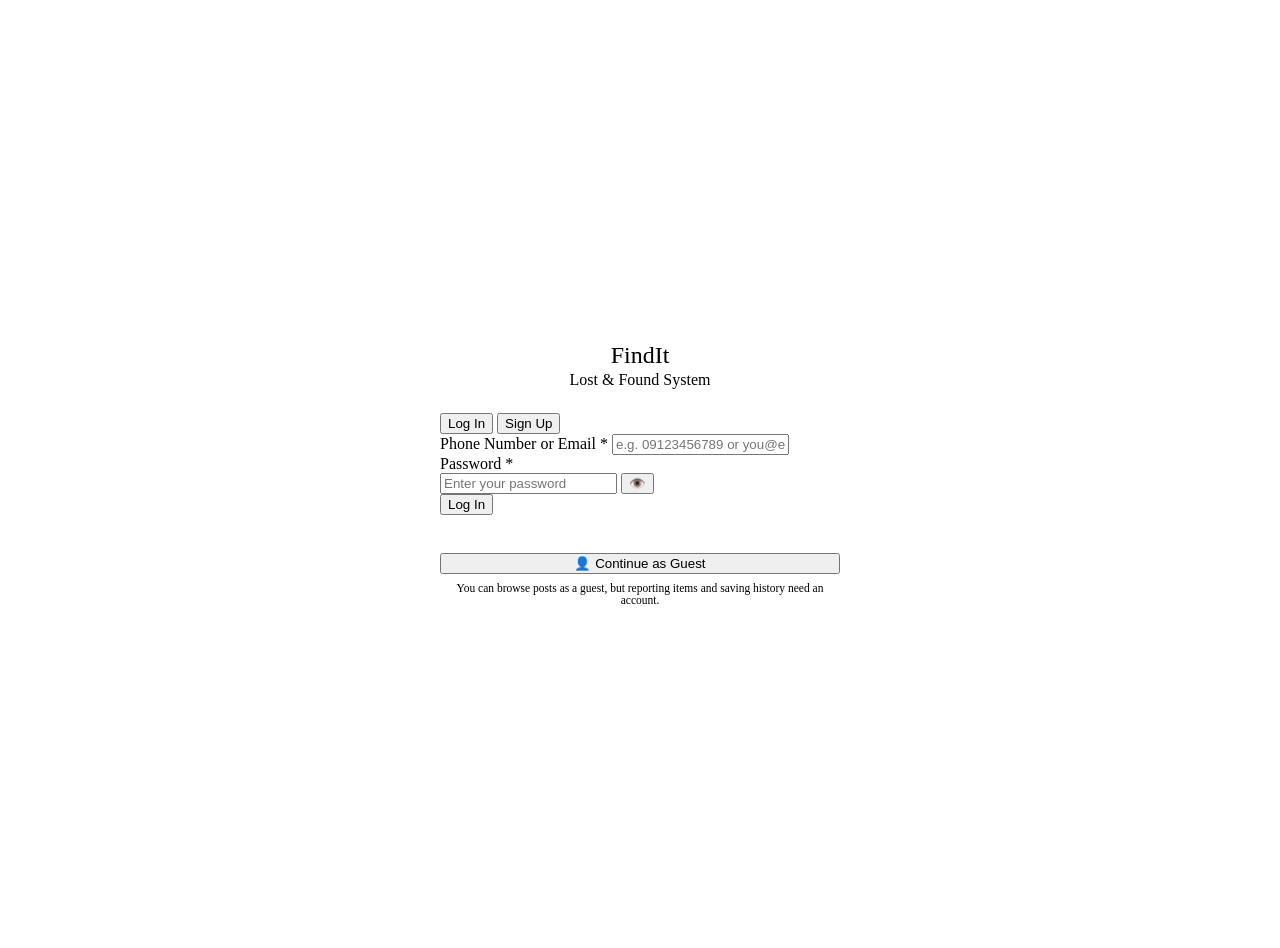
==== account.html @ bcd59b1b "Update account.html" ====
<!DOCTYPE html>
<html lang="en">
<head>
<meta charset="UTF-8"/>
<meta name="viewport" content="width=device-width, initial-scale=1.0"/>
<title>FindIt — My Account</title>
<script>if(localStorage.getItem('findit2_theme')==='dark')document.documentElement.classList.add('dark')</script>
<link href="https://fonts.googleapis.com/css2?family=Plus+Jakarta+Sans:wght@400;500;600;700;800&family=Inter:wght@400;500;600&display=swap" rel="stylesheet"/>
<link rel="stylesheet" href="style.css"/>
</head>
<body>
<div class="app">

  <!-- SIDEBAR -->
  <aside class="sidebar">
    <div class="sidebar-top">
      <div class="logo">Find<span>It</span></div>
      <div class="logo-sub">Lost &amp; Found System</div>
    </div>
    <nav class="nav">
      <a class="nav-item" href="index.html"><span class="nav-icon">🏠</span> Home</a>
      <a class="nav-item" href="report.html"><span class="nav-icon">✏️</span> Report Item</a>
      <a class="nav-item active" href="account.html"><span class="nav-icon">👤</span> My Account</a>
    </nav>
  </aside>

  <!-- MAIN CONTENT -->
  <div class="content">
    <div class="topbar">
      <span class="topbar-title">My Account</span>
      <div class="topbar-right">
        <a class="btn btn-primary btn-sm" href="report.html">+ Report Item</a>
      </div>
    </div>

    <div class="inner">
      <div class="account-card">
        <div>
          <div class="a-name" id="acc-name">—</div>
          <div class="a-contact" id="acc-contact">—</div>
        </div>
        <div style="display:flex;align-items:center;gap:.75rem">
          <button class="theme-switch" id="theme-switch" onclick="toggleTheme()" title="Toggle dark mode">
            <span class="ts-knob" id="theme-knob">☀️</span>
          </button>
          <button class="btn btn-outline btn-sm" onclick="logout()">Log out</button>
        </div>
      </div>

      <div class="section-title">My Reports (History)</div>
      <p style="font-size:.85rem;color:var(--muted);margin:-.75rem 0 1.25rem">Reports you've submitted while logged in — Lost, Found, and Recovered. You can edit, mark recovered, or delete your own posts here.</p>
      <div class="items-grid" id="grid-history"></div>
    </div><!-- /inner -->
  </div><!-- /content -->
</div><!-- /app -->

<!-- MOBILE NAV -->
<div class="mobile-nav">
  <div class="mobile-nav-inner">
    <a class="mob-btn" href="index.html"><span class="m-ico">🏠</span>Home</a>
    <a class="mob-btn" href="report.html"><span class="m-ico">✏️</span>Report</a>
    <a class="mob-btn active" href="account.html"><span class="m-ico">👤</span>Account</a>
  </div>
</div>

<!-- MODAL -->
<div class="overlay" id="overlay" style="display:none" onclick="closeOuter(event)">
  <div class="modal">
    <div class="modal-hdr">
      <h3 id="m-name"></h3>
      <button class="close-btn" onclick="closeModal()">✕</button>
    </div>
    <div class="modal-body">
      <div class="modal-img" id="m-img"></div>
      <div class="detail-table" id="m-details"></div>
      <div class="contact-box" id="m-contact"></div>
      <div class="modal-actions" id="m-actions"></div>
    </div>
  </div>
</div>

<!-- CONFIRM DIALOG -->
<div class="overlay" id="confirm-overlay" style="display:none" onclick="if(event.target.id==='confirm-overlay')closeConfirm()">
  <div class="modal" style="max-width:360px">
    <div class="modal-hdr">
      <h3>Please Confirm</h3>
      <button class="close-btn" onclick="closeConfirm()">✕</button>
    </div>
    <div class="modal-body">
      <p id="confirm-message" style="font-size:.9rem;color:var(--text2);line-height:1.5;margin-bottom:1.25rem"></p>
      <div class="modal-actions">
        <button class="btn btn-red" onclick="confirmYes()">Yes, Delete</button>
        <button class="btn btn-outline" onclick="closeConfirm()">Cancel</button>
      </div>
    </div>
  </div>
</div>

<script src="script.js"></script>
<script>
const _session=requireFullAccount();
if(_session){initAccountPage();}
</script>
</body>
</html>
---- style.css ----
*,*::before,*::after{box-sizing:border-box;margin:0;padding:0}
:root{
  --bg:#F0F4FA;
  --white:#FFFFFF;
  --surface:#F8FAFF;
  --border:#E4E9F2;
  --text:#1A1D2E;
  --text2:#4A5068;
  --muted:#8B93A8;
  --blue:#3B6FE8;
  --blue-soft:#EBF1FD;
  --blue-mid:#C7D8FA;
  --green:#16A34A;
  --green-soft:#DCFCE7;
  --red:#DC2626;
  --red-soft:#FEE2E2;
  --amber:#D97706;
  --amber-soft:#FEF3C7;
  --shadow-sm:0 1px 3px rgba(0,0,0,.07),0 1px 2px rgba(0,0,0,.05);
  --shadow:0 4px 12px rgba(0,0,0,.08),0 1px 3px rgba(0,0,0,.05);
  --shadow-lg:0 10px 30px rgba(0,0,0,.1),0 4px 8px rgba(0,0,0,.06);
  --radius:12px;
  --radius-sm:8px;
}
body{font-family:'Inter',sans-serif;background:var(--bg);color:var(--text);min-height:100vh;display:flex;flex-direction:column}
h1,h2,h3,h4,.logo{font-family:'Plus Jakarta Sans',sans-serif}

/* ── LAYOUT ── */
.app{display:flex;min-height:100vh}
.sidebar{
  width:220px;flex-shrink:0;background:var(--white);
  border-right:1px solid var(--border);
  display:flex;flex-direction:column;
  position:sticky;top:0;height:100vh;overflow-y:auto;
}
.sidebar-top{padding:1.5rem 1.25rem 1rem}
.logo{font-size:1.25rem;font-weight:800;color:var(--blue);letter-spacing:-.5px}
.logo span{color:var(--text)}
.logo-sub{font-size:.7rem;color:var(--muted);font-family:'Inter',sans-serif;font-weight:400;margin-top:.15rem}
.nav{padding:.5rem .75rem;flex:1}
.nav-item{
  display:flex;align-items:center;gap:.65rem;
  width:100%;padding:.6rem .75rem;border-radius:var(--radius-sm);
  background:none;border:none;cursor:pointer;
  font-family:'Inter',sans-serif;font-size:.875rem;font-weight:500;
  color:var(--text2);text-align:left;transition:all .15s;
  margin-bottom:.15rem;text-decoration:none;
}
.nav-item:hover{background:var(--surface);color:var(--text)}
.nav-item.active{background:var(--blue-soft);color:var(--blue);font-weight:600}
.nav-icon{width:18px;text-align:center;font-size:1rem}
.nav-divider{height:1px;background:var(--border);margin:.5rem 0}
.content{flex:1;overflow-x:hidden}
.topbar{
  background:var(--white);border-bottom:1px solid var(--border);
  padding:0 2rem;height:58px;
  display:flex;align-items:center;justify-content:space-between;
  position:sticky;top:0;z-index:50;
}
.topbar-title{font-family:'Plus Jakarta Sans',sans-serif;font-size:1rem;font-weight:700;color:var(--text)}
.topbar-right{display:flex;gap:.5rem}
.inner{padding:2rem}

/* ── PAGE FADE-IN (each page is its own document now) ── */
.inner{animation:fade .25s ease}
@keyframes fade{from{opacity:0;transform:translateY(6px)}to{opacity:1;transform:translateY(0)}}

/* ── DASHBOARD ── */
.section-title{font-size:1rem;font-weight:700;color:var(--text);margin-bottom:1rem}
.stats-row{display:grid;grid-template-columns:repeat(3,1fr);gap:1rem;margin-bottom:2rem}
.stat{
  background:var(--white);border:1px solid var(--border);
  border-radius:var(--radius);padding:1.25rem 1.4rem;
  box-shadow:var(--shadow-sm);display:flex;align-items:center;gap:1rem;
}
.stat-icon{width:44px;height:44px;border-radius:10px;display:flex;align-items:center;justify-content:center;font-size:1.25rem;flex-shrink:0}
.stat.lost .stat-icon{background:var(--red-soft)}
.stat.found .stat-icon{background:var(--green-soft)}
.stat.recovered .stat-icon{background:var(--amber-soft)}
.stat-info{}
.stat-num{font-family:'Plus Jakarta Sans',sans-serif;font-size:1.75rem;font-weight:800;line-height:1}
.stat.lost .stat-num{color:var(--red)}
.stat.found .stat-num{color:var(--green)}
.stat.recovered .stat-num{color:var(--amber)}
.stat-lbl{font-size:.75rem;color:var(--muted);font-weight:500;margin-top:.2rem}

/* ── DASHBOARD FILTER TABS ── */
.filter-tabs{display:grid;grid-template-columns:repeat(4,1fr);gap:.75rem;margin-bottom:2rem}
.filter-tab{
  background:var(--white);border:1.5px solid var(--border);
  border-radius:var(--radius);padding:1rem .5rem;cursor:pointer;
  display:flex;flex-direction:column;align-items:center;gap:.25rem;
  box-shadow:var(--shadow-sm);transition:all .15s;font-family:'Inter',sans-serif;
}
.filter-tab:hover{border-color:var(--blue-mid)}
.ft-num{font-family:'Plus Jakarta Sans',sans-serif;font-weight:800;font-size:1.5rem;color:var(--text2);line-height:1}
.ft-lbl{font-size:.75rem;font-weight:600;color:var(--muted);text-align:center}
.filter-tab.active{border-width:2px}
.filter-tab[data-filter="all"].active{border-color:var(--blue);background:var(--blue-soft)}
.filter-tab[data-filter="all"].active .ft-num{color:var(--blue)}
.filter-tab[data-filter="lost"].active{border-color:var(--red);background:var(--red-soft)}
.filter-tab[data-filter="lost"].active .ft-num{color:var(--red)}
.filter-tab[data-filter="found"].active{border-color:var(--green);background:var(--green-soft)}
.filter-tab[data-filter="found"].active .ft-num{color:var(--green)}
.filter-tab[data-filter="recovered"].active{border-color:var(--amber);background:var(--amber-soft)}
.filter-tab[data-filter="recovered"].active .ft-num{color:var(--amber)}

/* ── ITEM CARDS ── */
.items-grid{display:grid;grid-template-columns:repeat(auto-fill,minmax(280px,1fr));gap:1rem}
.card{
  background:var(--white);border:1px solid var(--border);
  border-radius:var(--radius);overflow:hidden;cursor:pointer;
  box-shadow:var(--shadow-sm);transition:box-shadow .2s,transform .2s;
  border-left:4px solid transparent;
}
.card:hover{box-shadow:var(--shadow);transform:translateY(-2px)}
.card.lost{border-left-color:var(--red)}
.card.found{border-left-color:var(--green)}
.card.recovered{border-left-color:var(--amber)}
.card-thumb{
  height:150px;background:var(--surface);
  display:flex;align-items:center;justify-content:center;font-size:3rem;
  overflow:hidden;
}
.card-thumb img{width:100%;height:100%;object-fit:cover}
.card-body{padding:1rem}
.card-top{display:flex;align-items:flex-start;justify-content:space-between;gap:.5rem;margin-bottom:.5rem}
.card-name{font-family:'Plus Jakarta Sans',sans-serif;font-weight:700;font-size:.95rem;line-height:1.3}
.badge{display:inline-flex;align-items:center;gap:.25rem;font-size:.7rem;font-weight:600;padding:.2rem .55rem;border-radius:20px;white-space:nowrap;flex-shrink:0}
.badge.lost{background:var(--red-soft);color:var(--red)}
.badge.found{background:var(--green-soft);color:var(--green)}
.badge.recovered{background:var(--amber-soft);color:var(--amber)}
.card-meta{display:flex;flex-direction:column;gap:.3rem;margin-top:.6rem}
.meta-row{display:flex;align-items:center;gap:.4rem;font-size:.8rem;color:var(--text2)}
.meta-row .icon{width:16px;text-align:center;font-size:.85rem;color:var(--muted)}
.card-footer{margin-top:.75rem;padding-top:.75rem;border-top:1px solid var(--border);display:flex;align-items:center;justify-content:space-between}
.cat-tag{display:inline-flex;align-items:center;gap:.3rem;font-size:.72rem;font-weight:600;color:var(--muted);background:var(--surface);border:1px solid var(--border);padding:.2rem .6rem;border-radius:20px}

/* ── RECENT TABLE ── */
.recent-list{display:flex;flex-direction:column;gap:.5rem}
.recent-row{
  background:var(--white);border:1px solid var(--border);border-radius:var(--radius-sm);
  padding:.85rem 1rem;display:flex;align-items:center;gap:1rem;
  cursor:pointer;transition:border-color .15s,box-shadow .15s;
}
.recent-row:hover{border-color:var(--blue-mid);box-shadow:var(--shadow-sm)}
.recent-ico{width:36px;height:36px;border-radius:8px;background:var(--surface);display:flex;align-items:center;justify-content:center;font-size:1.1rem;flex-shrink:0}
.recent-info{flex:1;min-width:0}
.recent-name{font-family:'Plus Jakarta Sans',sans-serif;font-weight:600;font-size:.875rem;white-space:nowrap;overflow:hidden;text-overflow:ellipsis}
.recent-sub{font-size:.75rem;color:var(--muted);margin-top:.1rem}
.recent-right{display:flex;align-items:center;gap:.5rem;flex-shrink:0}

/* ── SEARCH BAR ── */
.search-row{display:flex;gap:.75rem;margin-bottom:1.25rem;flex-wrap:wrap}
.input{
  background:var(--white);border:1.5px solid var(--border);color:var(--text);
  border-radius:var(--radius-sm);padding:.6rem .9rem;
  font-family:'Inter',sans-serif;font-size:.875rem;outline:none;
  transition:border-color .15s,box-shadow .15s;
}
.input:focus{border-color:var(--blue);box-shadow:0 0 0 3px rgba(59,111,232,.1)}
.input.input-error{border-color:var(--red)!important;box-shadow:0 0 0 3px rgba(220,38,38,.1)!important}

/* ── PASSWORD VISIBILITY TOGGLE ── */
  box-shadow:var(--shadow-sm);transition:box-shadow .2s,transform .2s;
  border-left:4px solid transparent;
}
.card:hover{box-shadow:var(--shadow);transform:translateY(-2px)}
.card.lost{border-left-color:var(--red)}
.card.found{border-left-color:var(--green)}
.card.recovered{border-left-color:var(--amber)}
.card-thumb{
  height:150px;background:var(--surface);
  display:flex;align-items:center;justify-content:center;font-size:3rem;
  overflow:hidden;
}
.card-thumb img{width:100%;height:100%;object-fit:cover}
.card-body{padding:1rem}
.card-top{display:flex;align-items:flex-start;justify-content:space-between;gap:.5rem;margin-bottom:.5rem}
.card-name{font-family:'Plus Jakarta Sans',sans-serif;font-weight:700;font-size:.95rem;line-height:1.3}
.badge{display:inline-flex;align-items:center;gap:.25rem;font-size:.7rem;font-weight:600;padding:.2rem .55rem;border-radius:20px;white-space:nowrap;flex-shrink:0}
.badge.lost{background:var(--red-soft);color:var(--red)}
.badge.found{background:var(--green-soft);color:var(--green)}
.badge.recovered{background:var(--amber-soft);color:var(--amber)}
.card-meta{display:flex;flex-direction:column;gap:.3rem;margin-top:.6rem}
.meta-row{display:flex;align-items:center;gap:.4rem;font-size:.8rem;color:var(--text2)}
.meta-row .icon{width:16px;text-align:center;font-size:.85rem;color:var(--muted)}
.card-footer{margin-top:.75rem;padding-top:.75rem;border-top:1px solid var(--border);display:flex;align-items:center;justify-content:space-between}
.cat-tag{display:inline-flex;align-items:center;gap:.3rem;font-size:.72rem;font-weight:600;color:var(--muted);background:var(--surface);border:1px solid var(--border);padding:.2rem .6rem;border-radius:20px}

/* ── RECENT TABLE ── */
.recent-list{display:flex;flex-direction:column;gap:.5rem}
.recent-row{
  background:var(--white);border:1px solid var(--border);border-radius:var(--radius-sm);
  padding:.85rem 1rem;display:flex;align-items:center;gap:1rem;
  cursor:pointer;transition:border-color .15s,box-shadow .15s;
}
.recent-row:hover{border-color:var(--blue-mid);box-shadow:var(--shadow-sm)}
.recent-ico{width:36px;height:36px;border-radius:8px;background:var(--surface);display:flex;align-items:center;justify-content:center;font-size:1.1rem;flex-shrink:0}
.recent-info{flex:1;min-width:0}
.recent-name{font-family:'Plus Jakarta Sans',sans-serif;font-weight:600;font-size:.875rem;white-space:nowrap;overflow:hidden;text-overflow:ellipsis}
.recent-sub{font-size:.75rem;color:var(--muted);margin-top:.1rem}
.recent-right{display:flex;align-items:center;gap:.5rem;flex-shrink:0}

/* ── SEARCH BAR ── */
.search-row{display:flex;gap:.75rem;margin-bottom:1.25rem;flex-wrap:wrap}
.input{
  background:var(--white);border:1.5px solid var(--border);color:var(--text);
  border-radius:var(--radius-sm);padding:.6rem .9rem;
  font-family:'Inter',sans-serif;font-size:.875rem;outline:none;
  transition:border-color .15s,box-shadow .15s;
}
.input:focus{border-color:var(--blue);box-shadow:0 0 0 3px rgba(59,111,232,.1)}
.input.input-error{border-color:var(--red)!important;box-shadow:0 0 0 3px rgba(220,38,38,.1)!important}

/* ── PASSWORD VISIBILITY TOGGLE ── */
.pw-wrap{position:relative}
.pw-wrap .input{padding-right:2.6rem}
.pw-toggle{position:absolute;right:.6rem;top:50%;transform:translateY(-50%);background:none;border:none;cursor:pointer;font-size:1.05rem;color:var(--muted);padding:.2rem;line-height:1}
.pw-toggle:hover{color:var(--text2)}

/* ── THEME TOGGLE SWITCH (My Account page, next to heading) ── */
.theme-switch{
  width:56px;height:30px;border-radius:20px;background:var(--surface);
  border:1.5px solid var(--border);position:relative;cursor:pointer;
  padding:0;flex-shrink:0;transition:background .2s;
}
.theme-switch .ts-knob{
  position:absolute;top:2px;left:2px;width:24px;height:24px;border-radius:50%;
  background:var(--white);box-shadow:var(--shadow-sm);
  display:flex;align-items:center;justify-content:center;font-size:.8rem;
  transition:transform .25s;
}
html.dark .theme-switch{background:#2A3244;border-color:#3A4358}
html.dark .theme-switch .ts-knob{transform:translateX(26px);background:#0F1420}
.account-card{background:var(--white);border:1px solid var(--border);border-radius:var(--radius);padding:1.25rem 1.4rem;box-shadow:var(--shadow-sm);margin-bottom:2rem;display:flex;align-items:center;justify-content:space-between;gap:1rem;flex-wrap:wrap}
.account-card .a-name{font-family:'Plus Jakarta Sans',sans-serif;font-weight:800;font-size:1.15rem;color:var(--text)}
.account-card .a-contact{font-size:.85rem;color:var(--muted);margin-top:.2rem}

/* ── DARK MODE ── */
html.dark{
  --bg:#0F1420;
  --white:#161B28;
  --surface:#1C2232;
  --border:#2A3244;
  --text:#E8EAF0;
  --text2:#B4B9C9;
  --muted:#7A8299;
  --blue:#5B8DEF;
  --blue-soft:#1B2A47;
  --blue-mid:#33456B;
  --green:#34D399;
  --green-soft:#0F2B22;
  --red:#F87171;
  --red-soft:#3A1518;
  --amber:#FBBF24;
  --amber-soft:#3A2A0A;
  --shadow-sm:0 1px 3px rgba(0,0,0,.4),0 1px 2px rgba(0,0,0,.3);
  --shadow:0 4px 12px rgba(0,0,0,.5),0 1px 3px rgba(0,0,0,.3);
  --shadow-lg:0 10px 30px rgba(0,0,0,.6),0 4px 8px rgba(0,0,0,.4);
}
.input::placeholder{color:var(--muted)}
.input-search{flex:1;min-width:180px}
.input-select{cursor:pointer;min-width:150px;max-width:180px}

/* ── PAGE HEADER ── */
.page-head{display:flex;align-items:center;justify-content:space-between;margin-bottom:1.5rem;flex-wrap:wrap;gap:.75rem}
.page-head h2{font-size:1.3rem;font-weight:800}

/* ── BUTTONS ── */
.btn{display:inline-flex;align-items:center;gap:.4rem;padding:.55rem 1.1rem;border-radius:var(--radius-sm);font-family:'Inter',sans-serif;font-size:.875rem;font-weight:600;cursor:pointer;border:none;transition:all .15s;text-decoration:none}
.btn-primary{background:var(--blue);color:#fff}
.btn-primary:hover{background:#2d5fd4}
.btn-outline{background:var(--white);color:var(--text2);border:1.5px solid var(--border)}
.btn-outline:hover{background:var(--surface);border-color:var(--blue-mid)}
.btn-green{background:var(--green-soft);color:var(--green);border:1.5px solid #bbf7d0}
.btn-green:hover{background:#bbf7d0}
.btn-red{background:var(--red-soft);color:var(--red);border:1.5px solid #fecaca}
.btn-red:hover{background:#fecaca}
.btn-sm{padding:.4rem .8rem;font-size:.8rem}

/* ── FORM ── */
.form-wrap{max-width:580px;margin:0 auto}
.form-card{background:var(--white);border:1px solid var(--border);border-radius:var(--radius);padding:1.75rem;box-shadow:var(--shadow-sm)}
.form-card-head{display:flex;gap:.75rem;align-items:flex-start;margin-bottom:1.4rem;padding-bottom:1.25rem;border-bottom:1px solid var(--border)}
.fch-icon{width:44px;height:44px;border-radius:10px;background:var(--blue-soft);display:flex;align-items:center;justify-content:center;font-size:1.3rem;flex-shrink:0}
.fch-title{font-family:'Plus Jakarta Sans',sans-serif;font-weight:800;font-size:1.05rem;color:var(--text)}
.fch-sub{font-size:.78rem;color:var(--muted);margin-top:.2rem;line-height:1.4}
.opt-lbl{color:var(--muted);font-weight:400;text-transform:none;letter-spacing:0}
.photo-upload{border:1.5px dashed var(--border);border-radius:var(--radius-sm);background:var(--surface);height:170px;display:flex;align-items:center;justify-content:center;cursor:pointer;overflow:hidden;transition:border-color .15s,background .15s}
.photo-upload:hover{border-color:var(--blue-mid);background:var(--blue-soft)}
.photo-upload img{width:100%;height:100%;object-fit:contain;background:var(--white)}
.photo-upload-empty{display:flex;flex-direction:column;align-items:center;gap:.15rem}
.pu-icon{font-size:1.8rem}
.pu-text{font-size:.8rem;color:var(--muted);font-weight:600}
.pu-hint{font-size:.7rem;color:var(--muted)}
.type-tabs{display:grid;grid-template-columns:1fr 1fr;gap:.5rem;margin-bottom:1.5rem}
.type-tab{padding:.75rem;border-radius:var(--radius-sm);border:1.5px solid var(--border);background:var(--surface);cursor:pointer;font-family:'Plus Jakarta Sans',sans-serif;font-size:.9rem;font-weight:600;color:var(--muted);transition:all .15s;text-align:center}
.type-tab:hover{border-color:var(--blue-mid);color:var(--text)}
.type-tab.active.is-lost{background:var(--red-soft);border-color:#fca5a5;color:var(--red)}
.type-tab.active.is-found{background:var(--green-soft);border-color:#86efac;color:var(--green)}
.type-tab.active.is-auth{background:var(--blue-soft);border-color:var(--blue-mid);color:var(--blue)}
.topbar-user{font-size:.8rem;color:var(--text2);font-weight:600;margin-right:.25rem;white-space:nowrap}
.field{margin-bottom:1.1rem}
.field label{display:block;font-size:.78rem;font-weight:600;color:var(--text2);margin-bottom:.4rem;text-transform:uppercase;letter-spacing:.4px}
.field .input,.field textarea,.field select{width:100%;display:block}
.field textarea{min-height:85px;resize:vertical;line-height:1.5}
.field input[type="file"]{padding:.45rem .6rem;cursor:pointer}
.fields-2{display:grid;grid-template-columns:1fr 1fr;gap:1rem}
.req{color:var(--red)}
.submit-btn{width:100%;padding:.8rem;border-radius:var(--radius-sm);background:var(--blue);color:#fff;border:none;font-family:'Plus Jakarta Sans',sans-serif;font-size:1rem;font-weight:700;cursor:pointer;margin-top:.25rem;transition:background .15s,transform .15s,box-shadow .15s}
.submit-btn:hover{background:#2d5fd4;transform:translateY(-1px);box-shadow:var(--shadow)}

/* ── MODAL ── */
.overlay{position:fixed;inset:0;z-index:200;background:rgba(15,15,30,.45);backdrop-filter:blur(3px);display:flex;align-items:center;justify-content:center;padding:1rem}
.modal{background:var(--white);border:1px solid var(--border);border-radius:16px;max-width:500px;width:100%;max-height:90vh;overflow-y:auto;box-shadow:var(--shadow-lg);animation:modalIn .22s ease}
@keyframes modalIn{from{opacity:0;transform:scale(.96)}to{opacity:1;transform:scale(1)}}
.modal-hdr{padding:1.25rem 1.5rem .75rem;display:flex;align-items:flex-start;justify-content:space-between;border-bottom:1px solid var(--border)}
.modal-hdr h3{font-size:1.15rem;font-weight:800}
.close-btn{background:var(--surface);border:1px solid var(--border);color:var(--muted);width:30px;height:30px;border-radius:6px;cursor:pointer;font-size:.9rem;display:flex;align-items:center;justify-content:center;flex-shrink:0;transition:all .15s}
.close-btn:hover{background:var(--border);color:var(--text)}
.modal-body{padding:1.25rem 1.5rem 1.5rem}
.modal-img{width:100%;height:190px;border-radius:10px;background:var(--surface);border:1px solid var(--border);overflow:hidden;display:flex;align-items:center;justify-content:center;font-size:4rem;margin-bottom:1.2rem}
.modal-img img{width:100%;height:100%;object-fit:contain;background:var(--surface)}
.detail-table{display:flex;flex-direction:column;gap:.65rem;margin-bottom:1.2rem}
.detail-row{display:flex;gap:.75rem}
.d-label{font-size:.75rem;font-weight:600;color:var(--muted);text-transform:uppercase;letter-spacing:.4px;min-width:90px;padding-top:.1rem}
.d-val{font-size:.875rem;color:var(--text);flex:1;line-height:1.5}
.contact-box{background:var(--blue-soft);border:1.5px solid var(--blue-mid);border-radius:var(--radius-sm);padding:.85rem 1rem;margin-bottom:1.1rem}
.contact-box .lbl{font-size:.72rem;font-weight:600;color:var(--blue);text-transform:uppercase;letter-spacing:.4px;margin-bottom:.25rem}
.contact-box .val{font-size:.9rem;font-weight:600;color:var(--text)}
.modal-actions{display:flex;gap:.6rem;flex-wrap:wrap}

/* ── EMPTY STATE ── */
.empty{text-align:center;padding:3.5rem 1rem;grid-column:1/-1}
.empty-ico{font-size:2.5rem;margin-bottom:.75rem}
.empty h3{font-size:1rem;font-weight:700;margin-bottom:.3rem}
.empty p{font-size:.85rem;color:var(--muted)}

/* ── TOAST ── */
.toast{position:fixed;bottom:1.5rem;right:1.5rem;z-index:300;background:var(--text);color:#fff;border-radius:10px;padding:.75rem 1.1rem;font-size:.85rem;font-weight:500;display:flex;align-items:center;gap:.5rem;animation:toastIn .25s ease;box-shadow:var(--shadow-lg);max-width:280px}
@keyframes toastIn{from{opacity:0;transform:translateY(8px)}to{opacity:1;transform:translateY(0)}}

/* ── MOBILE NAV ── */
.mobile-nav{display:none;background:var(--white);border-top:1px solid var(--border);position:fixed;bottom:0;left:0;right:0;z-index:100;padding:.4rem .25rem .6rem}
.mobile-nav-inner{display:flex;justify-content:space-around}
.mob-btn{display:flex;flex-direction:column;align-items:center;gap:.15rem;padding:.4rem .35rem;border-radius:8px;background:none;border:none;cursor:pointer;font-size:.6rem;font-weight:600;color:var(--muted);transition:color .15s;text-decoration:none;flex:1;min-width:0}
.mob-btn .m-ico{font-size:1.1rem}
.mob-btn.active{color:var(--blue)}

@media(max-width:768px){
  .sidebar{display:none}
  .mobile-nav{display:block}
  .content{padding-bottom:70px}
  .inner{padding:1.25rem 1rem}
  .stats-row{grid-template-columns:1fr}
  .filter-tabs{grid-template-columns:repeat(2,1fr)}
  .fields-2{grid-template-columns:1fr}
  .topbar{padding:0 1rem}
}
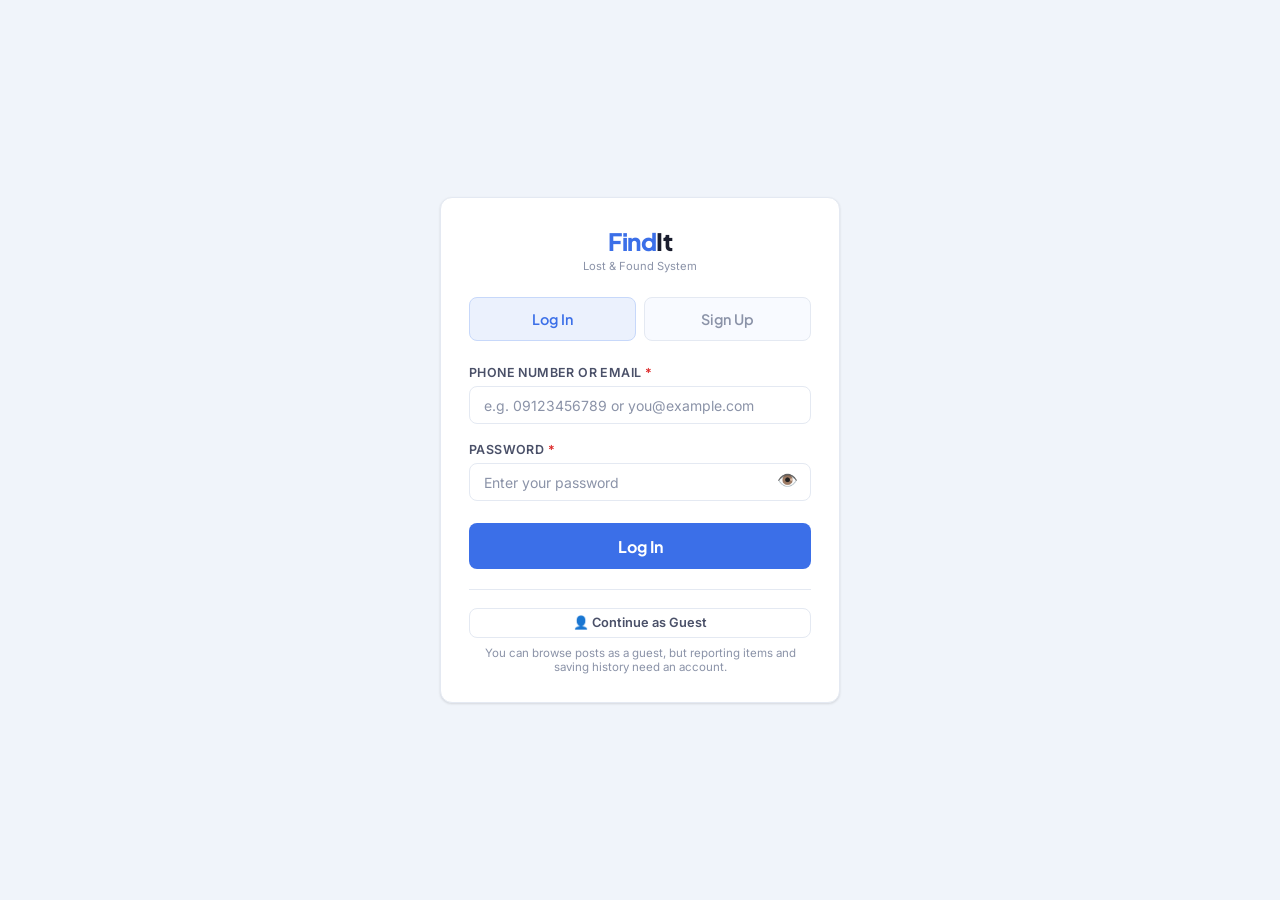
==== commit 5fd04dc9: "Update account.html" ====
--- a/account.html
+++ b/account.html
@@ -98,7 +98,7 @@
 
 <script src="script.js"></script>
 <script>
-const _session=requireFullAccount();
+const _session=requireLogin();
 if(_session){initAccountPage();}
 </script>
 </body>
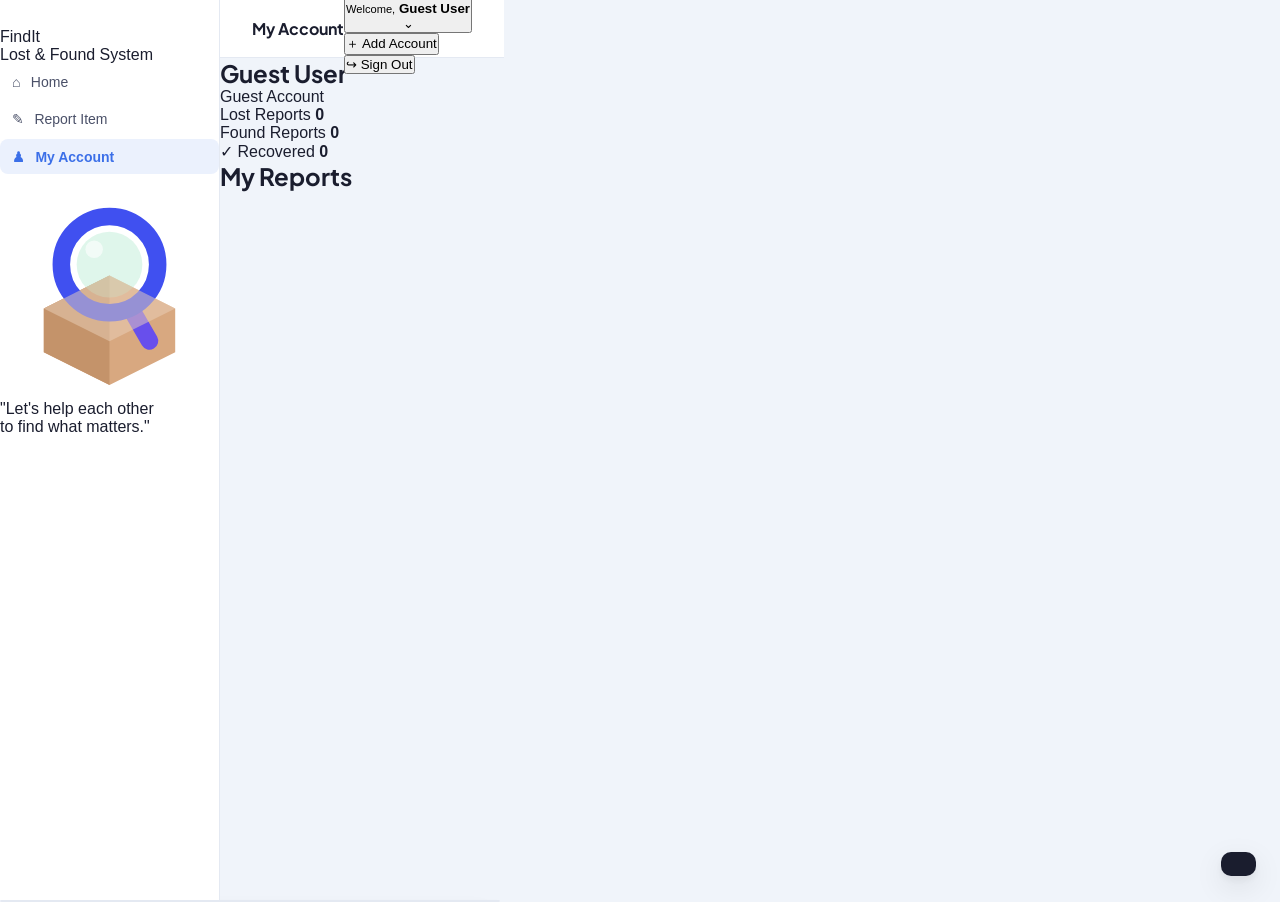
==== commit 723df2c4: "Update account.html" ====
--- a/account.html
+++ b/account.html
@@ -1,105 +1,136 @@
 <!DOCTYPE html>
 <html lang="en">
+
 <head>
-<meta charset="UTF-8"/>
-<meta name="viewport" content="width=device-width, initial-scale=1.0"/>
+<meta charset="UTF-8">
+<meta name="viewport" content="width=device-width,initial-scale=1.0">
 <title>FindIt — My Account</title>
-<script>if(localStorage.getItem('findit2_theme')==='dark')document.documentElement.classList.add('dark')</script>
-<link href="https://fonts.googleapis.com/css2?family=Plus+Jakarta+Sans:wght@400;500;600;700;800&family=Inter:wght@400;500;600&display=swap" rel="stylesheet"/>
-<link rel="stylesheet" href="style.css"/>
+<link href="https://fonts.googleapis.com/css2?family=Plus+Jakarta+Sans:wght@400;500;600;700;800&display=swap" rel="stylesheet">
+<link rel="stylesheet" href="style.css">
 </head>
+
 <body>
+
 <div class="app">
 
-  <!-- SIDEBAR -->
-  <aside class="sidebar">
-    <div class="sidebar-top">
-      <div class="logo">Find<span>It</span></div>
-      <div class="logo-sub">Lost &amp; Found System</div>
-    </div>
-    <nav class="nav">
-      <a class="nav-item" href="index.html"><span class="nav-icon">🏠</span> Home</a>
-      <a class="nav-item" href="report.html"><span class="nav-icon">✏️</span> Report Item</a>
-      <a class="nav-item active" href="account.html"><span class="nav-icon">👤</span> My Account</a>
-    </nav>
-  </aside>
+    <!-- ================= SIDEBAR ================= -->
+    <aside class="sidebar">
 
-  <!-- MAIN CONTENT -->
-  <div class="content">
-    <div class="topbar">
-      <span class="topbar-title">My Account</span>
-      <div class="topbar-right">
-        <a class="btn btn-primary btn-sm" href="report.html">+ Report Item</a>
-      </div>
-    </div>
+        <div class="brand">
+            <div class="brand-icon">
+                <!-- SVG Icon (Diamond shape) -->
+                <svg width="24" height="24" viewBox="0 0 24 24" fill="none" xmlns="http://www.w3.org/2000/svg">
+                    <path d="M12 2L2 7L12 12L22 7L12 2Z" stroke="white" stroke-width="2" stroke-linecap="round" stroke-linejoin="round"/>
+                    <path d="M2 17L12 22L22 17" stroke="white" stroke-width="2" stroke-linecap="round" stroke-linejoin="round"/>
+                    <path d="M2 12L12 17L22 12" stroke="white" stroke-width="2" stroke-linecap="round" stroke-linejoin="round"/>
+                </svg>
+            </div>
+            <div>
+                <div class="brand-name">Find<span>It</span></div>
+                <div class="brand-sub">Lost &amp; Found System</div>
+            </div>
+        </div>
 
-    <div class="inner">
-      <div class="account-card">
-        <div>
-          <div class="a-name" id="acc-name">—</div>
-          <div class="a-contact" id="acc-contact">—</div>
+        <nav>
+            <a href="index.html" class="nav-item">
+                <span>⌂</span> Home
+            </a>
+            <a href="report.html" class="nav-item">
+                <span>✎</span> Report Item
+            </a>
+            <a href="account.html" class="nav-item active">
+                <span>♟</span> My Account
+            </a>
+        </nav>
+
+        <div class="sidebar-art">
+            <div class="box-magnify-wrapper">
+                <!-- Box & Magnifying Glass Illustration -->
+                <svg class="illustration-svg" viewBox="0 0 100 100" xmlns="http://www.w3.org/2000/svg">
+                    <path d="M20 60 L50 45 L80 60 L80 80 L50 95 L20 80 Z" fill="#d8a880"/>
+                    <path d="M20 60 L50 45 L50 95 L20 80 Z" fill="#c4936a"/>
+                    <rect x="60" y="55" width="8" height="25" rx="4" transform="rotate(-30 64 67.5)" fill="#684fec"/>
+                    <circle cx="50" cy="40" r="22" fill="none" stroke="#4050f0" stroke-width="8"/>
+                    <circle cx="50" cy="40" r="15" fill="#aee8ce" opacity="0.4"/>
+                    <circle cx="43" cy="33" r="4" fill="white" opacity="0.6"/>
+                    <path d="M50 45 L80 60 L50 75 L20 60 Z" fill="#ebd2b9" opacity="0.5"/>
+                </svg>
+            </div>
+            <p>
+                "Let's help each other<br>
+                to find what matters."
+            </p>
         </div>
-        <div style="display:flex;align-items:center;gap:.75rem">
-          <button class="theme-switch" id="theme-switch" onclick="toggleTheme()" title="Toggle dark mode">
-            <span class="ts-knob" id="theme-knob">☀️</span>
-          </button>
-          <button class="btn btn-outline btn-sm" onclick="logout()">Log out</button>
-        </div>
-      </div>
 
-      <div class="section-title">My Reports (History)</div>
-      <p style="font-size:.85rem;color:var(--muted);margin:-.75rem 0 1.25rem">Reports you've submitted while logged in — Lost, Found, and Recovered. You can edit, mark recovered, or delete your own posts here.</p>
-      <div class="items-grid" id="grid-history"></div>
-    </div><!-- /inner -->
-  </div><!-- /content -->
-</div><!-- /app -->
+    </aside>
 
-<!-- MOBILE NAV -->
-<div class="mobile-nav">
-  <div class="mobile-nav-inner">
-    <a class="mob-btn" href="index.html"><span class="m-ico">🏠</span>Home</a>
-    <a class="mob-btn" href="report.html"><span class="m-ico">✏️</span>Report</a>
-    <a class="mob-btn active" href="account.html"><span class="m-ico">👤</span>Account</a>
-  </div>
+    <!-- ================= MAIN ================= -->
+    <main class="main">
+
+        <header class="topbar">
+            <h1 class="topbar-title">My Account</h1>
+
+            <div class="profile-wrap">
+                <button class="profile-btn" onclick="toggleProfileMenu()">
+                    <div class="avatar" id="top-avatar">GU</div>
+                    <div class="user-info">
+                        <small>Welcome,</small>
+                        <strong id="top-name">Guest User</strong>
+                    </div>
+                    <span class="user-arrow">⌄</span>
+                </button>
+
+                <div class="profile-menu" id="profile-menu">
+                    <button onclick="addAccount()"><span>＋</span> Add Account</button>
+                    <div class="profile-divider"></div>
+                    <button class="logout-menu" onclick="logout()"><span>↪</span> Sign Out</button>
+                </div>
+            </div>
+        </header>
+
+        <section class="page">
+
+            <div class="account-head">
+                <div>
+                    <h1 id="account-name">Guest User</h1>
+                    <p id="account-contact">Guest Account</p>
+                </div>
+            </div>
+
+            <div class="account-stats">
+                <div>
+                    <span class="red-dot"></span> Lost Reports
+                    <strong id="my-lost">0</strong>
+                </div>
+                <div>
+                    <span class="green-dot"></span> Found Reports
+                    <strong id="my-found">0</strong>
+                </div>
+                <div>
+                    <span>✓</span> Recovered
+                    <strong id="my-recovered">0</strong>
+                </div>
+            </div>
+
+            <div class="section-head">
+                <h2>My Reports</h2>
+            </div>
+
+            <div id="account-history" class="report-grid"></div>
+
+        </section>
+
+    </main>
 </div>
 
 <!-- MODAL -->
-<div class="overlay" id="overlay" style="display:none" onclick="closeOuter(event)">
-  <div class="modal">
-    <div class="modal-hdr">
-      <h3 id="m-name"></h3>
-      <button class="close-btn" onclick="closeModal()">✕</button>
-    </div>
-    <div class="modal-body">
-      <div class="modal-img" id="m-img"></div>
-      <div class="detail-table" id="m-details"></div>
-      <div class="contact-box" id="m-contact"></div>
-      <div class="modal-actions" id="m-actions"></div>
-    </div>
-  </div>
+<div id="item-modal" class="modal" onclick="closeOuter(event)">
+    <div id="modal-box" class="modal-box"></div>
 </div>
 
-<!-- CONFIRM DIALOG -->
-<div class="overlay" id="confirm-overlay" style="display:none" onclick="if(event.target.id==='confirm-overlay')closeConfirm()">
-  <div class="modal" style="max-width:360px">
-    <div class="modal-hdr">
-      <h3>Please Confirm</h3>
-      <button class="close-btn" onclick="closeConfirm()">✕</button>
-    </div>
-    <div class="modal-body">
-      <p id="confirm-message" style="font-size:.9rem;color:var(--text2);line-height:1.5;margin-bottom:1.25rem"></p>
-      <div class="modal-actions">
-        <button class="btn btn-red" onclick="confirmYes()">Yes, Delete</button>
-        <button class="btn btn-outline" onclick="closeConfirm()">Cancel</button>
-      </div>
-    </div>
-  </div>
-</div>
+<div id="toast" class="toast"></div>
 
 <script src="script.js"></script>
-<script>
-const _session=requireLogin();
-if(_session){initAccountPage();}
-</script>
+
 </body>
 </html>
--- a/style.css
+++ b/style.css
@@ -1,4 +1,3 @@
-
 *,*::before,*::after{box-sizing:border-box;margin:0;padding:0}
 :root{
   --bg:#F0F4FA;
@@ -111,58 +110,6 @@
 .card{
   background:var(--white);border:1px solid var(--border);
   border-radius:var(--radius);overflow:hidden;cursor:pointer;
-  box-shadow:var(--shadow-sm);transition:box-shadow .2s,transform .2s;
-  border-left:4px solid transparent;
-}
-.card:hover{box-shadow:var(--shadow);transform:translateY(-2px)}
-.card.lost{border-left-color:var(--red)}
-.card.found{border-left-color:var(--green)}
-.card.recovered{border-left-color:var(--amber)}
-.card-thumb{
-  height:150px;background:var(--surface);
-  display:flex;align-items:center;justify-content:center;font-size:3rem;
-  overflow:hidden;
-}
-.card-thumb img{width:100%;height:100%;object-fit:cover}
-.card-body{padding:1rem}
-.card-top{display:flex;align-items:flex-start;justify-content:space-between;gap:.5rem;margin-bottom:.5rem}
-.card-name{font-family:'Plus Jakarta Sans',sans-serif;font-weight:700;font-size:.95rem;line-height:1.3}
-.badge{display:inline-flex;align-items:center;gap:.25rem;font-size:.7rem;font-weight:600;padding:.2rem .55rem;border-radius:20px;white-space:nowrap;flex-shrink:0}
-.badge.lost{background:var(--red-soft);color:var(--red)}
-.badge.found{background:var(--green-soft);color:var(--green)}
-.badge.recovered{background:var(--amber-soft);color:var(--amber)}
-.card-meta{display:flex;flex-direction:column;gap:.3rem;margin-top:.6rem}
-.meta-row{display:flex;align-items:center;gap:.4rem;font-size:.8rem;color:var(--text2)}
-.meta-row .icon{width:16px;text-align:center;font-size:.85rem;color:var(--muted)}
-.card-footer{margin-top:.75rem;padding-top:.75rem;border-top:1px solid var(--border);display:flex;align-items:center;justify-content:space-between}
-.cat-tag{display:inline-flex;align-items:center;gap:.3rem;font-size:.72rem;font-weight:600;color:var(--muted);background:var(--surface);border:1px solid var(--border);padding:.2rem .6rem;border-radius:20px}
-
-/* ── RECENT TABLE ── */
-.recent-list{display:flex;flex-direction:column;gap:.5rem}
-.recent-row{
-  background:var(--white);border:1px solid var(--border);border-radius:var(--radius-sm);
-  padding:.85rem 1rem;display:flex;align-items:center;gap:1rem;
-  cursor:pointer;transition:border-color .15s,box-shadow .15s;
-}
-.recent-row:hover{border-color:var(--blue-mid);box-shadow:var(--shadow-sm)}
-.recent-ico{width:36px;height:36px;border-radius:8px;background:var(--surface);display:flex;align-items:center;justify-content:center;font-size:1.1rem;flex-shrink:0}
-.recent-info{flex:1;min-width:0}
-.recent-name{font-family:'Plus Jakarta Sans',sans-serif;font-weight:600;font-size:.875rem;white-space:nowrap;overflow:hidden;text-overflow:ellipsis}
-.recent-sub{font-size:.75rem;color:var(--muted);margin-top:.1rem}
-.recent-right{display:flex;align-items:center;gap:.5rem;flex-shrink:0}
-
-/* ── SEARCH BAR ── */
-.search-row{display:flex;gap:.75rem;margin-bottom:1.25rem;flex-wrap:wrap}
-.input{
-  background:var(--white);border:1.5px solid var(--border);color:var(--text);
-  border-radius:var(--radius-sm);padding:.6rem .9rem;
-  font-family:'Inter',sans-serif;font-size:.875rem;outline:none;
-  transition:border-color .15s,box-shadow .15s;
-}
-.input:focus{border-color:var(--blue);box-shadow:0 0 0 3px rgba(59,111,232,.1)}
-.input.input-error{border-color:var(--red)!important;box-shadow:0 0 0 3px rgba(220,38,38,.1)!important}
-
-/* ── PASSWORD VISIBILITY TOGGLE ── */
   box-shadow:var(--shadow-sm);transition:box-shadow .2s,transform .2s;
   border-left:4px solid transparent;
 }
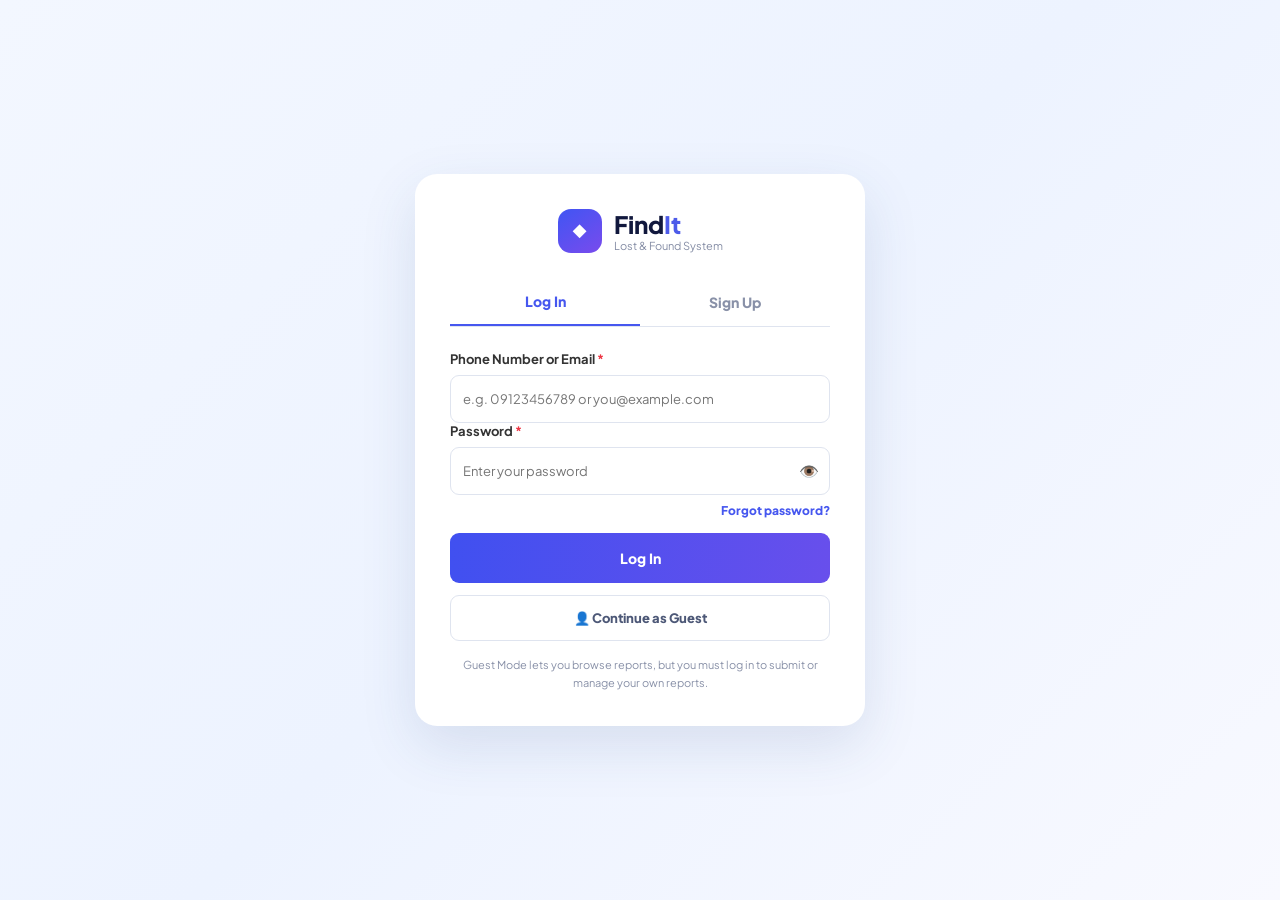
==== commit e4452ba3: "Update account.html" ====
--- a/account.html
+++ b/account.html
@@ -1,24 +1,20 @@
 <!DOCTYPE html>
 <html lang="en">
-
 <head>
-<meta charset="UTF-8">
-<meta name="viewport" content="width=device-width,initial-scale=1.0">
-<title>FindIt — My Account</title>
-<link href="https://fonts.googleapis.com/css2?family=Plus+Jakarta+Sans:wght@400;500;600;700;800&display=swap" rel="stylesheet">
-<link rel="stylesheet" href="style.css">
+    <meta charset="UTF-8">
+    <meta name="viewport" content="width=device-width, initial-scale=1.0">
+    <title>FindIt — My Account</title>
+    <link href="https://fonts.googleapis.com/css2?family=Plus+Jakarta+Sans:wght@400;500;600;700;800&display=swap" rel="stylesheet">
+    <link rel="stylesheet" href="style.css">
 </head>
-
 <body>
 
 <div class="app">
 
     <!-- ================= SIDEBAR ================= -->
     <aside class="sidebar">
-
         <div class="brand">
             <div class="brand-icon">
-                <!-- SVG Icon (Diamond shape) -->
                 <svg width="24" height="24" viewBox="0 0 24 24" fill="none" xmlns="http://www.w3.org/2000/svg">
                     <path d="M12 2L2 7L12 12L22 7L12 2Z" stroke="white" stroke-width="2" stroke-linecap="round" stroke-linejoin="round"/>
                     <path d="M2 17L12 22L22 17" stroke="white" stroke-width="2" stroke-linecap="round" stroke-linejoin="round"/>
@@ -45,7 +41,6 @@
 
         <div class="sidebar-art">
             <div class="box-magnify-wrapper">
-                <!-- Box & Magnifying Glass Illustration -->
                 <svg class="illustration-svg" viewBox="0 0 100 100" xmlns="http://www.w3.org/2000/svg">
                     <path d="M20 60 L50 45 L80 60 L80 80 L50 95 L20 80 Z" fill="#d8a880"/>
                     <path d="M20 60 L50 45 L50 95 L20 80 Z" fill="#c4936a"/>
@@ -61,17 +56,14 @@
                 to find what matters."
             </p>
         </div>
-
     </aside>
 
     <!-- ================= MAIN ================= -->
     <main class="main">
-
         <header class="topbar">
             <h1 class="topbar-title">My Account</h1>
-
             <div class="profile-wrap">
-                <button class="profile-btn" onclick="toggleProfileMenu()">
+                <button type="button" class="profile-btn" onclick="toggleProfileMenu()">
                     <div class="avatar" id="top-avatar">GU</div>
                     <div class="user-info">
                         <small>Welcome,</small>
@@ -79,17 +71,15 @@
                     </div>
                     <span class="user-arrow">⌄</span>
                 </button>
-
                 <div class="profile-menu" id="profile-menu">
-                    <button onclick="addAccount()"><span>＋</span> Add Account</button>
+                    <button type="button" onclick="addAccount()"><span>＋</span> Add Account</button>
                     <div class="profile-divider"></div>
-                    <button class="logout-menu" onclick="logout()"><span>↪</span> Sign Out</button>
+                    <button type="button" class="logout-menu" onclick="logout()"><span>↪</span> Sign Out</button>
                 </div>
             </div>
         </header>
 
         <section class="page">
-
             <div class="account-head">
                 <div>
                     <h1 id="account-name">Guest User</h1>
@@ -97,6 +87,7 @@
                 </div>
             </div>
 
+            <!-- ACCOUNT STATS -->
             <div class="account-stats">
                 <div>
                     <span class="red-dot"></span> Lost Reports
@@ -117,9 +108,7 @@
             </div>
 
             <div id="account-history" class="report-grid"></div>
-
         </section>
-
     </main>
 </div>
 
@@ -131,6 +120,5 @@
 <div id="toast" class="toast"></div>
 
 <script src="script.js"></script>
-
 </body>
 </html>
--- a/style.css
+++ b/style.css
@@ -1,308 +1,1682 @@
-*,*::before,*::after{box-sizing:border-box;margin:0;padding:0}
+/* =========================================
+   FINDIT - STYLESHEET (NO OVERLAP / SMOOTH STATS)
+========================================= */
+
 :root{
-  --bg:#F0F4FA;
-  --white:#FFFFFF;
-  --surface:#F8FAFF;
-  --border:#E4E9F2;
-  --text:#1A1D2E;
-  --text2:#4A5068;
-  --muted:#8B93A8;
-  --blue:#3B6FE8;
-  --blue-soft:#EBF1FD;
-  --blue-mid:#C7D8FA;
-  --green:#16A34A;
-  --green-soft:#DCFCE7;
-  --red:#DC2626;
-  --red-soft:#FEE2E2;
-  --amber:#D97706;
-  --amber-soft:#FEF3C7;
-  --shadow-sm:0 1px 3px rgba(0,0,0,.07),0 1px 2px rgba(0,0,0,.05);
-  --shadow:0 4px 12px rgba(0,0,0,.08),0 1px 3px rgba(0,0,0,.05);
-  --shadow-lg:0 10px 30px rgba(0,0,0,.1),0 4px 8px rgba(0,0,0,.06);
-  --radius:12px;
-  --radius-sm:8px;
-}
-body{font-family:'Inter',sans-serif;background:var(--bg);color:var(--text);min-height:100vh;display:flex;flex-direction:column}
-h1,h2,h3,h4,.logo{font-family:'Plus Jakarta Sans',sans-serif}
-
-/* ── LAYOUT ── */
-.app{display:flex;min-height:100vh}
+    --bg:#eef4ff;
+    --white:#ffffff;
+    --text:#11183d;
+    --muted:#7d87a2;
+    --blue:#4657ef;
+    --purple:#7550ed;
+    --border:#dfe4ef;
+    --red:#ed4a56;
+    --green:#18b970;
+    --yellow:#d89500;
+    --shadow:0 8px 28px rgba(50,75,130,.08);
+}
+
+*{
+    box-sizing:border-box;
+}
+
+body{
+    margin:0;
+    min-height:100vh;
+    font-family:'Plus Jakarta Sans',sans-serif;
+    color:var(--text);
+    background:linear-gradient(
+        135deg,
+        #f3f7ff,
+        #edf3ff,
+        #f8f9ff
+    );
+}
+
+button,
+input,
+select,
+textarea{
+    font-family:inherit;
+}
+
+button{
+    cursor:pointer;
+}
+
+
+/* =========================================
+   SIDEBAR
+========================================= */
+
 .sidebar{
-  width:220px;flex-shrink:0;background:var(--white);
-  border-right:1px solid var(--border);
-  display:flex;flex-direction:column;
-  position:sticky;top:0;height:100vh;overflow-y:auto;
-}
-.sidebar-top{padding:1.5rem 1.25rem 1rem}
-.logo{font-size:1.25rem;font-weight:800;color:var(--blue);letter-spacing:-.5px}
-.logo span{color:var(--text)}
-.logo-sub{font-size:.7rem;color:var(--muted);font-family:'Inter',sans-serif;font-weight:400;margin-top:.15rem}
-.nav{padding:.5rem .75rem;flex:1}
+    position:fixed;
+    left:16px;
+    top:16px;
+    bottom:16px;
+    width:245px;
+    background:rgba(255,255,255,.92);
+    border-radius:22px;
+    box-shadow: 0 10px 35px rgba(55,75,130,.10);
+    overflow:hidden;
+    z-index:10;
+}
+
+.brand{
+    display:flex;
+    align-items:center;
+    gap:12px;
+    padding:28px 22px 24px;
+}
+
+.brand-icon{
+    width:44px;
+    height:44px;
+    display:flex;
+    align-items:center;
+    justify-content:center;
+    border-radius:13px;
+    color:#fff;
+    background: linear-gradient(145deg, #4055f3, #794bed);
+    font-size: 18px;
+}
+
+.brand-name{
+    font-size:24px;
+    font-weight:800;
+}
+
+.brand-name span{
+    color:#4d5be9;
+}
+
+.brand-sub{
+    color:#858da5;
+    font-size:11px;
+}
+
+.sidebar nav{
+    display:flex;
+    flex-direction:column;
+    gap:7px;
+    padding:8px 14px;
+}
+
 .nav-item{
-  display:flex;align-items:center;gap:.65rem;
-  width:100%;padding:.6rem .75rem;border-radius:var(--radius-sm);
-  background:none;border:none;cursor:pointer;
-  font-family:'Inter',sans-serif;font-size:.875rem;font-weight:500;
-  color:var(--text2);text-align:left;transition:all .15s;
-  margin-bottom:.15rem;text-decoration:none;
-}
-.nav-item:hover{background:var(--surface);color:var(--text)}
-.nav-item.active{background:var(--blue-soft);color:var(--blue);font-weight:600}
-.nav-icon{width:18px;text-align:center;font-size:1rem}
-.nav-divider{height:1px;background:var(--border);margin:.5rem 0}
-.content{flex:1;overflow-x:hidden}
+    height:52px;
+    display:flex;
+    align-items:center;
+    gap:14px;
+    padding:0 16px;
+    border-radius:12px;
+    color:#151c42;
+    text-decoration:none;
+    font-size:15px;
+    font-weight:700;
+}
+
+.nav-item:hover{
+    background:#eef1ff;
+}
+
+.nav-item.active{
+    color:#fff;
+    background: linear-gradient(100deg, #4051f0, #724eec);
+}
+
+.nav-item span{
+    width:23px;
+    text-align:center;
+    font-size:18px;
+}
+
+.sidebar-art{
+    position:absolute;
+    left:0;
+    right:0;
+    bottom:25px;
+    text-align:center;
+}
+
+.box-magnify-wrapper {
+    width: 140px;
+    height: 140px;
+    margin: 0 auto;
+    position: relative;
+}
+
+.illustration-svg {
+    width: 100%;
+    height: 100%;
+    filter: drop-shadow(0 10px 15px rgba(104, 79, 236, 0.15));
+}
+
+.sidebar-art p{
+    color:#737d9c;
+    font-size:12px;
+    line-height:1.7;
+    font-style:italic;
+    margin-top: -10px;
+}
+
+
+/* =========================================
+   MAIN
+========================================= */
+
+.main{
+    min-height:100vh;
+    margin-left:277px;
+    padding:16px;
+}
+
+
+/* =========================================
+   TOP BAR
+========================================= */
+
 .topbar{
-  background:var(--white);border-bottom:1px solid var(--border);
-  padding:0 2rem;height:58px;
-  display:flex;align-items:center;justify-content:space-between;
-  position:sticky;top:0;z-index:50;
-}
-.topbar-title{font-family:'Plus Jakarta Sans',sans-serif;font-size:1rem;font-weight:700;color:var(--text)}
-.topbar-right{display:flex;gap:.5rem}
-.inner{padding:2rem}
-
-/* ── PAGE FADE-IN (each page is its own document now) ── */
-.inner{animation:fade .25s ease}
-@keyframes fade{from{opacity:0;transform:translateY(6px)}to{opacity:1;transform:translateY(0)}}
-
-/* ── DASHBOARD ── */
-.section-title{font-size:1rem;font-weight:700;color:var(--text);margin-bottom:1rem}
-.stats-row{display:grid;grid-template-columns:repeat(3,1fr);gap:1rem;margin-bottom:2rem}
-.stat{
-  background:var(--white);border:1px solid var(--border);
-  border-radius:var(--radius);padding:1.25rem 1.4rem;
-  box-shadow:var(--shadow-sm);display:flex;align-items:center;gap:1rem;
-}
-.stat-icon{width:44px;height:44px;border-radius:10px;display:flex;align-items:center;justify-content:center;font-size:1.25rem;flex-shrink:0}
-.stat.lost .stat-icon{background:var(--red-soft)}
-.stat.found .stat-icon{background:var(--green-soft)}
-.stat.recovered .stat-icon{background:var(--amber-soft)}
-.stat-info{}
-.stat-num{font-family:'Plus Jakarta Sans',sans-serif;font-size:1.75rem;font-weight:800;line-height:1}
-.stat.lost .stat-num{color:var(--red)}
-.stat.found .stat-num{color:var(--green)}
-.stat.recovered .stat-num{color:var(--amber)}
-.stat-lbl{font-size:.75rem;color:var(--muted);font-weight:500;margin-top:.2rem}
-
-/* ── DASHBOARD FILTER TABS ── */
-.filter-tabs{display:grid;grid-template-columns:repeat(4,1fr);gap:.75rem;margin-bottom:2rem}
-.filter-tab{
-  background:var(--white);border:1.5px solid var(--border);
-  border-radius:var(--radius);padding:1rem .5rem;cursor:pointer;
-  display:flex;flex-direction:column;align-items:center;gap:.25rem;
-  box-shadow:var(--shadow-sm);transition:all .15s;font-family:'Inter',sans-serif;
-}
-.filter-tab:hover{border-color:var(--blue-mid)}
-.ft-num{font-family:'Plus Jakarta Sans',sans-serif;font-weight:800;font-size:1.5rem;color:var(--text2);line-height:1}
-.ft-lbl{font-size:.75rem;font-weight:600;color:var(--muted);text-align:center}
-.filter-tab.active{border-width:2px}
-.filter-tab[data-filter="all"].active{border-color:var(--blue);background:var(--blue-soft)}
-.filter-tab[data-filter="all"].active .ft-num{color:var(--blue)}
-.filter-tab[data-filter="lost"].active{border-color:var(--red);background:var(--red-soft)}
-.filter-tab[data-filter="lost"].active .ft-num{color:var(--red)}
-.filter-tab[data-filter="found"].active{border-color:var(--green);background:var(--green-soft)}
-.filter-tab[data-filter="found"].active .ft-num{color:var(--green)}
-.filter-tab[data-filter="recovered"].active{border-color:var(--amber);background:var(--amber-soft)}
-.filter-tab[data-filter="recovered"].active .ft-num{color:var(--amber)}
-
-/* ── ITEM CARDS ── */
-.items-grid{display:grid;grid-template-columns:repeat(auto-fill,minmax(280px,1fr));gap:1rem}
-.card{
-  background:var(--white);border:1px solid var(--border);
-  border-radius:var(--radius);overflow:hidden;cursor:pointer;
-  box-shadow:var(--shadow-sm);transition:box-shadow .2s,transform .2s;
-  border-left:4px solid transparent;
-}
-.card:hover{box-shadow:var(--shadow);transform:translateY(-2px)}
-.card.lost{border-left-color:var(--red)}
-.card.found{border-left-color:var(--green)}
-.card.recovered{border-left-color:var(--amber)}
-.card-thumb{
-  height:150px;background:var(--surface);
-  display:flex;align-items:center;justify-content:center;font-size:3rem;
-  overflow:hidden;
-}
-.card-thumb img{width:100%;height:100%;object-fit:cover}
-.card-body{padding:1rem}
-.card-top{display:flex;align-items:flex-start;justify-content:space-between;gap:.5rem;margin-bottom:.5rem}
-.card-name{font-family:'Plus Jakarta Sans',sans-serif;font-weight:700;font-size:.95rem;line-height:1.3}
-.badge{display:inline-flex;align-items:center;gap:.25rem;font-size:.7rem;font-weight:600;padding:.2rem .55rem;border-radius:20px;white-space:nowrap;flex-shrink:0}
-.badge.lost{background:var(--red-soft);color:var(--red)}
-.badge.found{background:var(--green-soft);color:var(--green)}
-.badge.recovered{background:var(--amber-soft);color:var(--amber)}
-.card-meta{display:flex;flex-direction:column;gap:.3rem;margin-top:.6rem}
-.meta-row{display:flex;align-items:center;gap:.4rem;font-size:.8rem;color:var(--text2)}
-.meta-row .icon{width:16px;text-align:center;font-size:.85rem;color:var(--muted)}
-.card-footer{margin-top:.75rem;padding-top:.75rem;border-top:1px solid var(--border);display:flex;align-items:center;justify-content:space-between}
-.cat-tag{display:inline-flex;align-items:center;gap:.3rem;font-size:.72rem;font-weight:600;color:var(--muted);background:var(--surface);border:1px solid var(--border);padding:.2rem .6rem;border-radius:20px}
-
-/* ── RECENT TABLE ── */
-.recent-list{display:flex;flex-direction:column;gap:.5rem}
-.recent-row{
-  background:var(--white);border:1px solid var(--border);border-radius:var(--radius-sm);
-  padding:.85rem 1rem;display:flex;align-items:center;gap:1rem;
-  cursor:pointer;transition:border-color .15s,box-shadow .15s;
-}
-.recent-row:hover{border-color:var(--blue-mid);box-shadow:var(--shadow-sm)}
-.recent-ico{width:36px;height:36px;border-radius:8px;background:var(--surface);display:flex;align-items:center;justify-content:center;font-size:1.1rem;flex-shrink:0}
-.recent-info{flex:1;min-width:0}
-.recent-name{font-family:'Plus Jakarta Sans',sans-serif;font-weight:600;font-size:.875rem;white-space:nowrap;overflow:hidden;text-overflow:ellipsis}
-.recent-sub{font-size:.75rem;color:var(--muted);margin-top:.1rem}
-.recent-right{display:flex;align-items:center;gap:.5rem;flex-shrink:0}
-
-/* ── SEARCH BAR ── */
-.search-row{display:flex;gap:.75rem;margin-bottom:1.25rem;flex-wrap:wrap}
-.input{
-  background:var(--white);border:1.5px solid var(--border);color:var(--text);
-  border-radius:var(--radius-sm);padding:.6rem .9rem;
-  font-family:'Inter',sans-serif;font-size:.875rem;outline:none;
-  transition:border-color .15s,box-shadow .15s;
-}
-.input:focus{border-color:var(--blue);box-shadow:0 0 0 3px rgba(59,111,232,.1)}
-.input.input-error{border-color:var(--red)!important;box-shadow:0 0 0 3px rgba(220,38,38,.1)!important}
-
-/* ── PASSWORD VISIBILITY TOGGLE ── */
-.pw-wrap{position:relative}
-.pw-wrap .input{padding-right:2.6rem}
-.pw-toggle{position:absolute;right:.6rem;top:50%;transform:translateY(-50%);background:none;border:none;cursor:pointer;font-size:1.05rem;color:var(--muted);padding:.2rem;line-height:1}
-.pw-toggle:hover{color:var(--text2)}
-
-/* ── THEME TOGGLE SWITCH (My Account page, next to heading) ── */
-.theme-switch{
-  width:56px;height:30px;border-radius:20px;background:var(--surface);
-  border:1.5px solid var(--border);position:relative;cursor:pointer;
-  padding:0;flex-shrink:0;transition:background .2s;
-}
-.theme-switch .ts-knob{
-  position:absolute;top:2px;left:2px;width:24px;height:24px;border-radius:50%;
-  background:var(--white);box-shadow:var(--shadow-sm);
-  display:flex;align-items:center;justify-content:center;font-size:.8rem;
-  transition:transform .25s;
-}
-html.dark .theme-switch{background:#2A3244;border-color:#3A4358}
-html.dark .theme-switch .ts-knob{transform:translateX(26px);background:#0F1420}
-.account-card{background:var(--white);border:1px solid var(--border);border-radius:var(--radius);padding:1.25rem 1.4rem;box-shadow:var(--shadow-sm);margin-bottom:2rem;display:flex;align-items:center;justify-content:space-between;gap:1rem;flex-wrap:wrap}
-.account-card .a-name{font-family:'Plus Jakarta Sans',sans-serif;font-weight:800;font-size:1.15rem;color:var(--text)}
-.account-card .a-contact{font-size:.85rem;color:var(--muted);margin-top:.2rem}
-
-/* ── DARK MODE ── */
-html.dark{
-  --bg:#0F1420;
-  --white:#161B28;
-  --surface:#1C2232;
-  --border:#2A3244;
-  --text:#E8EAF0;
-  --text2:#B4B9C9;
-  --muted:#7A8299;
-  --blue:#5B8DEF;
-  --blue-soft:#1B2A47;
-  --blue-mid:#33456B;
-  --green:#34D399;
-  --green-soft:#0F2B22;
-  --red:#F87171;
-  --red-soft:#3A1518;
-  --amber:#FBBF24;
-  --amber-soft:#3A2A0A;
-  --shadow-sm:0 1px 3px rgba(0,0,0,.4),0 1px 2px rgba(0,0,0,.3);
-  --shadow:0 4px 12px rgba(0,0,0,.5),0 1px 3px rgba(0,0,0,.3);
-  --shadow-lg:0 10px 30px rgba(0,0,0,.6),0 4px 8px rgba(0,0,0,.4);
-}
-.input::placeholder{color:var(--muted)}
-.input-search{flex:1;min-width:180px}
-.input-select{cursor:pointer;min-width:150px;max-width:180px}
-
-/* ── PAGE HEADER ── */
-.page-head{display:flex;align-items:center;justify-content:space-between;margin-bottom:1.5rem;flex-wrap:wrap;gap:.75rem}
-.page-head h2{font-size:1.3rem;font-weight:800}
-
-/* ── BUTTONS ── */
-.btn{display:inline-flex;align-items:center;gap:.4rem;padding:.55rem 1.1rem;border-radius:var(--radius-sm);font-family:'Inter',sans-serif;font-size:.875rem;font-weight:600;cursor:pointer;border:none;transition:all .15s;text-decoration:none}
-.btn-primary{background:var(--blue);color:#fff}
-.btn-primary:hover{background:#2d5fd4}
-.btn-outline{background:var(--white);color:var(--text2);border:1.5px solid var(--border)}
-.btn-outline:hover{background:var(--surface);border-color:var(--blue-mid)}
-.btn-green{background:var(--green-soft);color:var(--green);border:1.5px solid #bbf7d0}
-.btn-green:hover{background:#bbf7d0}
-.btn-red{background:var(--red-soft);color:var(--red);border:1.5px solid #fecaca}
-.btn-red:hover{background:#fecaca}
-.btn-sm{padding:.4rem .8rem;font-size:.8rem}
-
-/* ── FORM ── */
-.form-wrap{max-width:580px;margin:0 auto}
-.form-card{background:var(--white);border:1px solid var(--border);border-radius:var(--radius);padding:1.75rem;box-shadow:var(--shadow-sm)}
-.form-card-head{display:flex;gap:.75rem;align-items:flex-start;margin-bottom:1.4rem;padding-bottom:1.25rem;border-bottom:1px solid var(--border)}
-.fch-icon{width:44px;height:44px;border-radius:10px;background:var(--blue-soft);display:flex;align-items:center;justify-content:center;font-size:1.3rem;flex-shrink:0}
-.fch-title{font-family:'Plus Jakarta Sans',sans-serif;font-weight:800;font-size:1.05rem;color:var(--text)}
-.fch-sub{font-size:.78rem;color:var(--muted);margin-top:.2rem;line-height:1.4}
-.opt-lbl{color:var(--muted);font-weight:400;text-transform:none;letter-spacing:0}
-.photo-upload{border:1.5px dashed var(--border);border-radius:var(--radius-sm);background:var(--surface);height:170px;display:flex;align-items:center;justify-content:center;cursor:pointer;overflow:hidden;transition:border-color .15s,background .15s}
-.photo-upload:hover{border-color:var(--blue-mid);background:var(--blue-soft)}
-.photo-upload img{width:100%;height:100%;object-fit:contain;background:var(--white)}
-.photo-upload-empty{display:flex;flex-direction:column;align-items:center;gap:.15rem}
-.pu-icon{font-size:1.8rem}
-.pu-text{font-size:.8rem;color:var(--muted);font-weight:600}
-.pu-hint{font-size:.7rem;color:var(--muted)}
-.type-tabs{display:grid;grid-template-columns:1fr 1fr;gap:.5rem;margin-bottom:1.5rem}
-.type-tab{padding:.75rem;border-radius:var(--radius-sm);border:1.5px solid var(--border);background:var(--surface);cursor:pointer;font-family:'Plus Jakarta Sans',sans-serif;font-size:.9rem;font-weight:600;color:var(--muted);transition:all .15s;text-align:center}
-.type-tab:hover{border-color:var(--blue-mid);color:var(--text)}
-.type-tab.active.is-lost{background:var(--red-soft);border-color:#fca5a5;color:var(--red)}
-.type-tab.active.is-found{background:var(--green-soft);border-color:#86efac;color:var(--green)}
-.type-tab.active.is-auth{background:var(--blue-soft);border-color:var(--blue-mid);color:var(--blue)}
-.topbar-user{font-size:.8rem;color:var(--text2);font-weight:600;margin-right:.25rem;white-space:nowrap}
-.field{margin-bottom:1.1rem}
-.field label{display:block;font-size:.78rem;font-weight:600;color:var(--text2);margin-bottom:.4rem;text-transform:uppercase;letter-spacing:.4px}
-.field .input,.field textarea,.field select{width:100%;display:block}
-.field textarea{min-height:85px;resize:vertical;line-height:1.5}
-.field input[type="file"]{padding:.45rem .6rem;cursor:pointer}
-.fields-2{display:grid;grid-template-columns:1fr 1fr;gap:1rem}
-.req{color:var(--red)}
-.submit-btn{width:100%;padding:.8rem;border-radius:var(--radius-sm);background:var(--blue);color:#fff;border:none;font-family:'Plus Jakarta Sans',sans-serif;font-size:1rem;font-weight:700;cursor:pointer;margin-top:.25rem;transition:background .15s,transform .15s,box-shadow .15s}
-.submit-btn:hover{background:#2d5fd4;transform:translateY(-1px);box-shadow:var(--shadow)}
-
-/* ── MODAL ── */
-.overlay{position:fixed;inset:0;z-index:200;background:rgba(15,15,30,.45);backdrop-filter:blur(3px);display:flex;align-items:center;justify-content:center;padding:1rem}
-.modal{background:var(--white);border:1px solid var(--border);border-radius:16px;max-width:500px;width:100%;max-height:90vh;overflow-y:auto;box-shadow:var(--shadow-lg);animation:modalIn .22s ease}
-@keyframes modalIn{from{opacity:0;transform:scale(.96)}to{opacity:1;transform:scale(1)}}
-.modal-hdr{padding:1.25rem 1.5rem .75rem;display:flex;align-items:flex-start;justify-content:space-between;border-bottom:1px solid var(--border)}
-.modal-hdr h3{font-size:1.15rem;font-weight:800}
-.close-btn{background:var(--surface);border:1px solid var(--border);color:var(--muted);width:30px;height:30px;border-radius:6px;cursor:pointer;font-size:.9rem;display:flex;align-items:center;justify-content:center;flex-shrink:0;transition:all .15s}
-.close-btn:hover{background:var(--border);color:var(--text)}
-.modal-body{padding:1.25rem 1.5rem 1.5rem}
-.modal-img{width:100%;height:190px;border-radius:10px;background:var(--surface);border:1px solid var(--border);overflow:hidden;display:flex;align-items:center;justify-content:center;font-size:4rem;margin-bottom:1.2rem}
-.modal-img img{width:100%;height:100%;object-fit:contain;background:var(--surface)}
-.detail-table{display:flex;flex-direction:column;gap:.65rem;margin-bottom:1.2rem}
-.detail-row{display:flex;gap:.75rem}
-.d-label{font-size:.75rem;font-weight:600;color:var(--muted);text-transform:uppercase;letter-spacing:.4px;min-width:90px;padding-top:.1rem}
-.d-val{font-size:.875rem;color:var(--text);flex:1;line-height:1.5}
-.contact-box{background:var(--blue-soft);border:1.5px solid var(--blue-mid);border-radius:var(--radius-sm);padding:.85rem 1rem;margin-bottom:1.1rem}
-.contact-box .lbl{font-size:.72rem;font-weight:600;color:var(--blue);text-transform:uppercase;letter-spacing:.4px;margin-bottom:.25rem}
-.contact-box .val{font-size:.9rem;font-weight:600;color:var(--text)}
-.modal-actions{display:flex;gap:.6rem;flex-wrap:wrap}
-
-/* ── EMPTY STATE ── */
-.empty{text-align:center;padding:3.5rem 1rem;grid-column:1/-1}
-.empty-ico{font-size:2.5rem;margin-bottom:.75rem}
-.empty h3{font-size:1rem;font-weight:700;margin-bottom:.3rem}
-.empty p{font-size:.85rem;color:var(--muted)}
-
-/* ── TOAST ── */
-.toast{position:fixed;bottom:1.5rem;right:1.5rem;z-index:300;background:var(--text);color:#fff;border-radius:10px;padding:.75rem 1.1rem;font-size:.85rem;font-weight:500;display:flex;align-items:center;gap:.5rem;animation:toastIn .25s ease;box-shadow:var(--shadow-lg);max-width:280px}
-@keyframes toastIn{from{opacity:0;transform:translateY(8px)}to{opacity:1;transform:translateY(0)}}
-
-/* ── MOBILE NAV ── */
-.mobile-nav{display:none;background:var(--white);border-top:1px solid var(--border);position:fixed;bottom:0;left:0;right:0;z-index:100;padding:.4rem .25rem .6rem}
-.mobile-nav-inner{display:flex;justify-content:space-around}
-.mob-btn{display:flex;flex-direction:column;align-items:center;gap:.15rem;padding:.4rem .35rem;border-radius:8px;background:none;border:none;cursor:pointer;font-size:.6rem;font-weight:600;color:var(--muted);transition:color .15s;text-decoration:none;flex:1;min-width:0}
-.mob-btn .m-ico{font-size:1.1rem}
-.mob-btn.active{color:var(--blue)}
-
-@media(max-width:768px){
-  .sidebar{display:none}
-  .mobile-nav{display:block}
-  .content{padding-bottom:70px}
-  .inner{padding:1.25rem 1rem}
-  .stats-row{grid-template-columns:1fr}
-  .filter-tabs{grid-template-columns:repeat(2,1fr)}
-  .fields-2{grid-template-columns:1fr}
-  .topbar{padding:0 1rem}
-}
+    height:76px;
+    width:100%;
+    display:flex;
+    align-items:center;
+    justify-content:space-between;
+    padding:0 24px;
+    background:rgba(255,255,255,.96);
+    border:1px solid #e3e8f2;
+    border-radius:18px;
+    box-shadow: 0 7px 25px rgba(50,75,130,.06);
+    margin-bottom: 24px;
+}
+
+.topbar-title{
+    margin:0;
+    font-size:26px;
+    font-weight:800;
+}
+
+
+/* =========================================
+   PROFILE
+========================================= */
+
+.profile-wrap{
+    position:relative;
+}
+
+.profile-btn{
+    display:flex;
+    align-items:center;
+    gap:10px;
+    border:0;
+    background:transparent;
+    padding:7px 9px;
+    border-radius:13px;
+}
+
+.profile-btn:hover{
+    background:#f3f5ff;
+}
+
+.avatar{
+    width:43px;
+    height:43px;
+    display:flex;
+    align-items:center;
+    justify-content:center;
+    border-radius:50%;
+    color:#fff;
+    background: linear-gradient(145deg, #5367f4, #794deb);
+    font-size:14px;
+    font-weight:800;
+}
+
+.user-info{
+    display:flex;
+    flex-direction:column;
+    text-align:left;
+}
+
+.user-info small{
+    color:#9299ad;
+    font-size:11px;
+}
+
+.user-info strong{
+    color:#182044;
+    font-size:14px;
+}
+
+.user-arrow{
+    color:#68728e;
+    font-size:17px;
+    transition:.2s;
+}
+
+.profile-btn.open .user-arrow{
+    transform:rotate(180deg);
+}
+
+.profile-menu{
+    position:absolute;
+    top:calc(100% + 8px);
+    right:0;
+    width:190px;
+    padding:7px;
+    background:#fff;
+    border:1px solid #e5e8f1;
+    border-radius:13px;
+    box-shadow: 0 14px 35px rgba(35,50,100,.15);
+    opacity:0;
+    visibility:hidden;
+    transform:translateY(-6px);
+    transition:.18s;
+    z-index:100;
+}
+
+.profile-menu.show{
+    opacity:1;
+    visibility:visible;
+    transform:translateY(0);
+}
+
+.profile-menu button{
+    width:100%;
+    height:40px;
+    display:flex;
+    align-items:center;
+    gap:11px;
+    padding:0 11px;
+    border:0;
+    border-radius:9px;
+    background:transparent;
+    color:#202846;
+    font-size:13px;
+    font-weight:700;
+    text-align:left;
+}
+
+.profile-menu button:hover{
+    background:#f3f5ff;
+}
+
+.profile-menu button span{
+    width:22px;
+    text-align:center;
+    font-size:17px;
+}
+
+.profile-divider{
+    height:1px;
+    margin:5px 4px;
+    background:#edf0f5;
+}
+
+.profile-menu .logout-menu{
+    color:#e44955;
+}
+
+.profile-menu .logout-menu:hover{
+    background:#fff1f3;
+}
+
+
+/* =========================================
+   PAGE
+========================================= */
+
+.page{
+    padding:0px 7px 30px;
+}
+
+
+/* =========================================
+   HERO
+========================================= */
+
+.hero{
+    min-height:174px;
+    display:flex;
+    align-items:center;
+    justify-content:space-between;
+    padding:28px 35px;
+    border-radius:17px;
+    color:#fff;
+    background: linear-gradient(105deg, #3970e9, #6049ee, #55b8ef);
+}
+
+.hero h2{
+    margin:0 0 8px;
+    font-size:32px;
+}
+
+.hero p{
+    margin:0;
+    font-size:15px;
+}
+
+.hero-art{
+    font-size:75px;
+}
+
+
+/* =========================================
+   STATS (DASHBOARD - DESKTOP)
+========================================= */
+
+.stats{
+    display:grid;
+    grid-template-columns:repeat(4,1fr);
+    gap:16px;
+    margin: 24px 0;
+}
+
+.stat-card{
+    min-height:104px;
+    display:flex;
+    align-items:center;
+    gap:12px;
+    padding:17px 19px;
+    border: 2px solid transparent; 
+    border-radius:15px;
+    background:#fff;
+    box-shadow:var(--shadow);
+    text-align:left;
+    transition: border-color .2s ease, box-shadow .2s ease;
+}
+
+/* ပွတ်တိုက်မှုမဖြစ်စေရန် transform: translateY ကို ဖယ်ရှားပြီး Shadow သာ ပြောင်းထားပါသည် */
+.stat-card:hover {
+    box-shadow: 0 12px 30px rgba(50,75,130,.12);
+}
+
+/* ACTIVE FILTER STATE */
+.stat-card.active-filter {
+    border: 2px solid var(--blue);
+    box-shadow: 0 10px 28px rgba(70, 87, 239, 0.18);
+}
+
+.stat-card.active-filter .stat-icon.blue { background: var(--blue); color: #fff; }
+.stat-card.active-filter .stat-icon.red { background: var(--red); color: #fff; }
+.stat-card.active-filter .stat-icon.green { background: var(--green); color: #fff; }
+.stat-card.active-filter .stat-icon.purple { background: var(--purple); color: #fff; }
+
+.stat-icon{
+    width:45px;
+    height:45px;
+    display:flex;
+    align-items:center;
+    justify-content:center;
+    border-radius:50%;
+    transition: 0.2s ease;
+    flex-shrink: 0;
+}
+
+.stat-icon.purple{
+    background:rgba(124,92,255,.12);
+    color:#7c5cff;
+}
+
+.stat-icon.blue{
+    background:#eaf2ff;
+    color: #4657ef;
+}
+
+.stat-icon.red{
+    background:#fff0f2;
+    color: #ed4a56;
+}
+
+.stat-icon.green{
+    background:#e9fbf3;
+    color: #18b970;
+}
+
+.stat-card div:nth-child(2){
+    display:flex;
+    flex-direction:column;
+}
+
+.stat-card span{
+    color:#4c5879;
+    font-size:12px;
+    font-weight:700;
+}
+
+.stat-card strong{
+    margin-top:4px;
+    font-size:26px;
+}
+
+.stat-chart{
+    margin-left:auto;
+    display:flex;
+    align-items:center;
+}
+
+
+/* =========================================
+   SECTION HEAD & FILTERS
+========================================= */
+
+.section-head{
+    display:flex;
+    align-items:center;
+    justify-content:space-between;
+    margin-top: 32px;
+    margin-bottom: 15px;
+}
+
+.section-head h2{
+    margin:0;
+    font-size:24px;
+}
+
+.filters{
+    display:flex;
+    gap:10px;
+}
+
+.search-box{
+    width:330px;
+    height:45px;
+    display:flex;
+    align-items:center;
+    gap:8px;
+    padding:0 12px;
+    border:1px solid var(--border);
+    border-radius:10px;
+    background:#fff;
+}
+
+.search-box input{
+    width:100%;
+    border:0;
+    outline:0;
+    background:transparent;
+    font-size:13px;
+    color: var(--text);
+}
+
+.filters select{
+    height:45px;
+    min-width:170px;
+    padding:0 11px;
+    border:1px solid var(--border);
+    border-radius:10px;
+    background:#fff;
+    color:#5d6783;
+    font-size: 13px;
+}
+
+
+/* =========================================
+   REPORT GRID & CARDS
+========================================= */
+
+.report-grid{
+    display:grid;
+    grid-template-columns:repeat(3,1fr);
+    gap:20px;
+}
+
+.report-card{
+    display:flex;
+    flex-direction:column;
+    overflow:hidden;
+    border-radius:16px;
+    background:#fff;
+    border:1px solid #edf0f6;
+    box-shadow: 0 7px 25px rgba(50,75,130,.08);
+    cursor:pointer;
+    transition:.2s ease;
+}
+
+.report-card:hover{
+    transform:translateY(-4px);
+    box-shadow: 0 13px 30px rgba(50,75,130,.14);
+}
+
+.report-card-media {
+    position:relative;
+    width: 100%;
+    height: auto;
+    min-height: 180px;
+    background:#eef2fb;
+    overflow:hidden;
+    display:flex;
+    align-items:center;
+    justify-content:center;
+}
+
+.report-card-image {
+    width: 100%;
+    height: auto;
+    max-height: 320px;
+    display: block;
+    object-fit: contain;
+}
+
+.report-card-placeholder {
+    width: 100%;
+    height: 180px;
+    display: flex;
+    align-items: center;
+    justify-content: center;
+    font-size: 58px;
+    background: #f0f3fa;
+}
+
+.report-status{
+    position:absolute;
+    top:11px;
+    left:11px;
+    padding:6px 11px;
+    border-radius:8px;
+    font-size:11px;
+    font-weight:800;
+    letter-spacing:.3px;
+    box-shadow: 0 3px 10px rgba(0,0,0,.08);
+    z-index:2;
+}
+
+.report-status.lost{
+    color:#d9273d;
+    background:#ffe4e8;
+    border:1px solid #ffc1c9;
+}
+
+.report-status.found{
+    color:#087b4d;
+    background:#dcfaeb;
+    border:1px solid #a8ebcc;
+}
+
+.report-status.recovered{
+    color:#9a6500;
+    background:#fff1c9;
+    border:1px solid #f5d67b;
+}
+
+.report-card-body{
+    padding:16px;
+    display:flex;
+    flex-direction:column;
+    flex:1;
+}
+
+.report-card-body h3{
+    margin:0 0 12px;
+    color:#11183d;
+    font-size:17px;
+    font-weight:800;
+    line-height:1.4;
+    white-space: nowrap;
+    overflow: hidden;
+    text-overflow: ellipsis;
+}
+
+.report-card-meta,
+.report-card-footer {
+    display:flex;
+    align-items:center;
+    justify-content:space-between;
+    gap:8px;
+    font-size:13px;
+    font-weight:700;
+}
+
+.report-card-meta {
+    color:#4e5875;
+    margin-bottom: 14px;
+}
+
+.report-card-footer {
+    color:#66718d;
+    margin-top: auto;
+    padding-top: 12px;
+    border-top: 1px dashed #e3e7f0;
+}
+
+.report-card-meta span,
+.report-card-footer span {
+    display:flex;
+    align-items:center;
+    gap:5px;
+    white-space: nowrap;
+    overflow: hidden;
+    text-overflow: ellipsis;
+}
+
+
+/* =========================================
+   EMPTY STATE
+========================================= */
+
+.empty{
+    grid-column:1/-1;
+    padding:45px 20px;
+    text-align:center;
+    color:#8992a8;
+    background:#fff;
+    border-radius:15px;
+}
+
+.empty h3{
+    margin:0 0 7px;
+    font-size: 18px;
+}
+
+.empty p{
+    margin:0;
+    font-size:13px;
+}
+
+
+/* =========================================
+   REPORT FORM PAGE
+========================================= */
+
+.warning{
+    margin-bottom:16px;
+    padding:13px 20px;
+    display:flex;
+    align-items:center;
+    gap:13px;
+    border:1px solid #f0dca9;
+    border-radius:13px;
+    background:#fff8e8;
+    color:#73521e;
+    font-size: 14px;
+}
+
+.warning p{
+    margin:3px 0 0;
+    font-size:12px;
+}
+
+.form-card{
+    padding:24px;
+    background:#fff;
+    border-radius:17px;
+    box-shadow:var(--shadow);
+}
+
+.type-switch{
+    display:grid;
+    grid-template-columns:1fr 1fr;
+    margin-bottom:20px;
+}
+
+.type-btn{
+    height:55px;
+    border:1px solid var(--border);
+    background:#fafbfe;
+    font-size:14px;
+    font-weight:800;
+}
+
+.type-btn:first-child{
+    border-radius:11px 0 0 11px;
+}
+
+.type-btn:last-child{
+    border-radius:0 11px 11px 0;
+}
+
+.type-btn.lost.active{
+    color:#df3544;
+    background:#fff0f2;
+    border-color:#ffb8c0;
+}
+
+.type-btn.found.active{
+    color:#19835a;
+    background:#effcf6;
+    border-color:#aee8ce;
+}
+
+.form-grid{
+    display:grid;
+    grid-template-columns:1fr 1fr;
+    gap:18px 32px;
+}
+
+.field.full{
+    grid-column:1/-1;
+}
+
+.field label{
+    display:block;
+    margin-bottom:8px;
+    font-size:13px;
+    font-weight:700;
+    color: #333;
+}
+
+.field label em{
+    color:#ed3745;
+    font-style:normal;
+}
+
+.input-wrap,
+.textarea-wrap{
+    position:relative;
+}
+
+.input-wrap>span,
+.textarea-wrap>span{
+    position:absolute;
+    left:14px;
+    top:50%;
+    transform:translateY(-50%);
+    color:#7580a0;
+    font-size: 16px;
+}
+
+.textarea-wrap>span{
+    top:16px;
+    transform:none;
+}
+
+.input-wrap input,
+.input-wrap select{
+    width:100%;
+    height:48px;
+    padding:0 13px 0 44px;
+    border:1px solid var(--border);
+    border-radius:9px;
+    outline:none;
+    font-size:14px;
+    color: var(--text);
+}
+
+.textarea-wrap textarea{
+    width:100%;
+    height:110px;
+    padding:12px 45px 23px 44px;
+    resize:none;
+    border:1px solid var(--border);
+    border-radius:9px;
+    outline:none;
+    font-size:14px;
+    color: var(--text);
+}
+
+.textarea-wrap small{
+    position:absolute;
+    right:11px;
+    bottom:7px;
+    color:#7d859a;
+    font-size:11px;
+}
+
+.upload-box{
+    min-height:115px;
+    display:flex;
+    align-items:center;
+    justify-content:center;
+    flex-direction:column;
+    border:2px dashed #d3daea;
+    border-radius:10px;
+    background:#fcfdff;
+    cursor:pointer;
+    position:relative;
+    overflow:hidden;
+    padding:8px;
+}
+
+.upload-box input{
+    display:none;
+}
+
+.upload-prompt{
+    display:flex;
+    flex-direction:column;
+    align-items:center;
+    justify-content:center;
+    gap:5px;
+    width:100%;
+    padding: 15px 0;
+}
+.upload-prompt div {
+    font-size: 24px;
+}
+
+.upload-prompt strong{
+    font-size:13px;
+    color: var(--text);
+}
+
+.upload-prompt small{
+    color:#9ca4b7;
+    font-size:11px;
+}
+
+.photo-preview-inside {
+    display: none;
+    width: 100%;
+}
+
+.photo-preview-inside-wrapper {
+    position: relative;
+    width: 100%;
+}
+
+.photo-preview-inside-wrapper img {
+    width: 100%;
+    max-height: 220px;
+    object-fit: cover;
+    border-radius: 6px;
+    display: block;
+}
+
+.remove-photo-btn {
+    position: absolute;
+    top: 6px;
+    right: 6px;
+    width: 30px;
+    height: 30px;
+    border: 0;
+    border-radius: 50%;
+    background: rgba(255,255,255,0.9);
+    color: #e74755;
+    font-size: 18px;
+    line-height: 1;
+    cursor: pointer;
+    box-shadow: 0 2px 5px rgba(0,0,0,0.2);
+    display: flex;
+    align-items: center;
+    justify-content: center;
+}
+
+.remove-photo-btn:hover {
+    background: #ffecef;
+}
+
+.primary-btn{
+    width:100%;
+    height:50px;
+    margin-top:15px;
+    border:0;
+    border-radius:9px;
+    color:#fff;
+    background: linear-gradient(100deg, #4050f0, #684fec);
+    font-size:14px;
+    font-weight:800;
+}
+
+
+/* =======================================================
+   DETAIL MODAL & ACTION BUTTONS (Z-INDEX 1000 FOR OVERLAY)
+======================================================= */
+
+.modal{
+    position:fixed;
+    inset:0;
+    display:none;
+    align-items:center;
+    justify-content:center;
+    padding:20px;
+    background: rgba(20,27,55,.48);
+    z-index:1000;
+}
+
+.modal.show {
+    display: flex;
+}
+
+.modal-box{
+    width:min(560px,100%);
+    max-height:90vh;
+    overflow:auto;
+    border-radius:18px;
+    background:#fff;
+    box-shadow: 0 20px 60px rgba(20,30,70,.25);
+}
+
+.modal-content {
+    position: relative;
+}
+
+.modal-close {
+    position: absolute;
+    top: 15px;
+    right: 15px;
+    width: 36px;
+    height: 36px;
+    border: 0;
+    border-radius: 50%;
+    background: rgba(255,255,255,0.85);
+    color: #111;
+    font-size: 22px;
+    font-weight: bold;
+    cursor: pointer;
+    z-index: 10;
+    display:flex;
+    align-items:center;
+    justify-content:center;
+    box-shadow: 0 2px 8px rgba(0,0,0,0.1);
+}
+
+.modal-close:hover {
+    background: #fff;
+}
+
+.modal-image{
+    width:100%;
+    max-height:400px;
+    height:auto;
+    display:block;
+    object-fit:contain;
+    background: #f0f3fa;
+}
+
+.modal-image-placeholder{
+    height:220px;
+    display:flex;
+    align-items:center;
+    justify-content:center;
+    font-size:70px;
+    background:#f0f3fa;
+}
+
+.modal-details{
+    padding:24px;
+    position:relative;
+}
+
+.modal-details .report-status {
+    position: relative;
+    top: auto; left: auto;
+    display: inline-block;
+    margin-bottom: 12px;
+}
+
+.modal-details h2{
+    margin:0 0 20px;
+    color:#11183d;
+    font-size:24px;
+    font-weight:800;
+}
+
+.modal-info{
+    display:grid;
+    grid-template-columns:1fr 1fr;
+    gap:12px;
+}
+
+.modal-info > div{
+    padding:14px;
+    border-radius:10px;
+    background:#f7f8fc;
+}
+
+.modal-info strong{
+    display:block;
+    margin-bottom:6px;
+    color:#929ab0;
+    font-size:11px;
+}
+
+.modal-info span{
+    color:#273052;
+    font-size:13px;
+    font-weight:700;
+}
+
+.modal-description{
+    margin-top:16px;
+    padding:16px;
+    border-radius:10px;
+    background:#f7f8fc;
+}
+
+.modal-description strong {
+    color:#929ab0;
+    font-size:11px;
+    display:block;
+    margin-bottom: 8px;
+}
+
+.modal-description p {
+    margin: 0;
+    color:#626c88;
+    font-size:13px;
+    line-height:1.6;
+}
+
+.modal-actions{
+    display:flex;
+    flex-direction:column;
+    gap:12px;
+    margin-top:24px;
+}
+
+.modal-actions button{
+    width:100%;
+    min-height:48px;
+    border:0;
+    border-radius:12px;
+    font-size:14px;
+    font-weight:800;
+    display:flex;
+    align-items:center;
+    justify-content:center;
+}
+
+.btn-secondary{
+    color:#4b59df;
+    background:#eef0ff;
+}
+
+.btn-success{
+    color:#087b4d;
+    background:#e2faee;
+}
+
+.btn-danger{
+    color:#d93446;
+    background:#ffeaed;
+}
+
+.edit-box{
+    position:relative;
+    padding:28px;
+}
+
+.edit-box h2{
+    margin:0 0 20px;
+    font-size:22px;
+}
+
+.edit-close{
+    position:absolute;
+    top:17px;
+    right:17px;
+    width:36px;
+    height:36px;
+    border:0;
+    border-radius:50%;
+    background:#f0f2f7;
+    font-size:20px;
+    cursor:pointer;
+    z-index:10;
+}
+.edit-close:hover {
+    background: #e2e5ef;
+}
+
+.edit-field{
+    margin-bottom:15px;
+}
+
+.edit-field label{
+    display:block;
+    margin-bottom:6px;
+    font-size:12px;
+    font-weight:800;
+}
+
+.edit-field .input{
+    width:100%;
+    height:45px;
+    padding:0 12px;
+    border:1px solid var(--border);
+    border-radius:9px;
+    outline:none;
+    font-size:13px;
+}
+
+.edit-field textarea.input{
+    height:100px;
+    padding:12px;
+    resize:none;
+}
+
+.edit-photo-btn{
+    display:inline-flex;
+    padding:10px 14px;
+    border-radius:8px;
+    color:#4d5de7;
+    background:#eef0ff;
+    font-size:11px;
+    font-weight:800;
+    cursor:pointer;
+}
+
+.edit-photo-preview{
+    margin-top:12px;
+}
+
+.edit-photo-preview img{
+    width:100%;
+    max-height:200px;
+    object-fit:contain;
+    border-radius:10px;
+    background:#f0f3fa;
+}
+
+
+/* =========================================
+   MY ACCOUNT PAGE
+========================================= */
+
+.account-head{
+    margin:2px 0 20px;
+    display:flex;
+    align-items:center;
+    justify-content:space-between;
+}
+
+.account-head h1{
+    margin:0;
+    font-size:28px;
+}
+
+.account-head p{
+    margin:6px 0 0;
+    color:var(--muted);
+    font-size:13px;
+}
+
+.account-actions{
+    display:flex;
+    gap:8px;
+}
+
+.small-primary,
+.small-danger{
+    padding:10px 15px;
+    border:0;
+    border-radius:9px;
+    text-decoration:none;
+    font-size:12px;
+    font-weight:800;
+}
+
+.small-primary{
+    color:#fff;
+    background:var(--blue);
+}
+
+.small-danger{
+    color:#e54855;
+    background:#fff0f2;
+}
+
+.account-stats{
+    margin-bottom:24px;
+    display:grid;
+    grid-template-columns: repeat(3, 1fr);
+    gap:16px;
+}
+
+.account-stats>div{
+    padding:18px;
+    display:flex;
+    align-items:center;
+    gap:10px;
+    background:#fff;
+    border-radius:13px;
+    box-shadow:var(--shadow);
+    color:#68728e;
+    font-size:13px;
+    font-weight: 600;
+}
+
+.account-stats strong{
+    margin-left:auto;
+    color:var(--text);
+    font-size:22px;
+}
+
+.red-dot,
+.green-dot{
+    width:10px;
+    height:10px;
+    border-radius:50%;
+}
+
+.red-dot{
+    background:#e94351;
+}
+
+.green-dot{
+    background:#19bf76;
+}
+
+
+/* =========================================
+   LOGIN & AUTH
+========================================= */
+
+.auth-page{
+    min-height:100vh;
+    display:flex;
+    align-items:center;
+    justify-content:center;
+    padding:25px;
+}
+
+.auth-card{
+    width:min(450px,100%);
+    padding:35px;
+    border-radius:22px;
+    background:#fff;
+    box-shadow: 0 20px 55px rgba(50,75,130,.13);
+}
+
+.auth-logo{
+    display:flex;
+    align-items:center;
+    justify-content:center;
+    gap:12px;
+    margin-bottom:25px;
+}
+
+.auth-tabs{
+    display:grid;
+    grid-template-columns: 1fr 1fr;
+    margin-bottom:24px;
+    border-bottom:1px solid var(--border);
+}
+
+.auth-tab{
+    height:48px;
+    border:0;
+    background:none;
+    color:#8991a8;
+    font-size: 14px;
+    font-weight:800;
+}
+
+.auth-tab.active{
+    color:var(--blue);
+    border-bottom: 2px solid var(--blue);
+}
+
+.auth-input{
+    width:100%;
+    height:48px;
+    padding:0 12px;
+    border:1px solid var(--border);
+    border-radius:9px;
+    outline:none;
+    font-size:13px;
+    color: var(--text);
+}
+
+.password-wrap{
+    position:relative;
+}
+
+.password-wrap .auth-input{
+    padding-right:48px;
+}
+
+.password-wrap button{
+    position:absolute;
+    right:4px;
+    top:6px;
+    width:35px;
+    height:35px;
+    border:0;
+    background:none;
+    cursor:pointer;
+    font-size: 16px;
+}
+
+.forgot-wrap{
+    display:flex;
+    justify-content:flex-end;
+    margin-top:8px;
+}
+
+.forgot-link,
+.inline-link{
+    border:0;
+    padding:0;
+    color:var(--blue);
+    background:none;
+    font-size:12px;
+    font-weight:800;
+    cursor:pointer;
+}
+
+.guest-btn{
+    width:100%;
+    height:46px;
+    margin-top:12px;
+    border:1px solid var(--border);
+    border-radius:9px;
+    background:#fff;
+    color:#4d5877;
+    font-size:13px;
+    font-weight:800;
+}
+
+.auth-note{
+    margin:15px 0 0;
+    text-align:center;
+    color:#8991a8;
+    font-size:11px;
+    line-height:1.6;
+}
+
+.reset-box{
+    margin-bottom:18px;
+    padding:15px;
+    border-radius:10px;
+    background:#f1f3ff;
+    color:#4b59d9;
+    font-size:12px;
+}
+
+.reset-box p{
+    margin:6px 0 0;
+    color:#7d87a2;
+}
+
+
+/* =========================================
+   TOAST
+========================================= */
+
+.toast{
+    position:fixed;
+    left:50%;
+    bottom:25px;
+    transform: translate(-50%,20px);
+    opacity:0;
+    padding:12px 20px;
+    border-radius:10px;
+    color:#fff;
+    background:#171d3c;
+    font-size:12px;
+    pointer-events:none;
+    transition:.25s;
+    z-index:1100;
+}
+
+.toast.show{
+    opacity:1;
+    transform: translate(-50%,0);
+}
+
+
+/* =========================================
+   RESPONSIVE (TABLET: max-width 850px)
+========================================= */
+
+@media(max-width:900px){
+    .stats{
+        grid-template-columns:repeat(2,1fr);
+    }
+}
+
+@media(max-width:850px){
+    .sidebar{
+        position:fixed;
+        left:0;
+        bottom:0;
+        top:auto;
+        width:100%;
+        margin:0;
+        border-radius:20px 20px 0 0;
+        background:rgba(255,255,255,0.95);
+        backdrop-filter: blur(10px);
+        box-shadow:0 -5px 25px rgba(50,75,130,0.12);
+        padding:8px 10px;
+        z-index:999;
+        display:flex;
+        align-items:center;
+        justify-content:center;
+    }
+    
+    .brand, .sidebar-art {
+        display:none; 
+    }
+    
+    .sidebar nav{
+        flex-direction:row;
+        width:100%;
+        justify-content:space-around;
+        padding:0;
+        gap:0;
+    }
+    
+    .nav-item{
+        flex:1;
+        flex-direction:column;
+        justify-content:center;
+        gap:5px;
+        height:auto;
+        padding:10px 5px;
+        border-radius:12px;
+        font-size:11px;
+    }
+
+    .nav-item span{
+        font-size:22px;
+    }
+
+    .nav-item.active {
+        background: transparent;
+        color: var(--blue);
+    }
+
+    .nav-item.active span {
+        color: var(--blue);
+    }
+
+    .main{
+        margin-left:0;
+        padding:12px 12px 85px 12px; 
+    }
+    
+    .report-grid{
+        grid-template-columns: repeat(2,1fr);
+    }
+}
+
+
+/* =========================================
+   RESPONSIVE (PHONE: max-width 650px)
+========================================= */
+
+@media(max-width:650px){
+    .modal {
+        padding: 12px;
+    }
+
+    .modal-image {
+        max-height: 280px;
+    }
+
+    .topbar{
+        height:65px;
+        padding:0 15px;
+        margin-bottom: 15px;
+        border-radius: 14px;
+    }
+    .topbar-title{
+        font-size:20px;
+    }
+    .user-info{
+        display:none;
+    }
+    .hero{
+        min-height:130px;
+        padding:20px;
+        border-radius: 14px;
+    }
+    .hero h2{
+        font-size:22px;
+    }
+    .hero p{
+        font-size: 12px;
+    }
+    .hero-art{
+        font-size:50px;
+    }
+    
+    /* HORIZONTAL SCROLL FOR STATS CARDS */
+    .stats{
+        display: flex;
+        overflow-x: auto;
+        gap: 12px;
+        margin: 22px 0 18px 0; /* အပေါ် Welcome Bar နှင့် ပွတ်တိုက်မှု ကင်းစေရန် margin-top ကို 22px ထားရှိသည် */
+        padding: 4px 2px 8px 2px;
+        scroll-snap-type: x mandatory;
+        -webkit-overflow-scrolling: touch;
+    }
+    
+    .stats::-webkit-scrollbar {
+        display: none;
+    }
+    .stats {
+        -ms-overflow-style: none;
+        scrollbar-width: none;
+    }
+
+    .stat-card {
+        flex: 0 0 160px;
+        scroll-snap-align: start;
+        padding: 15px;
+        min-height: 90px;
+        flex-direction: column;
+        align-items: flex-start;
+        position: relative;
+        /* ပွတ်တိုက်မှုဖြစ်စေသော transform အား လုံးဝဖယ်ရှားထားပါသည် */
+        transform: none !important;
+    }
+
+    .stat-card:hover {
+        transform: none !important;
+    }
+
+    .stat-card.active-filter {
+        transform: none !important;
+    }
+
+    .stat-icon {
+        margin-right: 0;
+        margin-bottom: 10px;
+        width: 38px;
+        height: 38px;
+    }
+
+    .stat-icon svg {
+        width: 18px;
+        height: 18px;
+    }
+
+    .stat-chart {
+        position: absolute;
+        top: 15px;
+        right: 15px;
+    }
+
+    .stat-chart svg {
+        width: 35px;
+        height: 15px;
+    }
+
+    .stat-info strong {
+        font-size: 20px;
+    }
+
+    .stat-info span {
+        font-size: 10px;
+    }
+
+    .section-head{
+        flex-direction:column;
+        align-items:stretch;
+        gap:10px;
+        margin-top: 20px;
+    }
+    
+    /* Search Bar & Categories on ONE ROW */
+    .filters{
+        flex-direction: row; 
+        gap: 8px;
+        width: 100%;
+    }
+    .search-box {
+        flex: 1; 
+        min-width: 0;
+        height: 42px;
+    }
+    .filters select{
+        width: 125px; 
+        min-width: 0;
+        flex-shrink: 0;
+        height: 42px;
+        padding: 0 8px;
+        font-size: 11px;
+    }
+
+    .report-grid{
+        grid-template-columns:1fr;
+    }
+    
+    .form-card {
+        padding: 18px;
+    }
+    .form-grid{
+        grid-template-columns:1fr;
+        gap: 15px;
+    }
+    .field.full{
+        grid-column:auto;
+    }
+    .type-switch{
+        grid-template-columns:1fr;
+        gap:5px;
+    }
+    .type-btn{
+        border-radius:10px !important;
+        height: 48px;
+    }
+    .account-head{
+        align-items:flex-start;
+        flex-direction:column;
+        gap:8px;
+    }
+    
+    /* My Account Stats 3-in-a-row on Phone */
+    .account-stats{
+        grid-template-columns: repeat(3, 1fr); 
+        gap: 8px; 
+        margin-bottom: 20px;
+    }
+    .account-stats > div {
+        padding: 10px 5px; 
+        flex-direction: column; 
+        justify-content: center;
+        text-align: center;
+        gap: 5px;
+        font-size: 9px; 
+    }
+    .account-stats > div span {
+        margin: 0; 
+    }
+    .account-stats strong{
+        margin-left: 0;
+        font-size: 18px; 
+    }
+
+    .auth-card{
+        padding:22px;
+    }
+    .modal-info{
+        grid-template-columns:1fr;
+    }
+    
+    .report-card-footer {
+        flex-direction:column;
+        align-items:flex-start;
+    }
+}
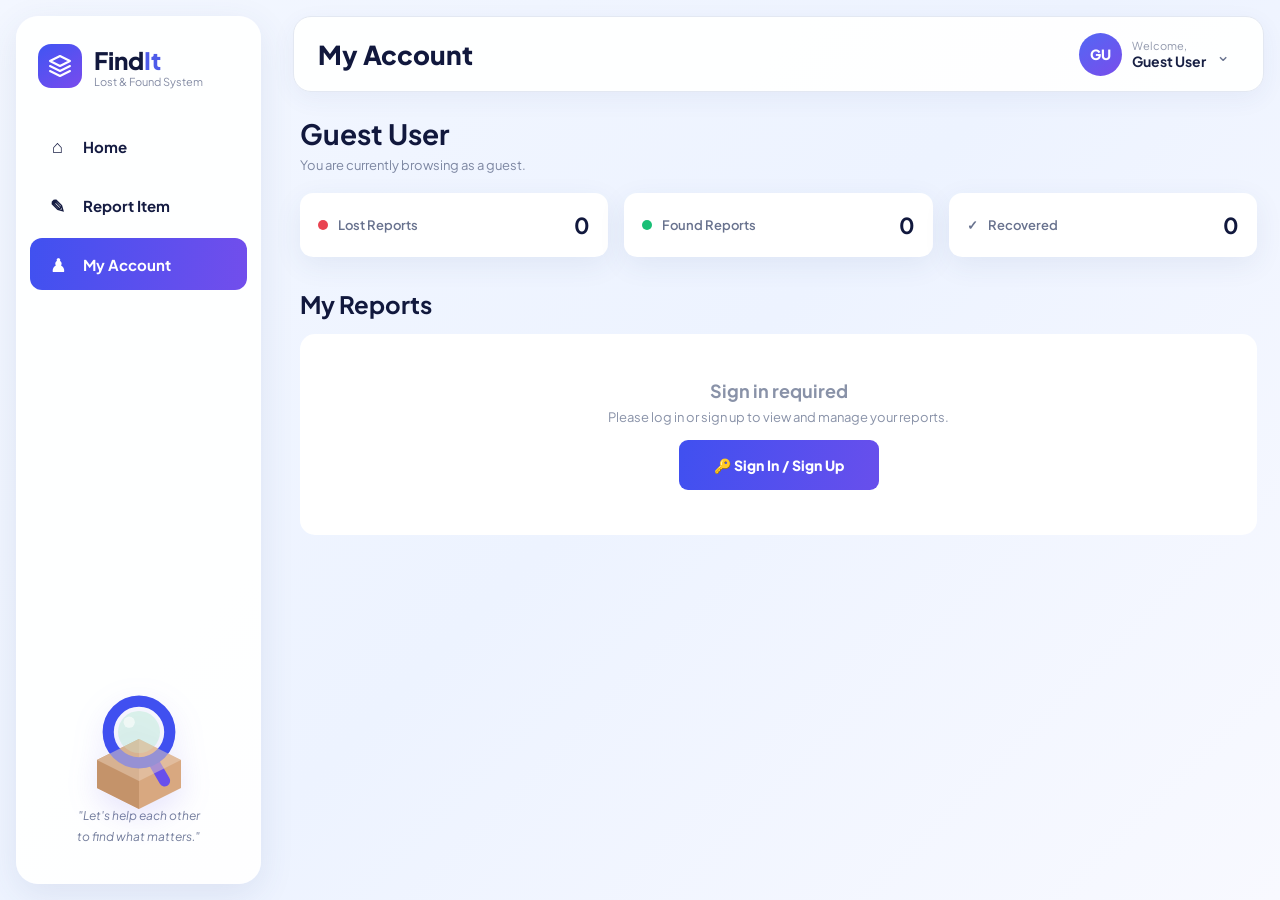
==== commit 8cd48e13: "Update account.html" ====
--- a/account.html
+++ b/account.html
@@ -71,11 +71,7 @@
                     </div>
                     <span class="user-arrow">⌄</span>
                 </button>
-                <div class="profile-menu" id="profile-menu">
-                    <button type="button" onclick="addAccount()"><span>＋</span> Add Account</button>
-                    <div class="profile-divider"></div>
-                    <button type="button" class="logout-menu" onclick="logout()"><span>↪</span> Sign Out</button>
-                </div>
+                <div class="profile-menu" id="profile-menu"></div>
             </div>
         </header>
 
--- a/style.css
+++ b/style.css
@@ -1,141 +1,135 @@
 /* =========================================
-   FINDIT - STYLESHEET (NO OVERLAP / SMOOTH STATS)
+   FINDIT - STYLESHEET (CLEAN & COMPLETE FINAL)
 ========================================= */
 
-:root{
-    --bg:#eef4ff;
-    --white:#ffffff;
-    --text:#11183d;
-    --muted:#7d87a2;
-    --blue:#4657ef;
-    --purple:#7550ed;
-    --border:#dfe4ef;
-    --red:#ed4a56;
-    --green:#18b970;
-    --yellow:#d89500;
-    --shadow:0 8px 28px rgba(50,75,130,.08);
-}
-
-*{
-    box-sizing:border-box;
-}
-
-body{
-    margin:0;
-    min-height:100vh;
-    font-family:'Plus Jakarta Sans',sans-serif;
-    color:var(--text);
-    background:linear-gradient(
-        135deg,
-        #f3f7ff,
-        #edf3ff,
-        #f8f9ff
-    );
+:root {
+    --bg: #eef4ff;
+    --white: #ffffff;
+    --text: #11183d;
+    --muted: #7d87a2;
+    --blue: #4657ef;
+    --purple: #7550ed;
+    --border: #dfe4ef;
+    --red: #ed4a56;
+    --green: #18b970;
+    --yellow: #d89500;
+    --shadow: 0 8px 28px rgba(50, 75, 130, .08);
+}
+
+* {
+    box-sizing: border-box;
+}
+
+body {
+    margin: 0;
+    min-height: 100vh;
+    font-family: 'Plus Jakarta Sans', sans-serif;
+    color: var(--text);
+    background: linear-gradient(135deg, #f3f7ff, #edf3ff, #f8f9ff);
 }
 
 button,
 input,
 select,
-textarea{
-    font-family:inherit;
-}
-
-button{
-    cursor:pointer;
-}
-
+textarea {
+    font-family: inherit;
+}
+
+button {
+    cursor: pointer;
+}
 
 /* =========================================
-   SIDEBAR
+   SIDEBAR (DESKTOP)
 ========================================= */
 
-.sidebar{
-    position:fixed;
-    left:16px;
-    top:16px;
-    bottom:16px;
-    width:245px;
-    background:rgba(255,255,255,.92);
-    border-radius:22px;
-    box-shadow: 0 10px 35px rgba(55,75,130,.10);
-    overflow:hidden;
-    z-index:10;
-}
-
-.brand{
-    display:flex;
-    align-items:center;
-    gap:12px;
-    padding:28px 22px 24px;
-}
-
-.brand-icon{
-    width:44px;
-    height:44px;
-    display:flex;
-    align-items:center;
-    justify-content:center;
-    border-radius:13px;
-    color:#fff;
+.sidebar {
+    position: fixed;
+    left: 16px;
+    top: 16px;
+    bottom: 16px;
+    width: 245px;
+    background: rgba(255, 255, 255, .92);
+    border-radius: 22px;
+    box-shadow: 0 10px 35px rgba(55, 75, 130, .10);
+    overflow: hidden;
+    z-index: 10;
+}
+
+.brand {
+    display: flex;
+    align-items: center;
+    gap: 12px;
+    padding: 28px 22px 24px;
+}
+
+.brand-icon {
+    width: 44px;
+    height: 44px;
+    display: flex;
+    align-items: center;
+    justify-content: center;
+    border-radius: 13px;
+    color: #fff;
     background: linear-gradient(145deg, #4055f3, #794bed);
     font-size: 18px;
 }
 
-.brand-name{
-    font-size:24px;
-    font-weight:800;
-}
-
-.brand-name span{
-    color:#4d5be9;
-}
-
-.brand-sub{
-    color:#858da5;
-    font-size:11px;
-}
-
-.sidebar nav{
-    display:flex;
-    flex-direction:column;
-    gap:7px;
-    padding:8px 14px;
-}
-
-.nav-item{
-    height:52px;
-    display:flex;
-    align-items:center;
-    gap:14px;
-    padding:0 16px;
-    border-radius:12px;
-    color:#151c42;
-    text-decoration:none;
-    font-size:15px;
-    font-weight:700;
-}
-
-.nav-item:hover{
-    background:#eef1ff;
-}
-
-.nav-item.active{
-    color:#fff;
+.brand-name {
+    font-size: 24px;
+    font-weight: 800;
+}
+
+.brand-name span {
+    color: #4d5be9;
+}
+
+.brand-sub {
+    color: #858da5;
+    font-size: 11px;
+}
+
+.sidebar nav {
+    display: flex;
+    flex-direction: column;
+    gap: 7px;
+    padding: 8px 14px;
+}
+
+.nav-item {
+    height: 52px;
+    display: flex;
+    align-items: center;
+    gap: 14px;
+    padding: 0 16px;
+    border-radius: 12px;
+    color: #151c42;
+    text-decoration: none;
+    font-size: 15px;
+    font-weight: 700;
+}
+
+.nav-item:hover {
+    background: #eef1ff;
+}
+
+.nav-item.active {
+    color: #fff;
     background: linear-gradient(100deg, #4051f0, #724eec);
 }
 
-.nav-item span{
-    width:23px;
-    text-align:center;
-    font-size:18px;
-}
-
-.sidebar-art{
-    position:absolute;
-    left:0;
-    right:0;
-    bottom:25px;
-    text-align:center;
+.nav-item span {
+    width: 23px;
+    text-align: center;
+    font-size: 18px;
+}
+
+.sidebar-art {
+    position: absolute;
+    left: 0;
+    right: 0;
+    bottom: 25px;
+    text-align: center;
 }
 
 .box-magnify-wrapper {
@@ -151,249 +145,237 @@
     filter: drop-shadow(0 10px 15px rgba(104, 79, 236, 0.15));
 }
 
-.sidebar-art p{
-    color:#737d9c;
-    font-size:12px;
-    line-height:1.7;
-    font-style:italic;
+.sidebar-art p {
+    color: #737d9c;
+    font-size: 12px;
+    line-height: 1.7;
+    font-style: italic;
     margin-top: -10px;
 }
-
 
 /* =========================================
    MAIN
 ========================================= */
 
-.main{
-    min-height:100vh;
-    margin-left:277px;
-    padding:16px;
-}
-
+.main {
+    min-height: 100vh;
+    margin-left: 277px;
+    padding: 16px;
+}
 
 /* =========================================
    TOP BAR
 ========================================= */
 
-.topbar{
-    height:76px;
-    width:100%;
-    display:flex;
-    align-items:center;
-    justify-content:space-between;
-    padding:0 24px;
-    background:rgba(255,255,255,.96);
-    border:1px solid #e3e8f2;
-    border-radius:18px;
-    box-shadow: 0 7px 25px rgba(50,75,130,.06);
+.topbar {
+    height: 76px;
+    width: 100%;
+    display: flex;
+    align-items: center;
+    justify-content: space-between;
+    padding: 0 24px;
+    background: rgba(255, 255, 255, .96);
+    border: 1px solid #e3e8f2;
+    border-radius: 18px;
+    box-shadow: 0 7px 25px rgba(50, 75, 130, .06);
     margin-bottom: 24px;
 }
 
-.topbar-title{
-    margin:0;
-    font-size:26px;
-    font-weight:800;
-}
-
+.topbar-title {
+    margin: 0;
+    font-size: 26px;
+    font-weight: 800;
+}
 
 /* =========================================
    PROFILE
 ========================================= */
 
-.profile-wrap{
-    position:relative;
-}
-
-.profile-btn{
-    display:flex;
-    align-items:center;
-    gap:10px;
-    border:0;
-    background:transparent;
-    padding:7px 9px;
-    border-radius:13px;
-}
-
-.profile-btn:hover{
-    background:#f3f5ff;
-}
-
-.avatar{
-    width:43px;
-    height:43px;
-    display:flex;
-    align-items:center;
-    justify-content:center;
-    border-radius:50%;
-    color:#fff;
+.profile-wrap {
+    position: relative;
+}
+
+.profile-btn {
+    display: flex;
+    align-items: center;
+    gap: 10px;
+    border: 0;
+    background: transparent;
+    padding: 7px 9px;
+    border-radius: 13px;
+}
+
+.profile-btn:hover {
+    background: #f3f5ff;
+}
+
+.avatar {
+    width: 43px;
+    height: 43px;
+    display: flex;
+    align-items: center;
+    justify-content: center;
+    border-radius: 50%;
+    color: #fff;
     background: linear-gradient(145deg, #5367f4, #794deb);
-    font-size:14px;
-    font-weight:800;
-}
-
-.user-info{
-    display:flex;
-    flex-direction:column;
-    text-align:left;
-}
-
-.user-info small{
-    color:#9299ad;
-    font-size:11px;
-}
-
-.user-info strong{
-    color:#182044;
-    font-size:14px;
-}
-
-.user-arrow{
-    color:#68728e;
-    font-size:17px;
-    transition:.2s;
-}
-
-.profile-btn.open .user-arrow{
-    transform:rotate(180deg);
-}
-
-.profile-menu{
-    position:absolute;
-    top:calc(100% + 8px);
-    right:0;
-    width:190px;
-    padding:7px;
-    background:#fff;
-    border:1px solid #e5e8f1;
-    border-radius:13px;
-    box-shadow: 0 14px 35px rgba(35,50,100,.15);
-    opacity:0;
-    visibility:hidden;
-    transform:translateY(-6px);
-    transition:.18s;
-    z-index:100;
-}
-
-.profile-menu.show{
-    opacity:1;
-    visibility:visible;
-    transform:translateY(0);
-}
-
-.profile-menu button{
-    width:100%;
-    height:40px;
-    display:flex;
-    align-items:center;
-    gap:11px;
-    padding:0 11px;
-    border:0;
-    border-radius:9px;
-    background:transparent;
-    color:#202846;
-    font-size:13px;
-    font-weight:700;
-    text-align:left;
-}
-
-.profile-menu button:hover{
-    background:#f3f5ff;
-}
-
-.profile-menu button span{
-    width:22px;
-    text-align:center;
-    font-size:17px;
-}
-
-.profile-divider{
-    height:1px;
-    margin:5px 4px;
-    background:#edf0f5;
-}
-
-.profile-menu .logout-menu{
-    color:#e44955;
-}
-
-.profile-menu .logout-menu:hover{
-    background:#fff1f3;
-}
-
+    font-size: 14px;
+    font-weight: 800;
+}
+
+.user-info {
+    display: flex;
+    flex-direction: column;
+    text-align: left;
+}
+
+.user-info small {
+    color: #9299ad;
+    font-size: 11px;
+}
+
+.user-info strong {
+    color: #182044;
+    font-size: 14px;
+}
+
+.user-arrow {
+    color: #68728e;
+    font-size: 17px;
+    transition: .2s;
+}
+
+.profile-btn.open .user-arrow {
+    transform: rotate(180deg);
+}
+
+.profile-menu {
+    position: absolute;
+    top: calc(100% + 8px);
+    right: 0;
+    width: 190px;
+    padding: 7px;
+    background: #fff;
+    border: 1px solid #e5e8f1;
+    border-radius: 13px;
+    box-shadow: 0 14px 35px rgba(35, 50, 100, .15);
+    opacity: 0;
+    visibility: hidden;
+    transform: translateY(-6px);
+    transition: .18s;
+    z-index: 100;
+}
+
+.profile-menu.show {
+    opacity: 1;
+    visibility: visible;
+    transform: translateY(0);
+}
+
+.profile-menu button {
+    width: 100%;
+    height: 40px;
+    display: flex;
+    align-items: center;
+    gap: 11px;
+    padding: 0 11px;
+    border: 0;
+    border-radius: 9px;
+    background: transparent;
+    color: #202846;
+    font-size: 13px;
+    font-weight: 700;
+    text-align: left;
+}
+
+.profile-menu button:hover {
+    background: #f3f5ff;
+}
+
+.profile-menu button span {
+    width: 22px;
+    text-align: center;
+    font-size: 17px;
+}
+
+.profile-divider {
+    height: 1px;
+    margin: 5px 4px;
+    background: #edf0f5;
+}
+
+.profile-menu .logout-menu {
+    color: #e44955;
+}
+
+.profile-menu .logout-menu:hover {
+    background: #fff1f3;
+}
 
 /* =========================================
-   PAGE
+   PAGE & HERO
 ========================================= */
 
-.page{
-    padding:0px 7px 30px;
-}
-
-
-/* =========================================
-   HERO
-========================================= */
-
-.hero{
-    min-height:174px;
-    display:flex;
-    align-items:center;
-    justify-content:space-between;
-    padding:28px 35px;
-    border-radius:17px;
-    color:#fff;
+.page {
+    padding: 0px 7px 30px;
+}
+
+.hero {
+    min-height: 174px;
+    display: flex;
+    align-items: center;
+    justify-content: space-between;
+    padding: 28px 35px;
+    border-radius: 17px;
+    color: #fff;
     background: linear-gradient(105deg, #3970e9, #6049ee, #55b8ef);
 }
 
-.hero h2{
-    margin:0 0 8px;
-    font-size:32px;
-}
-
-.hero p{
-    margin:0;
-    font-size:15px;
-}
-
-.hero-art{
-    font-size:75px;
-}
-
+.hero h2 {
+    margin: 0 0 8px;
+    font-size: 32px;
+}
+
+.hero p {
+    margin: 0;
+    font-size: 15px;
+}
+
+.hero-art {
+    font-size: 75px;
+}
 
 /* =========================================
    STATS (DASHBOARD - DESKTOP)
 ========================================= */
 
-.stats{
-    display:grid;
-    grid-template-columns:repeat(4,1fr);
-    gap:16px;
+.stats {
+    display: grid;
+    grid-template-columns: repeat(4, 1fr);
+    gap: 16px;
     margin: 24px 0;
 }
 
-.stat-card{
-    min-height:104px;
-    display:flex;
-    align-items:center;
-    gap:12px;
-    padding:17px 19px;
-    border: 2px solid transparent; 
-    border-radius:15px;
-    background:#fff;
-    box-shadow:var(--shadow);
-    text-align:left;
+.stat-card {
+    min-height: 104px;
+    display: flex;
+    align-items: center;
+    gap: 12px;
+    padding: 17px 19px;
+    border: 2px solid transparent;
+    border-radius: 15px;
+    background: #fff;
+    box-shadow: var(--shadow);
+    text-align: left;
     transition: border-color .2s ease, box-shadow .2s ease;
 }
 
-/* ပွတ်တိုက်မှုမဖြစ်စေရန် transform: translateY ကို ဖယ်ရှားပြီး Shadow သာ ပြောင်းထားပါသည် */
 .stat-card:hover {
-    box-shadow: 0 12px 30px rgba(50,75,130,.12);
-}
-
-/* ACTIVE FILTER STATE */
+    box-shadow: 0 12px 30px rgba(50, 75, 130, .12);
+}
+
 .stat-card.active-filter {
     border: 2px solid var(--blue);
-    box-shadow: 0 10px 28px rgba(70, 87, 239, 0.18);
+    box-shadow: 0 10px 28px rgba(70, 87, 239, .18);
 }
 
 .stat-card.active-filter .stat-icon.blue { background: var(--blue); color: #fff; }
@@ -401,152 +383,150 @@
 .stat-card.active-filter .stat-icon.green { background: var(--green); color: #fff; }
 .stat-card.active-filter .stat-icon.purple { background: var(--purple); color: #fff; }
 
-.stat-icon{
-    width:45px;
-    height:45px;
-    display:flex;
-    align-items:center;
-    justify-content:center;
-    border-radius:50%;
+.stat-icon {
+    width: 45px;
+    height: 45px;
+    display: flex;
+    align-items: center;
+    justify-content: center;
+    border-radius: 50%;
     transition: 0.2s ease;
     flex-shrink: 0;
 }
 
-.stat-icon.purple{
-    background:rgba(124,92,255,.12);
-    color:#7c5cff;
-}
-
-.stat-icon.blue{
-    background:#eaf2ff;
+.stat-icon.purple {
+    background: rgba(124, 92, 255, .12);
+    color: #7c5cff;
+}
+
+.stat-icon.blue {
+    background: #eaf2ff;
     color: #4657ef;
 }
 
-.stat-icon.red{
-    background:#fff0f2;
+.stat-icon.red {
+    background: #fff0f2;
     color: #ed4a56;
 }
 
-.stat-icon.green{
-    background:#e9fbf3;
+.stat-icon.green {
+    background: #e9fbf3;
     color: #18b970;
 }
 
-.stat-card div:nth-child(2){
-    display:flex;
-    flex-direction:column;
-}
-
-.stat-card span{
-    color:#4c5879;
-    font-size:12px;
-    font-weight:700;
-}
-
-.stat-card strong{
-    margin-top:4px;
-    font-size:26px;
-}
-
-.stat-chart{
-    margin-left:auto;
-    display:flex;
-    align-items:center;
-}
-
+.stat-card div:nth-child(2) {
+    display: flex;
+    flex-direction: column;
+}
+
+.stat-card span {
+    color: #4c5879;
+    font-size: 12px;
+    font-weight: 700;
+}
+
+.stat-card strong {
+    margin-top: 4px;
+    font-size: 26px;
+}
+
+.stat-chart {
+    margin-left: auto;
+    display: flex;
+    align-items: center;
+}
 
 /* =========================================
    SECTION HEAD & FILTERS
 ========================================= */
 
-.section-head{
-    display:flex;
-    align-items:center;
-    justify-content:space-between;
+.section-head {
+    display: flex;
+    align-items: center;
+    justify-content: space-between;
     margin-top: 32px;
     margin-bottom: 15px;
 }
 
-.section-head h2{
-    margin:0;
-    font-size:24px;
-}
-
-.filters{
-    display:flex;
-    gap:10px;
-}
-
-.search-box{
-    width:330px;
-    height:45px;
-    display:flex;
-    align-items:center;
-    gap:8px;
-    padding:0 12px;
-    border:1px solid var(--border);
-    border-radius:10px;
-    background:#fff;
-}
-
-.search-box input{
-    width:100%;
-    border:0;
-    outline:0;
-    background:transparent;
-    font-size:13px;
+.section-head h2 {
+    margin: 0;
+    font-size: 24px;
+}
+
+.filters {
+    display: flex;
+    gap: 10px;
+}
+
+.search-box {
+    width: 330px;
+    height: 45px;
+    display: flex;
+    align-items: center;
+    gap: 8px;
+    padding: 0 12px;
+    border: 1px solid var(--border);
+    border-radius: 10px;
+    background: #fff;
+}
+
+.search-box input {
+    width: 100%;
+    border: 0;
+    outline: 0;
+    background: transparent;
+    font-size: 13px;
     color: var(--text);
 }
 
-.filters select{
-    height:45px;
-    min-width:170px;
-    padding:0 11px;
-    border:1px solid var(--border);
-    border-radius:10px;
-    background:#fff;
-    color:#5d6783;
+.filters select {
+    height: 45px;
+    min-width: 170px;
+    padding: 0 11px;
+    border: 1px solid var(--border);
+    border-radius: 10px;
+    background: #fff;
+    color: #5d6783;
     font-size: 13px;
 }
-
 
 /* =========================================
    REPORT GRID & CARDS
 ========================================= */
 
-.report-grid{
-    display:grid;
-    grid-template-columns:repeat(3,1fr);
-    gap:20px;
-}
-
-.report-card{
-    display:flex;
-    flex-direction:column;
-    overflow:hidden;
-    border-radius:16px;
-    background:#fff;
-    border:1px solid #edf0f6;
-    box-shadow: 0 7px 25px rgba(50,75,130,.08);
-    cursor:pointer;
-    transition:.2s ease;
-}
-
-.report-card:hover{
-    transform:translateY(-4px);
-    box-shadow: 0 13px 30px rgba(50,75,130,.14);
+.report-grid {
+    display: grid;
+    grid-template-columns: repeat(3, 1fr);
+    gap: 20px;
+}
+
+.report-card {
+    display: flex;
+    flex-direction: column;
+    overflow: hidden;
+    border-radius: 16px;
+    background: #fff;
+    border: 1px solid #edf0f6;
+    box-shadow: 0 7px 25px rgba(50, 75, 130, .08);
+    cursor: pointer;
+    transition: .2s ease;
+}
+
+.report-card:hover {
+    transform: translateY(-4px);
+    box-shadow: 0 13px 30px rgba(50, 75, 130, .14);
 }
 
 .report-card-media {
-    position:relative;
+    position: relative;
     width: 100%;
     height: auto;
     min-height: 180px;
-    background:#eef2fb;
-    overflow:hidden;
-    display:flex;
-    align-items:center;
-    justify-content:center;
+    background: #eef2fb;
+    overflow: hidden;
+    display: flex;
+    align-items: center;
+    justify-content: center;
 }
 
 .report-card-image {
@@ -567,50 +547,50 @@
     background: #f0f3fa;
 }
 
-.report-status{
-    position:absolute;
-    top:11px;
-    left:11px;
-    padding:6px 11px;
-    border-radius:8px;
-    font-size:11px;
-    font-weight:800;
-    letter-spacing:.3px;
-    box-shadow: 0 3px 10px rgba(0,0,0,.08);
-    z-index:2;
-}
-
-.report-status.lost{
-    color:#d9273d;
-    background:#ffe4e8;
-    border:1px solid #ffc1c9;
-}
-
-.report-status.found{
-    color:#087b4d;
-    background:#dcfaeb;
-    border:1px solid #a8ebcc;
-}
-
-.report-status.recovered{
-    color:#9a6500;
-    background:#fff1c9;
-    border:1px solid #f5d67b;
-}
-
-.report-card-body{
-    padding:16px;
-    display:flex;
-    flex-direction:column;
-    flex:1;
-}
-
-.report-card-body h3{
-    margin:0 0 12px;
-    color:#11183d;
-    font-size:17px;
-    font-weight:800;
-    line-height:1.4;
+.report-status {
+    position: absolute;
+    top: 11px;
+    left: 11px;
+    padding: 6px 11px;
+    border-radius: 8px;
+    font-size: 11px;
+    font-weight: 800;
+    letter-spacing: .3px;
+    box-shadow: 0 3px 10px rgba(0, 0, 0, .08);
+    z-index: 2;
+}
+
+.report-status.lost {
+    color: #d9273d;
+    background: #ffe4e8;
+    border: 1px solid #ffc1c9;
+}
+
+.report-status.found {
+    color: #087b4d;
+    background: #dcfaeb;
+    border: 1px solid #a8ebcc;
+}
+
+.report-status.recovered {
+    color: #9a6500;
+    background: #fff1c9;
+    border: 1px solid #f5d67b;
+}
+
+.report-card-body {
+    padding: 16px;
+    display: flex;
+    flex-direction: column;
+    flex: 1;
+}
+
+.report-card-body h3 {
+    margin: 0 0 12px;
+    color: #11183d;
+    font-size: 17px;
+    font-weight: 800;
+    line-height: 1.4;
     white-space: nowrap;
     overflow: hidden;
     text-overflow: ellipsis;
@@ -618,21 +598,21 @@
 
 .report-card-meta,
 .report-card-footer {
-    display:flex;
-    align-items:center;
-    justify-content:space-between;
-    gap:8px;
-    font-size:13px;
-    font-weight:700;
+    display: flex;
+    align-items: center;
+    justify-content: space-between;
+    gap: 8px;
+    font-size: 13px;
+    font-weight: 700;
 }
 
 .report-card-meta {
-    color:#4e5875;
+    color: #4e5875;
     margin-bottom: 14px;
 }
 
 .report-card-footer {
-    color:#66718d;
+    color: #66718d;
     margin-top: auto;
     padding-top: 12px;
     border-top: 1px dashed #e3e7f0;
@@ -640,217 +620,236 @@
 
 .report-card-meta span,
 .report-card-footer span {
-    display:flex;
-    align-items:center;
-    gap:5px;
+    display: flex;
+    align-items: center;
+    gap: 5px;
     white-space: nowrap;
     overflow: hidden;
     text-overflow: ellipsis;
 }
 
-
 /* =========================================
    EMPTY STATE
 ========================================= */
 
-.empty{
-    grid-column:1/-1;
-    padding:45px 20px;
-    text-align:center;
-    color:#8992a8;
-    background:#fff;
-    border-radius:15px;
-}
-
-.empty h3{
-    margin:0 0 7px;
+.empty {
+    grid-column: 1 / -1;
+    padding: 45px 20px;
+    text-align: center;
+    color: #8992a8;
+    background: #fff;
+    border-radius: 15px;
+}
+
+.empty h3 {
+    margin: 0 0 7px;
     font-size: 18px;
 }
 
-.empty p{
-    margin:0;
-    font-size:13px;
-}
-
+.empty p {
+    margin: 0;
+    font-size: 13px;
+}
 
 /* =========================================
    REPORT FORM PAGE
 ========================================= */
 
-.warning{
-    margin-bottom:16px;
-    padding:13px 20px;
-    display:flex;
-    align-items:center;
-    gap:13px;
-    border:1px solid #f0dca9;
-    border-radius:13px;
-    background:#fff8e8;
-    color:#73521e;
+.warning {
+    margin-bottom: 16px;
+    padding: 13px 20px;
+    display: flex;
+    align-items: center;
+    gap: 13px;
+    border: 1px solid #f0dca9;
+    border-radius: 13px;
+    background: #fff8e8;
+    color: #73521e;
     font-size: 14px;
 }
 
-.warning p{
-    margin:3px 0 0;
-    font-size:12px;
-}
-
-.form-card{
-    padding:24px;
-    background:#fff;
-    border-radius:17px;
-    box-shadow:var(--shadow);
-}
-
-.type-switch{
-    display:grid;
-    grid-template-columns:1fr 1fr;
-    margin-bottom:20px;
-}
-
-.type-btn{
-    height:55px;
-    border:1px solid var(--border);
-    background:#fafbfe;
-    font-size:14px;
-    font-weight:800;
-}
-
-.type-btn:first-child{
-    border-radius:11px 0 0 11px;
-}
-
-.type-btn:last-child{
-    border-radius:0 11px 11px 0;
-}
-
-.type-btn.lost.active{
-    color:#df3544;
-    background:#fff0f2;
-    border-color:#ffb8c0;
-}
-
-.type-btn.found.active{
-    color:#19835a;
-    background:#effcf6;
-    border-color:#aee8ce;
-}
-
-.form-grid{
-    display:grid;
-    grid-template-columns:1fr 1fr;
-    gap:18px 32px;
-}
-
-.field.full{
-    grid-column:1/-1;
-}
-
-.field label{
-    display:block;
-    margin-bottom:8px;
-    font-size:13px;
-    font-weight:700;
+.warning p {
+    margin: 3px 0 0;
+    font-size: 12px;
+}
+
+.form-card {
+    padding: 24px;
+    background: #fff;
+    border-radius: 17px;
+    box-shadow: var(--shadow);
+}
+
+.type-switch {
+    display: grid;
+    grid-template-columns: 1fr 1fr;
+    margin-bottom: 20px;
+}
+
+.type-btn {
+    height: 55px;
+    border: 1px solid var(--border);
+    background: #fafbfe;
+    font-size: 14px;
+    font-weight: 800;
+}
+
+.type-btn:first-child {
+    border-radius: 11px 0 0 11px;
+}
+
+.type-btn:last-child {
+    border-radius: 0 11px 11px 0;
+}
+
+.type-btn.lost.active {
+    color: #df3544;
+    background: #fff0f2;
+    border-color: #ffb8c0;
+}
+
+.type-btn.found.active {
+    color: #19835a;
+    background: #effcf6;
+    border-color: #aee8ce;
+}
+
+.form-grid {
+    display: grid;
+    grid-template-columns: 1fr 1fr;
+    gap: 18px 32px;
+}
+
+.field.full {
+    grid-column: 1 / -1;
+}
+
+.field label {
+    display: block;
+    margin-bottom: 8px;
+    font-size: 13px;
+    font-weight: 700;
     color: #333;
 }
 
-.field label em{
-    color:#ed3745;
-    font-style:normal;
+.field label em {
+    color: #ed3745;
+    font-style: normal;
 }
 
 .input-wrap,
-.textarea-wrap{
-    position:relative;
-}
-
-.input-wrap>span,
-.textarea-wrap>span{
-    position:absolute;
-    left:14px;
-    top:50%;
-    transform:translateY(-50%);
-    color:#7580a0;
-    font-size: 16px;
-}
-
-.textarea-wrap>span{
-    top:16px;
-    transform:none;
+.textarea-wrap {
+    position: relative;
+}
+
+/* ထင်ရှားသော INPUT ICONS */
+.field-icon {
+    position: absolute;
+    left: 14px;
+    top: 50%;
+    transform: translateY(-50%);
+    display: flex;
+    align-items: center;
+    justify-content: center;
+    color: var(--blue);
+    pointer-events: none;
+    transition: color 0.2s ease;
+}
+
+.field-icon.textarea-icon {
+    top: 18px;
+    transform: none;
+}
+
+.input-wrap:focus-within .field-icon,
+.textarea-wrap:focus-within .field-icon {
+    color: var(--purple);
 }
 
 .input-wrap input,
-.input-wrap select{
-    width:100%;
-    height:48px;
-    padding:0 13px 0 44px;
-    border:1px solid var(--border);
-    border-radius:9px;
-    outline:none;
-    font-size:14px;
+.input-wrap select {
+    width: 100%;
+    height: 48px;
+    padding: 0 13px 0 46px;
+    border: 1px solid var(--border);
+    border-radius: 9px;
+    outline: none;
+    font-size: 14px;
     color: var(--text);
-}
-
-.textarea-wrap textarea{
-    width:100%;
-    height:110px;
-    padding:12px 45px 23px 44px;
-    resize:none;
-    border:1px solid var(--border);
-    border-radius:9px;
-    outline:none;
-    font-size:14px;
+    transition: border-color .2s;
+}
+
+.input-wrap input:focus,
+.input-wrap select:focus,
+.textarea-wrap textarea:focus {
+    border-color: var(--blue);
+}
+
+.textarea-wrap textarea {
+    width: 100%;
+    height: 110px;
+    padding: 12px 45px 23px 46px;
+    resize: none;
+    border: 1px solid var(--border);
+    border-radius: 9px;
+    outline: none;
+    font-size: 14px;
     color: var(--text);
-}
-
-.textarea-wrap small{
-    position:absolute;
-    right:11px;
-    bottom:7px;
-    color:#7d859a;
-    font-size:11px;
-}
-
-.upload-box{
-    min-height:115px;
-    display:flex;
-    align-items:center;
-    justify-content:center;
-    flex-direction:column;
-    border:2px dashed #d3daea;
-    border-radius:10px;
-    background:#fcfdff;
-    cursor:pointer;
-    position:relative;
-    overflow:hidden;
-    padding:8px;
-}
-
-.upload-box input{
-    display:none;
-}
-
-.upload-prompt{
-    display:flex;
-    flex-direction:column;
-    align-items:center;
-    justify-content:center;
-    gap:5px;
-    width:100%;
+    transition: border-color .2s;
+}
+
+.textarea-wrap small {
+    position: absolute;
+    right: 11px;
+    bottom: 7px;
+    color: #7d859a;
+    font-size: 11px;
+}
+
+.upload-box {
+    min-height: 115px;
+    display: flex;
+    align-items: center;
+    justify-content: center;
+    flex-direction: column;
+    border: 2px dashed #d3daea;
+    border-radius: 10px;
+    background: #fcfdff;
+    cursor: pointer;
+    position: relative;
+    overflow: hidden;
+    padding: 8px;
+}
+
+.upload-box input {
+    display: none;
+}
+
+.upload-prompt {
+    display: flex;
+    flex-direction: column;
+    align-items: center;
+    justify-content: center;
+    gap: 5px;
+    width: 100%;
     padding: 15px 0;
 }
-.upload-prompt div {
-    font-size: 24px;
-}
-
-.upload-prompt strong{
-    font-size:13px;
+
+.upload-icon {
+    margin-bottom: 4px;
+    display: flex;
+    align-items: center;
+    justify-content: center;
+}
+
+.upload-prompt strong {
+    font-size: 13px;
     color: var(--text);
 }
 
-.upload-prompt small{
-    color:#9ca4b7;
-    font-size:11px;
+.upload-prompt small {
+    color: #9ca4b7;
+    font-size: 11px;
 }
 
 .photo-preview-inside {
@@ -879,12 +878,12 @@
     height: 30px;
     border: 0;
     border-radius: 50%;
-    background: rgba(255,255,255,0.9);
+    background: rgba(255, 255, 255, 0.9);
     color: #e74755;
     font-size: 18px;
     line-height: 1;
     cursor: pointer;
-    box-shadow: 0 2px 5px rgba(0,0,0,0.2);
+    box-shadow: 0 2px 5px rgba(0, 0, 0, 0.2);
     display: flex;
     align-items: center;
     justify-content: center;
@@ -894,45 +893,44 @@
     background: #ffecef;
 }
 
-.primary-btn{
-    width:100%;
-    height:50px;
-    margin-top:15px;
-    border:0;
-    border-radius:9px;
-    color:#fff;
+.primary-btn {
+    width: 100%;
+    height: 50px;
+    margin-top: 15px;
+    border: 0;
+    border-radius: 9px;
+    color: #fff;
     background: linear-gradient(100deg, #4050f0, #684fec);
-    font-size:14px;
-    font-weight:800;
-}
-
+    font-size: 14px;
+    font-weight: 800;
+}
 
 /* =======================================================
-   DETAIL MODAL & ACTION BUTTONS (Z-INDEX 1000 FOR OVERLAY)
+   DETAIL MODAL & ACTION BUTTONS
 ======================================================= */
 
-.modal{
-    position:fixed;
-    inset:0;
-    display:none;
-    align-items:center;
-    justify-content:center;
-    padding:20px;
-    background: rgba(20,27,55,.48);
-    z-index:1000;
+.modal {
+    position: fixed;
+    inset: 0;
+    display: none;
+    align-items: center;
+    justify-content: center;
+    padding: 20px;
+    background: rgba(20, 27, 55, .48);
+    z-index: 1000;
 }
 
 .modal.show {
     display: flex;
 }
 
-.modal-box{
-    width:min(560px,100%);
-    max-height:90vh;
-    overflow:auto;
-    border-radius:18px;
-    background:#fff;
-    box-shadow: 0 20px 60px rgba(20,30,70,.25);
+.modal-box {
+    width: min(560px, 100%);
+    max-height: 90vh;
+    overflow: auto;
+    border-radius: 18px;
+    background: #fff;
+    box-shadow: 0 20px 60px rgba(20, 30, 70, .25);
 }
 
 .modal-content {
@@ -947,518 +945,515 @@
     height: 36px;
     border: 0;
     border-radius: 50%;
-    background: rgba(255,255,255,0.85);
+    background: rgba(255, 255, 255, 0.85);
     color: #111;
     font-size: 22px;
     font-weight: bold;
     cursor: pointer;
     z-index: 10;
-    display:flex;
-    align-items:center;
-    justify-content:center;
-    box-shadow: 0 2px 8px rgba(0,0,0,0.1);
+    display: flex;
+    align-items: center;
+    justify-content: center;
+    box-shadow: 0 2px 8px rgba(0, 0, 0, 0.1);
 }
 
 .modal-close:hover {
     background: #fff;
 }
 
-.modal-image{
-    width:100%;
-    max-height:400px;
-    height:auto;
-    display:block;
-    object-fit:contain;
+.modal-image {
+    width: 100%;
+    max-height: 400px;
+    height: auto;
+    display: block;
+    object-fit: contain;
     background: #f0f3fa;
 }
 
-.modal-image-placeholder{
-    height:220px;
-    display:flex;
-    align-items:center;
-    justify-content:center;
-    font-size:70px;
-    background:#f0f3fa;
-}
-
-.modal-details{
-    padding:24px;
-    position:relative;
+.modal-image-placeholder {
+    height: 220px;
+    display: flex;
+    align-items: center;
+    justify-content: center;
+    font-size: 70px;
+    background: #f0f3fa;
+}
+
+.modal-details {
+    padding: 24px;
+    position: relative;
 }
 
 .modal-details .report-status {
     position: relative;
-    top: auto; left: auto;
+    top: auto;
+    left: auto;
     display: inline-block;
     margin-bottom: 12px;
 }
 
-.modal-details h2{
-    margin:0 0 20px;
-    color:#11183d;
-    font-size:24px;
-    font-weight:800;
-}
-
-.modal-info{
-    display:grid;
-    grid-template-columns:1fr 1fr;
-    gap:12px;
-}
-
-.modal-info > div{
-    padding:14px;
-    border-radius:10px;
-    background:#f7f8fc;
-}
-
-.modal-info strong{
-    display:block;
-    margin-bottom:6px;
-    color:#929ab0;
-    font-size:11px;
-}
-
-.modal-info span{
-    color:#273052;
-    font-size:13px;
-    font-weight:700;
-}
-
-.modal-description{
-    margin-top:16px;
-    padding:16px;
-    border-radius:10px;
-    background:#f7f8fc;
+.modal-details h2 {
+    margin: 0 0 20px;
+    color: #11183d;
+    font-size: 24px;
+    font-weight: 800;
+}
+
+.modal-info {
+    display: grid;
+    grid-template-columns: 1fr 1fr;
+    gap: 12px;
+}
+
+.modal-info > div {
+    padding: 14px;
+    border-radius: 10px;
+    background: #f7f8fc;
+}
+
+.modal-info strong {
+    display: block;
+    margin-bottom: 6px;
+    color: #929ab0;
+    font-size: 11px;
+}
+
+.modal-info span {
+    color: #273052;
+    font-size: 13px;
+    font-weight: 700;
+}
+
+.modal-description {
+    margin-top: 16px;
+    padding: 16px;
+    border-radius: 10px;
+    background: #f7f8fc;
 }
 
 .modal-description strong {
-    color:#929ab0;
-    font-size:11px;
-    display:block;
+    color: #929ab0;
+    font-size: 11px;
+    display: block;
     margin-bottom: 8px;
 }
 
 .modal-description p {
     margin: 0;
-    color:#626c88;
-    font-size:13px;
-    line-height:1.6;
-}
-
-.modal-actions{
-    display:flex;
-    flex-direction:column;
-    gap:12px;
-    margin-top:24px;
-}
-
-.modal-actions button{
-    width:100%;
-    min-height:48px;
-    border:0;
-    border-radius:12px;
-    font-size:14px;
-    font-weight:800;
-    display:flex;
-    align-items:center;
-    justify-content:center;
-}
-
-.btn-secondary{
-    color:#4b59df;
-    background:#eef0ff;
-}
-
-.btn-success{
-    color:#087b4d;
-    background:#e2faee;
-}
-
-.btn-danger{
-    color:#d93446;
-    background:#ffeaed;
-}
-
-.edit-box{
-    position:relative;
-    padding:28px;
-}
-
-.edit-box h2{
-    margin:0 0 20px;
-    font-size:22px;
-}
-
-.edit-close{
-    position:absolute;
-    top:17px;
-    right:17px;
-    width:36px;
-    height:36px;
-    border:0;
-    border-radius:50%;
-    background:#f0f2f7;
-    font-size:20px;
-    cursor:pointer;
-    z-index:10;
-}
+    color: #626c88;
+    font-size: 13px;
+    line-height: 1.6;
+}
+
+.modal-actions {
+    display: flex;
+    flex-direction: column;
+    gap: 12px;
+    margin-top: 24px;
+}
+
+.modal-actions button {
+    width: 100%;
+    min-height: 48px;
+    border: 0;
+    border-radius: 12px;
+    font-size: 14px;
+    font-weight: 800;
+    display: flex;
+    align-items: center;
+    justify-content: center;
+}
+
+.btn-secondary {
+    color: #4b59df;
+    background: #eef0ff;
+}
+
+.btn-success {
+    color: #087b4d;
+    background: #e2faee;
+}
+
+.btn-danger {
+    color: #d93446;
+    background: #ffeaed;
+}
+
+.edit-box {
+    position: relative;
+    padding: 28px;
+}
+
+.edit-box h2 {
+    margin: 0 0 20px;
+    font-size: 22px;
+}
+
+.edit-close {
+    position: absolute;
+    top: 17px;
+    right: 17px;
+    width: 36px;
+    height: 36px;
+    border: 0;
+    border-radius: 50%;
+    background: #f0f2f7;
+    font-size: 20px;
+    cursor: pointer;
+    z-index: 10;
+}
+
 .edit-close:hover {
     background: #e2e5ef;
 }
 
-.edit-field{
-    margin-bottom:15px;
-}
-
-.edit-field label{
-    display:block;
-    margin-bottom:6px;
-    font-size:12px;
-    font-weight:800;
-}
-
-.edit-field .input{
-    width:100%;
-    height:45px;
-    padding:0 12px;
-    border:1px solid var(--border);
-    border-radius:9px;
-    outline:none;
-    font-size:13px;
-}
-
-.edit-field textarea.input{
-    height:100px;
-    padding:12px;
-    resize:none;
-}
-
-.edit-photo-btn{
-    display:inline-flex;
-    padding:10px 14px;
-    border-radius:8px;
-    color:#4d5de7;
-    background:#eef0ff;
-    font-size:11px;
-    font-weight:800;
-    cursor:pointer;
-}
-
-.edit-photo-preview{
-    margin-top:12px;
-}
-
-.edit-photo-preview img{
-    width:100%;
-    max-height:200px;
-    object-fit:contain;
-    border-radius:10px;
-    background:#f0f3fa;
-}
-
+.edit-field {
+    margin-bottom: 15px;
+}
+
+.edit-field label {
+    display: block;
+    margin-bottom: 6px;
+    font-size: 12px;
+    font-weight: 800;
+}
+
+.edit-field .input {
+    width: 100%;
+    height: 45px;
+    padding: 0 12px;
+    border: 1px solid var(--border);
+    border-radius: 9px;
+    outline: none;
+    font-size: 13px;
+}
+
+.edit-field textarea.input {
+    height: 100px;
+    padding: 12px;
+    resize: none;
+}
+
+.edit-photo-btn {
+    display: inline-flex;
+    padding: 10px 14px;
+    border-radius: 8px;
+    color: #4d5de7;
+    background: #eef0ff;
+    font-size: 11px;
+    font-weight: 800;
+    cursor: pointer;
+}
+
+.edit-photo-preview {
+    margin-top: 12px;
+}
+
+.edit-photo-preview img {
+    width: 100%;
+    max-height: 200px;
+    object-fit: contain;
+    border-radius: 10px;
+    background: #f0f3fa;
+}
 
 /* =========================================
    MY ACCOUNT PAGE
 ========================================= */
 
-.account-head{
-    margin:2px 0 20px;
-    display:flex;
-    align-items:center;
-    justify-content:space-between;
-}
-
-.account-head h1{
-    margin:0;
-    font-size:28px;
-}
-
-.account-head p{
-    margin:6px 0 0;
-    color:var(--muted);
-    font-size:13px;
-}
-
-.account-actions{
-    display:flex;
-    gap:8px;
+.account-head {
+    margin: 2px 0 20px;
+    display: flex;
+    align-items: center;
+    justify-content: space-between;
+}
+
+.account-head h1 {
+    margin: 0;
+    font-size: 28px;
+}
+
+.account-head p {
+    margin: 6px 0 0;
+    color: var(--muted);
+    font-size: 13px;
+}
+
+.account-actions {
+    display: flex;
+    gap: 8px;
 }
 
 .small-primary,
-.small-danger{
-    padding:10px 15px;
-    border:0;
-    border-radius:9px;
-    text-decoration:none;
-    font-size:12px;
-    font-weight:800;
-}
-
-.small-primary{
-    color:#fff;
-    background:var(--blue);
-}
-
-.small-danger{
-    color:#e54855;
-    background:#fff0f2;
-}
-
-.account-stats{
-    margin-bottom:24px;
-    display:grid;
+.small-danger {
+    padding: 10px 15px;
+    border: 0;
+    border-radius: 9px;
+    text-decoration: none;
+    font-size: 12px;
+    font-weight: 800;
+}
+
+.small-primary {
+    color: #fff;
+    background: var(--blue);
+}
+
+.small-danger {
+    color: #e54855;
+    background: #fff0f2;
+}
+
+.account-stats {
+    margin-bottom: 24px;
+    display: grid;
     grid-template-columns: repeat(3, 1fr);
-    gap:16px;
-}
-
-.account-stats>div{
-    padding:18px;
-    display:flex;
-    align-items:center;
-    gap:10px;
-    background:#fff;
-    border-radius:13px;
-    box-shadow:var(--shadow);
-    color:#68728e;
-    font-size:13px;
+    gap: 16px;
+}
+
+.account-stats > div {
+    padding: 18px;
+    display: flex;
+    align-items: center;
+    gap: 10px;
+    background: #fff;
+    border-radius: 13px;
+    box-shadow: var(--shadow);
+    color: #68728e;
+    font-size: 13px;
     font-weight: 600;
 }
 
-.account-stats strong{
-    margin-left:auto;
-    color:var(--text);
-    font-size:22px;
+.account-stats strong {
+    margin-left: auto;
+    color: var(--text);
+    font-size: 22px;
 }
 
 .red-dot,
-.green-dot{
-    width:10px;
-    height:10px;
-    border-radius:50%;
-}
-
-.red-dot{
-    background:#e94351;
-}
-
-.green-dot{
-    background:#19bf76;
-}
-
+.green-dot {
+    width: 10px;
+    height: 10px;
+    border-radius: 50%;
+}
+
+.red-dot {
+    background: #e94351;
+}
+
+.green-dot {
+    background: #19bf76;
+}
 
 /* =========================================
    LOGIN & AUTH
 ========================================= */
 
-.auth-page{
-    min-height:100vh;
-    display:flex;
-    align-items:center;
-    justify-content:center;
-    padding:25px;
-}
-
-.auth-card{
-    width:min(450px,100%);
-    padding:35px;
-    border-radius:22px;
-    background:#fff;
-    box-shadow: 0 20px 55px rgba(50,75,130,.13);
-}
-
-.auth-logo{
-    display:flex;
-    align-items:center;
-    justify-content:center;
-    gap:12px;
-    margin-bottom:25px;
-}
-
-.auth-tabs{
-    display:grid;
+.auth-page {
+    min-height: 100vh;
+    display: flex;
+    align-items: center;
+    justify-content: center;
+    padding: 25px;
+}
+
+.auth-card {
+    width: min(450px, 100%);
+    padding: 35px;
+    border-radius: 22px;
+    background: #fff;
+    box-shadow: 0 20px 55px rgba(50, 75, 130, .13);
+}
+
+.auth-logo {
+    display: flex;
+    align-items: center;
+    justify-content: center;
+    gap: 12px;
+    margin-bottom: 25px;
+}
+
+.auth-tabs {
+    display: grid;
     grid-template-columns: 1fr 1fr;
-    margin-bottom:24px;
-    border-bottom:1px solid var(--border);
-}
-
-.auth-tab{
-    height:48px;
-    border:0;
-    background:none;
-    color:#8991a8;
+    margin-bottom: 24px;
+    border-bottom: 1px solid var(--border);
+}
+
+.auth-tab {
+    height: 48px;
+    border: 0;
+    background: none;
+    color: #8991a8;
     font-size: 14px;
-    font-weight:800;
-}
-
-.auth-tab.active{
-    color:var(--blue);
+    font-weight: 800;
+}
+
+.auth-tab.active {
+    color: var(--blue);
     border-bottom: 2px solid var(--blue);
 }
 
-.auth-input{
-    width:100%;
-    height:48px;
-    padding:0 12px;
-    border:1px solid var(--border);
-    border-radius:9px;
-    outline:none;
-    font-size:13px;
+.auth-input {
+    width: 100%;
+    height: 48px;
+    padding: 0 12px;
+    border: 1px solid var(--border);
+    border-radius: 9px;
+    outline: none;
+    font-size: 13px;
     color: var(--text);
 }
 
-.password-wrap{
-    position:relative;
-}
-
-.password-wrap .auth-input{
-    padding-right:48px;
-}
-
-.password-wrap button{
-    position:absolute;
-    right:4px;
-    top:6px;
-    width:35px;
-    height:35px;
-    border:0;
-    background:none;
-    cursor:pointer;
+.password-wrap {
+    position: relative;
+}
+
+.password-wrap .auth-input {
+    padding-right: 48px;
+}
+
+.password-wrap button {
+    position: absolute;
+    right: 4px;
+    top: 6px;
+    width: 35px;
+    height: 35px;
+    border: 0;
+    background: none;
+    cursor: pointer;
     font-size: 16px;
 }
 
-.forgot-wrap{
-    display:flex;
-    justify-content:flex-end;
-    margin-top:8px;
+.forgot-wrap {
+    display: flex;
+    justify-content: flex-end;
+    margin-top: 8px;
 }
 
 .forgot-link,
-.inline-link{
-    border:0;
-    padding:0;
-    color:var(--blue);
-    background:none;
-    font-size:12px;
-    font-weight:800;
-    cursor:pointer;
-}
-
-.guest-btn{
-    width:100%;
-    height:46px;
-    margin-top:12px;
-    border:1px solid var(--border);
-    border-radius:9px;
-    background:#fff;
-    color:#4d5877;
-    font-size:13px;
-    font-weight:800;
-}
-
-.auth-note{
-    margin:15px 0 0;
-    text-align:center;
-    color:#8991a8;
-    font-size:11px;
-    line-height:1.6;
-}
-
-.reset-box{
-    margin-bottom:18px;
-    padding:15px;
-    border-radius:10px;
-    background:#f1f3ff;
-    color:#4b59d9;
-    font-size:12px;
-}
-
-.reset-box p{
-    margin:6px 0 0;
-    color:#7d87a2;
-}
-
+.inline-link {
+    border: 0;
+    padding: 0;
+    color: var(--blue);
+    background: none;
+    font-size: 12px;
+    font-weight: 800;
+}
+
+.guest-btn {
+    width: 100%;
+    height: 46px;
+    margin-top: 12px;
+    border: 1px solid var(--border);
+    border-radius: 9px;
+    background: #fff;
+    color: #4d5877;
+    font-size: 13px;
+    font-weight: 800;
+}
+
+.auth-note {
+    margin: 15px 0 0;
+    text-align: center;
+    color: #8991a8;
+    font-size: 11px;
+    line-height: 1.6;
+}
+
+.reset-box {
+    margin-bottom: 18px;
+    padding: 15px;
+    border-radius: 10px;
+    background: #f1f3ff;
+    color: #4b59d9;
+    font-size: 12px;
+}
+
+.reset-box p {
+    margin: 6px 0 0;
+    color: #7d87a2;
+}
 
 /* =========================================
    TOAST
 ========================================= */
 
-.toast{
-    position:fixed;
-    left:50%;
-    bottom:25px;
-    transform: translate(-50%,20px);
-    opacity:0;
-    padding:12px 20px;
-    border-radius:10px;
-    color:#fff;
-    background:#171d3c;
-    font-size:12px;
-    pointer-events:none;
-    transition:.25s;
-    z-index:1100;
-}
-
-.toast.show{
-    opacity:1;
-    transform: translate(-50%,0);
-}
-
+.toast {
+    position: fixed;
+    left: 50%;
+    bottom: 25px;
+    transform: translate(-50%, 20px);
+    opacity: 0;
+    padding: 12px 20px;
+    border-radius: 10px;
+    color: #fff;
+    background: #171d3c;
+    font-size: 12px;
+    pointer-events: none;
+    transition: .25s;
+    z-index: 1100;
+}
+
+.toast.show {
+    opacity: 1;
+    transform: translate(-50%, 0);
+}
 
 /* =========================================
    RESPONSIVE (TABLET: max-width 850px)
 ========================================= */
 
-@media(max-width:900px){
-    .stats{
-        grid-template-columns:repeat(2,1fr);
-    }
-}
-
-@media(max-width:850px){
-    .sidebar{
-        position:fixed;
-        left:0;
-        bottom:0;
-        top:auto;
-        width:100%;
-        margin:0;
-        border-radius:20px 20px 0 0;
-        background:rgba(255,255,255,0.95);
+@media(max-width: 900px) {
+    .stats {
+        grid-template-columns: repeat(2, 1fr);
+    }
+}
+
+@media(max-width: 850px) {
+    .sidebar {
+        position: fixed;
+        left: 0;
+        bottom: 0;
+        top: auto;
+        width: 100%;
+        margin: 0;
+        border-radius: 20px 20px 0 0;
+        background: rgba(255, 255, 255, 0.95);
         backdrop-filter: blur(10px);
-        box-shadow:0 -5px 25px rgba(50,75,130,0.12);
-        padding:8px 10px;
-        z-index:999;
-        display:flex;
-        align-items:center;
-        justify-content:center;
-    }
-    
+        box-shadow: 0 -5px 25px rgba(50, 75, 130, 0.12);
+        padding: 8px 10px;
+        z-index: 999;
+        display: flex;
+        align-items: center;
+        justify-content: center;
+    }
+
     .brand, .sidebar-art {
-        display:none; 
-    }
-    
-    .sidebar nav{
-        flex-direction:row;
-        width:100%;
-        justify-content:space-around;
-        padding:0;
-        gap:0;
-    }
-    
-    .nav-item{
-        flex:1;
-        flex-direction:column;
-        justify-content:center;
-        gap:5px;
-        height:auto;
-        padding:10px 5px;
-        border-radius:12px;
-        font-size:11px;
-    }
-
-    .nav-item span{
-        font-size:22px;
+        display: none;
+    }
+
+    .sidebar nav {
+        flex-direction: row;
+        width: 100%;
+        justify-content: space-around;
+        padding: 0;
+        gap: 0;
+    }
+
+    .nav-item {
+        flex: 1;
+        flex-direction: column;
+        justify-content: center;
+        gap: 5px;
+        height: auto;
+        padding: 10px 5px;
+        border-radius: 12px;
+        font-size: 11px;
+    }
+
+    .nav-item span {
+        font-size: 22px;
     }
 
     .nav-item.active {
@@ -1470,22 +1465,21 @@
         color: var(--blue);
     }
 
-    .main{
-        margin-left:0;
-        padding:12px 12px 85px 12px; 
-    }
-    
-    .report-grid{
-        grid-template-columns: repeat(2,1fr);
-    }
-}
-
+    .main {
+        margin-left: 0;
+        padding: 12px 12px 85px 12px;
+    }
+
+    .report-grid {
+        grid-template-columns: repeat(2, 1fr);
+    }
+}
 
 /* =========================================
    RESPONSIVE (PHONE: max-width 650px)
 ========================================= */
 
-@media(max-width:650px){
+@media(max-width: 650px) {
     .modal {
         padding: 12px;
     }
@@ -1494,61 +1488,58 @@
         max-height: 280px;
     }
 
-    .topbar{
-        height:65px;
-        padding:0 15px;
+    .topbar {
+        height: 65px;
+        padding: 0 15px;
         margin-bottom: 15px;
         border-radius: 14px;
     }
-    .topbar-title{
-        font-size:20px;
-    }
-    .user-info{
-        display:none;
-    }
-    .hero{
-        min-height:130px;
-        padding:20px;
+
+    .topbar-title {
+        font-size: 20px;
+    }
+
+    .user-info {
+        display: none;
+    }
+
+    .hero {
+        min-height: 130px;
+        padding: 20px;
         border-radius: 14px;
     }
-    .hero h2{
-        font-size:22px;
-    }
-    .hero p{
+
+    .hero h2 {
+        font-size: 22px;
+    }
+
+    .hero p {
         font-size: 12px;
     }
-    .hero-art{
-        font-size:50px;
-    }
-    
-    /* HORIZONTAL SCROLL FOR STATS CARDS */
-    .stats{
-        display: flex;
-        overflow-x: auto;
-        gap: 12px;
-        margin: 22px 0 18px 0; /* အပေါ် Welcome Bar နှင့် ပွတ်တိုက်မှု ကင်းစေရန် margin-top ကို 22px ထားရှိသည် */
-        padding: 4px 2px 8px 2px;
-        scroll-snap-type: x mandatory;
-        -webkit-overflow-scrolling: touch;
-    }
-    
-    .stats::-webkit-scrollbar {
-        display: none;
-    }
+
+    .hero-art {
+        font-size: 50px;
+    }
+
+    /* 1 ROW, 4 COLUMNS: MOBILE STATS GRID */
     .stats {
-        -ms-overflow-style: none;
-        scrollbar-width: none;
+        display: grid;
+        grid-template-columns: repeat(4, 1fr);
+        gap: 6px;
+        margin: 18px 0;
+        padding: 0;
+        overflow: visible;
     }
 
     .stat-card {
-        flex: 0 0 160px;
-        scroll-snap-align: start;
-        padding: 15px;
-        min-height: 90px;
+        padding: 8px 4px;
+        min-height: 82px;
         flex-direction: column;
-        align-items: flex-start;
-        position: relative;
-        /* ပွတ်တိုက်မှုဖြစ်စေသော transform အား လုံးဝဖယ်ရှားထားပါသည် */
+        align-items: center;
+        justify-content: center;
+        text-align: center;
+        gap: 4px;
+        border-radius: 10px;
         transform: none !important;
     }
 
@@ -1558,59 +1549,67 @@
 
     .stat-card.active-filter {
         transform: none !important;
+        border-width: 1.5px;
     }
 
     .stat-icon {
-        margin-right: 0;
-        margin-bottom: 10px;
-        width: 38px;
-        height: 38px;
+        width: 30px;
+        height: 30px;
+        margin: 0;
     }
 
     .stat-icon svg {
-        width: 18px;
-        height: 18px;
+        width: 15px;
+        height: 15px;
     }
 
     .stat-chart {
-        position: absolute;
-        top: 15px;
-        right: 15px;
-    }
-
-    .stat-chart svg {
-        width: 35px;
-        height: 15px;
-    }
-
-    .stat-info strong {
-        font-size: 20px;
-    }
-
-    .stat-info span {
-        font-size: 10px;
-    }
-
-    .section-head{
-        flex-direction:column;
-        align-items:stretch;
-        gap:10px;
+        display: none;
+    }
+
+    .stat-card div:nth-child(2) {
+        display: flex;
+        flex-direction: column;
+        align-items: center;
+    }
+
+    .stat-card span {
+        font-size: 9px;
+        line-height: 1.1;
+        white-space: nowrap;
+        color: var(--muted);
+        font-weight: 700;
+        margin-top: 2px;
+    }
+
+    .stat-card strong {
+        font-size: 16px;
+        margin-top: 2px;
+        line-height: 1;
+    }
+
+    .section-head {
+        flex-direction: column;
+        align-items: stretch;
+        gap: 10px;
         margin-top: 20px;
     }
-    
+
     /* Search Bar & Categories on ONE ROW */
-    .filters{
-        flex-direction: row; 
+    .filters {
+        flex-direction: row;
         gap: 8px;
         width: 100%;
     }
+
     .search-box {
-        flex: 1; 
+        flex: 1;
         min-width: 0;
         height: 42px;
     }
-    .filters select{
-        width: 125px; 
+
+    .filters select {
+        width: 125px;
         min-width: 0;
         flex-shrink: 0;
         height: 42px;
@@ -1618,65 +1617,75 @@
         font-size: 11px;
     }
 
-    .report-grid{
-        grid-template-columns:1fr;
-    }
-    
+    /* Single column cards on phone */
+    .report-grid {
+        grid-template-columns: 1fr;
+    }
+
     .form-card {
         padding: 18px;
     }
-    .form-grid{
-        grid-template-columns:1fr;
+
+    .form-grid {
+        grid-template-columns: 1fr;
         gap: 15px;
     }
-    .field.full{
-        grid-column:auto;
-    }
-    .type-switch{
-        grid-template-columns:1fr;
-        gap:5px;
-    }
-    .type-btn{
-        border-radius:10px !important;
+
+    .field.full {
+        grid-column: auto;
+    }
+
+    .type-switch {
+        grid-template-columns: 1fr;
+        gap: 5px;
+    }
+
+    .type-btn {
+        border-radius: 10px !important;
         height: 48px;
     }
-    .account-head{
-        align-items:flex-start;
-        flex-direction:column;
-        gap:8px;
-    }
-    
+
+    .account-head {
+        align-items: flex-start;
+        flex-direction: column;
+        gap: 8px;
+    }
+
     /* My Account Stats 3-in-a-row on Phone */
-    .account-stats{
-        grid-template-columns: repeat(3, 1fr); 
-        gap: 8px; 
+    .account-stats {
+        grid-template-columns: repeat(3, 1fr);
+        gap: 8px;
         margin-bottom: 20px;
     }
+
     .account-stats > div {
-        padding: 10px 5px; 
-        flex-direction: column; 
+        padding: 10px 5px;
+        flex-direction: column;
         justify-content: center;
         text-align: center;
         gap: 5px;
-        font-size: 9px; 
-    }
+        font-size: 9px;
+    }
+
     .account-stats > div span {
-        margin: 0; 
-    }
-    .account-stats strong{
+        margin: 0;
+    }
+
+    .account-stats strong {
         margin-left: 0;
-        font-size: 18px; 
-    }
-
-    .auth-card{
-        padding:22px;
-    }
-    .modal-info{
-        grid-template-columns:1fr;
-    }
-    
+        font-size: 18px;
+    }
+
+    .auth-card {
+        padding: 22px;
+    }
+
+    .modal-info {
+        grid-template-columns: 1fr;
+    }
+
     .report-card-footer {
-        flex-direction:column;
-        align-items:flex-start;
-    }
-}
+        flex-direction: column;
+        align-items: flex-start;
+    }
+}
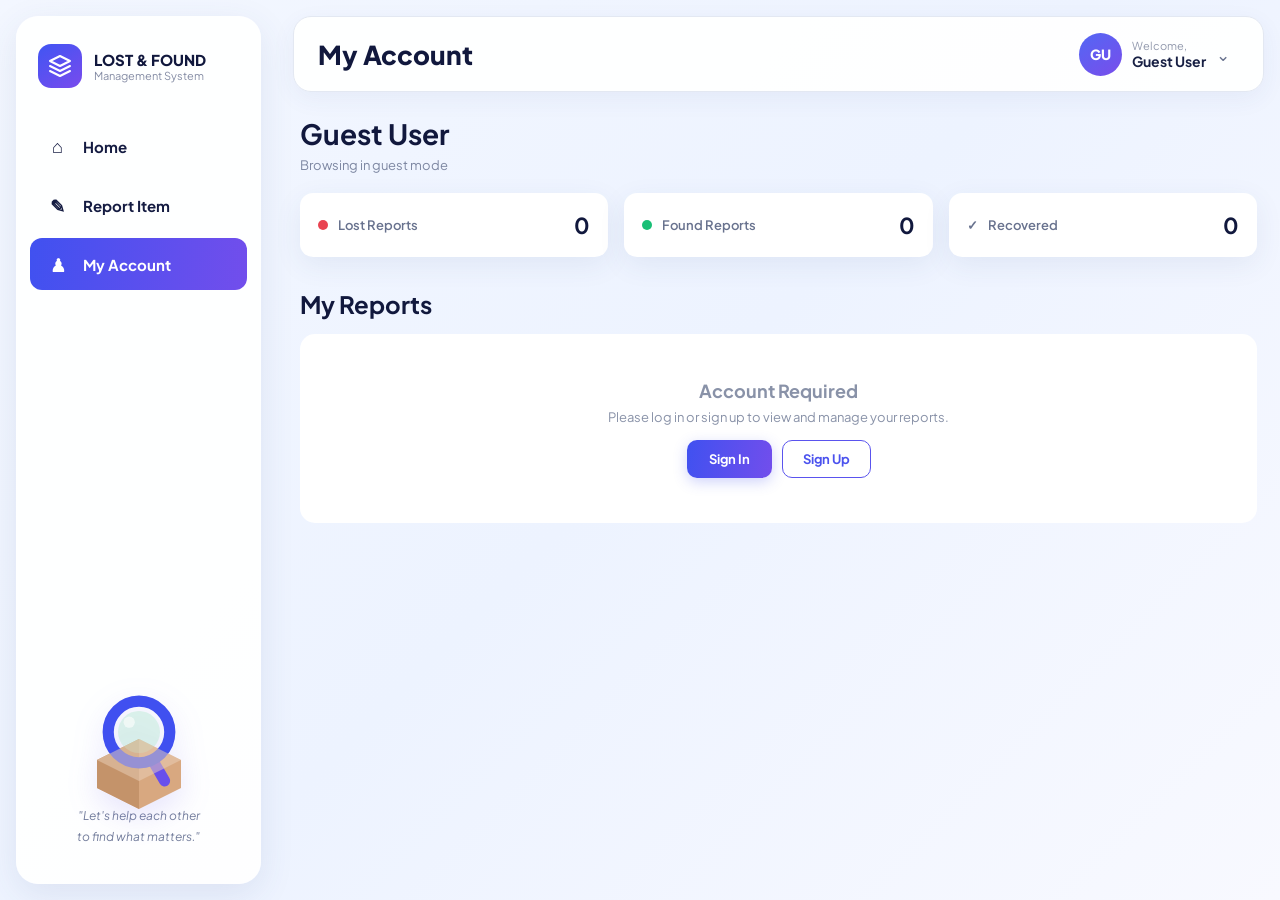
==== commit 3c97e59a: "Update account.html" ====
--- a/account.html
+++ b/account.html
@@ -3,7 +3,7 @@
 <head>
     <meta charset="UTF-8">
     <meta name="viewport" content="width=device-width, initial-scale=1.0">
-    <title>FindIt — My Account</title>
+    <title>Lost & Found Management System — My Account</title>
     <link href="https://fonts.googleapis.com/css2?family=Plus+Jakarta+Sans:wght@400;500;600;700;800&display=swap" rel="stylesheet">
     <link rel="stylesheet" href="style.css">
 </head>
@@ -22,8 +22,8 @@
                 </svg>
             </div>
             <div>
-                <div class="brand-name">Find<span>It</span></div>
-                <div class="brand-sub">Lost &amp; Found System</div>
+                <div class="brand-name" style="font-size: 15px; line-height: 1.2;">LOST &amp; FOUND</div>
+                <div class="brand-sub">Management System</div>
             </div>
         </div>
 
--- a/style.css
+++ b/style.css
@@ -154,7 +154,7 @@
 }
 
 /* =========================================
-   MAIN
+   MAIN & TOP BAR
 ========================================= */
 
 .main {
@@ -162,10 +162,6 @@
     margin-left: 277px;
     padding: 16px;
 }
-
-/* =========================================
-   TOP BAR
-========================================= */
 
 .topbar {
     height: 76px;
@@ -188,7 +184,7 @@
 }
 
 /* =========================================
-   PROFILE
+   PROFILE MENU
 ========================================= */
 
 .profile-wrap {
@@ -345,7 +341,7 @@
 }
 
 /* =========================================
-   STATS (DASHBOARD - DESKTOP)
+   STATS (DASHBOARD)
 ========================================= */
 
 .stats {
@@ -437,7 +433,7 @@
 }
 
 /* =========================================
-   SECTION HEAD & FILTERS
+   FILTERS & REPORT GRID
 ========================================= */
 
 .section-head {
@@ -490,10 +486,6 @@
     font-size: 13px;
 }
 
-/* =========================================
-   REPORT GRID & CARDS
-========================================= */
-
 .report-grid {
     display: grid;
     grid-template-columns: repeat(3, 1fr);
@@ -520,7 +512,6 @@
 .report-card-media {
     position: relative;
     width: 100%;
-    height: auto;
     min-height: 180px;
     background: #eef2fb;
     overflow: hidden;
@@ -618,20 +609,6 @@
     border-top: 1px dashed #e3e7f0;
 }
 
-.report-card-meta span,
-.report-card-footer span {
-    display: flex;
-    align-items: center;
-    gap: 5px;
-    white-space: nowrap;
-    overflow: hidden;
-    text-overflow: ellipsis;
-}
-
-/* =========================================
-   EMPTY STATE
-========================================= */
-
 .empty {
     grid-column: 1 / -1;
     padding: 45px 20px;
@@ -652,25 +629,90 @@
 }
 
 /* =========================================
-   REPORT FORM PAGE
+   GUEST WARNING BANNER & BUTTONS
+   (SIDEBAR ACTIVE COLOR MATCHED)
 ========================================= */
 
-.warning {
-    margin-bottom: 16px;
-    padding: 13px 20px;
-    display: flex;
-    align-items: center;
-    gap: 13px;
-    border: 1px solid #f0dca9;
-    border-radius: 13px;
-    background: #fff8e8;
-    color: #73521e;
-    font-size: 14px;
-}
-
-.warning p {
-    margin: 3px 0 0;
-    font-size: 12px;
+.warning-banner {
+    display: flex;
+    align-items: center;
+    gap: 16px;
+    padding: 16px 20px;
+    margin-bottom: 20px;
+    background: #fff8eb;
+    border: 1.5px solid #fed7aa;
+    border-radius: 14px;
+    box-shadow: 0 4px 15px rgba(234, 138, 28, 0.08);
+}
+
+.warning-icon {
+    font-size: 28px;
+    line-height: 1;
+}
+
+.warning-text {
+    flex: 1;
+}
+
+.warning-text strong {
+    display: block;
+    color: #9a3412;
+    font-size: 15px;
+    margin-bottom: 4px;
+}
+
+.warning-text p {
+    margin: 0;
+    color: #c2410c;
+    font-size: 13px;
+}
+
+.warning-actions {
+    display: flex;
+    gap: 10px;
+}
+
+/* Sidebar Active Color (Gradient) အတိုင်း သတ်မှတ်ထားသော ခလုတ်များ */
+.btn-warn-primary {
+    padding: 10px 22px;
+    border: none;
+    border-radius: 10px;
+    background: linear-gradient(100deg, #4051f0, #724eec);
+    color: #fff;
+    font-weight: 700;
+    font-size: 13px;
+    cursor: pointer;
+    box-shadow: 0 4px 14px rgba(64, 81, 240, 0.25);
+    transition: transform 0.15s ease, box-shadow 0.15s ease;
+}
+
+.btn-warn-primary:hover {
+    transform: translateY(-2px);
+    box-shadow: 0 6px 18px rgba(64, 81, 240, 0.35);
+}
+
+.btn-warn-secondary {
+    padding: 10px 20px;
+    border: 1.5px solid #5a54ee;
+    border-radius: 10px;
+    background: #ffffff;
+    color: #4b52ee;
+    font-weight: 700;
+    font-size: 13px;
+    cursor: pointer;
+    transition: background 0.15s ease, transform 0.15s ease;
+}
+
+.btn-warn-secondary:hover {
+    background: #f0f2ff;
+    transform: translateY(-2px);
+}
+
+/* Guest ဖြစ်ပါက Form အား နှိပ်မရအောင် ပိတ်ထားမည့် Style */
+.form-card.guest-disabled {
+    opacity: 0.55;
+    pointer-events: none;
+    user-select: none;
 }
 
 .form-card {
@@ -742,7 +784,6 @@
     position: relative;
 }
 
-/* ထင်ရှားသော INPUT ICONS */
 .field-icon {
     position: absolute;
     left: 14px;
@@ -905,9 +946,9 @@
     font-weight: 800;
 }
 
-/* =======================================================
+/* =========================================
    DETAIL MODAL & ACTION BUTTONS
-======================================================= */
+========================================= */
 
 .modal {
     position: fixed;
@@ -1179,31 +1220,6 @@
     font-size: 13px;
 }
 
-.account-actions {
-    display: flex;
-    gap: 8px;
-}
-
-.small-primary,
-.small-danger {
-    padding: 10px 15px;
-    border: 0;
-    border-radius: 9px;
-    text-decoration: none;
-    font-size: 12px;
-    font-weight: 800;
-}
-
-.small-primary {
-    color: #fff;
-    background: var(--blue);
-}
-
-.small-danger {
-    color: #e54855;
-    background: #fff0f2;
-}
-
 .account-stats {
     margin-bottom: 24px;
     display: grid;
@@ -1294,23 +1310,8 @@
     border-bottom: 2px solid var(--blue);
 }
 
-.auth-input {
-    width: 100%;
-    height: 48px;
-    padding: 0 12px;
-    border: 1px solid var(--border);
-    border-radius: 9px;
-    outline: none;
-    font-size: 13px;
-    color: var(--text);
-}
-
 .password-wrap {
     position: relative;
-}
-
-.password-wrap .auth-input {
-    padding-right: 48px;
 }
 
 .password-wrap button {
@@ -1401,7 +1402,7 @@
 }
 
 /* =========================================
-   RESPONSIVE (TABLET: max-width 850px)
+   RESPONSIVE DESIGN
 ========================================= */
 
 @media(max-width: 900px) {
@@ -1475,11 +1476,21 @@
     }
 }
 
-/* =========================================
-   RESPONSIVE (PHONE: max-width 650px)
-========================================= */
-
 @media(max-width: 650px) {
+    .warning-banner {
+        flex-direction: column;
+        align-items: flex-start;
+        gap: 12px;
+    }
+
+    .warning-actions {
+        width: 100%;
+    }
+
+    .btn-warn-primary, .btn-warn-secondary {
+        flex: 1;
+    }
+
     .modal {
         padding: 12px;
     }
@@ -1521,14 +1532,11 @@
         font-size: 50px;
     }
 
-    /* 1 ROW, 4 COLUMNS: MOBILE STATS GRID */
     .stats {
         display: grid;
         grid-template-columns: repeat(4, 1fr);
         gap: 6px;
         margin: 18px 0;
-        padding: 0;
-        overflow: visible;
     }
 
     .stat-card {
@@ -1540,22 +1548,11 @@
         text-align: center;
         gap: 4px;
         border-radius: 10px;
-        transform: none !important;
-    }
-
-    .stat-card:hover {
-        transform: none !important;
-    }
-
-    .stat-card.active-filter {
-        transform: none !important;
-        border-width: 1.5px;
     }
 
     .stat-icon {
         width: 30px;
         height: 30px;
-        margin: 0;
     }
 
     .stat-icon svg {
@@ -1567,35 +1564,20 @@
         display: none;
     }
 
-    .stat-card div:nth-child(2) {
-        display: flex;
-        flex-direction: column;
-        align-items: center;
-    }
-
     .stat-card span {
         font-size: 9px;
-        line-height: 1.1;
-        white-space: nowrap;
-        color: var(--muted);
-        font-weight: 700;
-        margin-top: 2px;
     }
 
     .stat-card strong {
         font-size: 16px;
-        margin-top: 2px;
-        line-height: 1;
     }
 
     .section-head {
         flex-direction: column;
         align-items: stretch;
         gap: 10px;
-        margin-top: 20px;
-    }
-
-    /* Search Bar & Categories on ONE ROW */
+    }
+
     .filters {
         flex-direction: row;
         gap: 8px;
@@ -1610,14 +1592,11 @@
 
     .filters select {
         width: 125px;
-        min-width: 0;
-        flex-shrink: 0;
         height: 42px;
         padding: 0 8px;
         font-size: 11px;
     }
 
-    /* Single column cards on phone */
     .report-grid {
         grid-template-columns: 1fr;
     }
@@ -1645,34 +1624,19 @@
         height: 48px;
     }
 
-    .account-head {
-        align-items: flex-start;
-        flex-direction: column;
-        gap: 8px;
-    }
-
-    /* My Account Stats 3-in-a-row on Phone */
     .account-stats {
         grid-template-columns: repeat(3, 1fr);
         gap: 8px;
-        margin-bottom: 20px;
     }
 
     .account-stats > div {
         padding: 10px 5px;
         flex-direction: column;
-        justify-content: center;
         text-align: center;
-        gap: 5px;
         font-size: 9px;
     }
 
-    .account-stats > div span {
-        margin: 0;
-    }
-
     .account-stats strong {
-        margin-left: 0;
         font-size: 18px;
     }
 
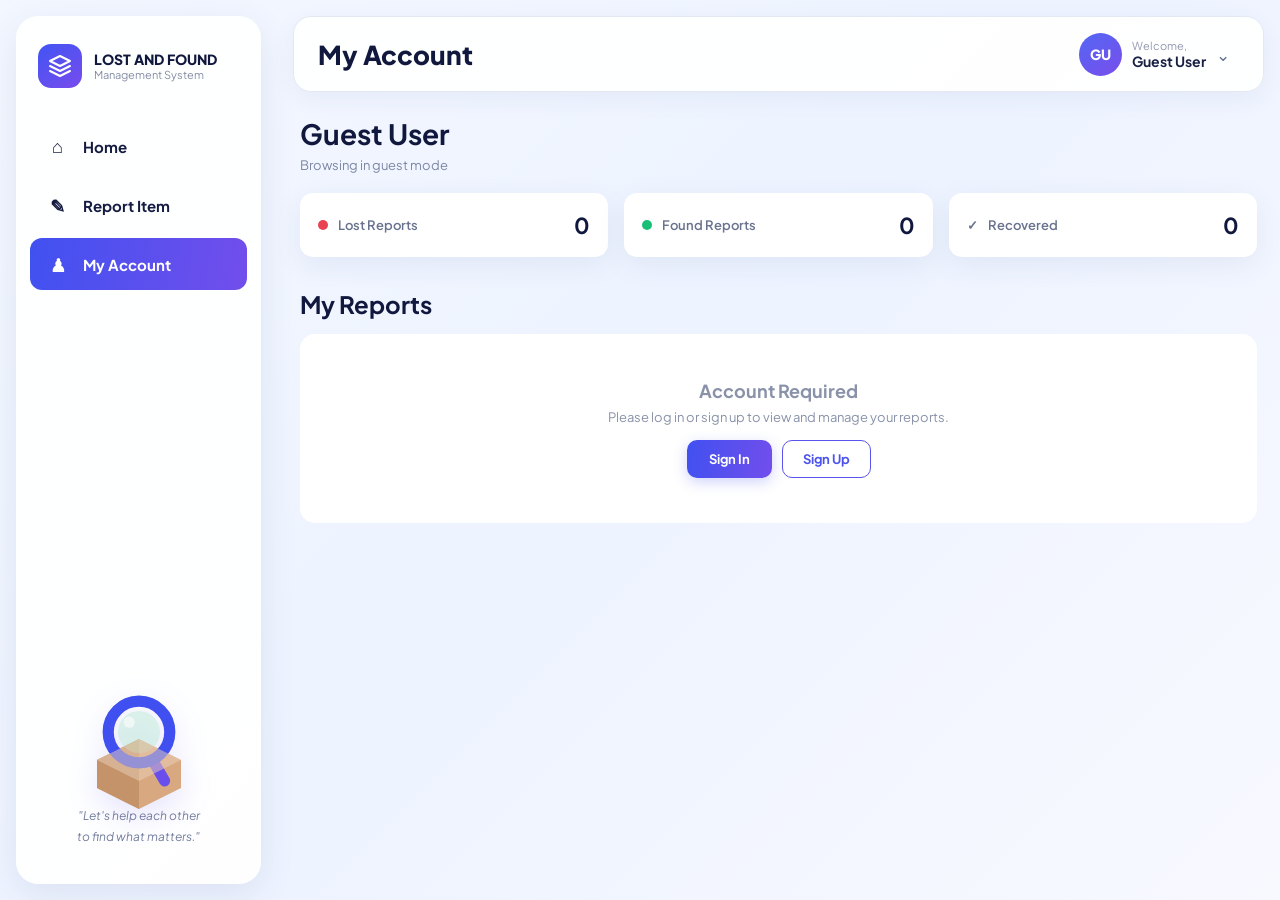
==== commit ea0e7dc1: "Update account.html" ====
--- a/account.html
+++ b/account.html
@@ -3,7 +3,7 @@
 <head>
     <meta charset="UTF-8">
     <meta name="viewport" content="width=device-width, initial-scale=1.0">
-    <title>Lost & Found Management System — My Account</title>
+    <title>Lost and Found Management System — My Account</title>
     <link href="https://fonts.googleapis.com/css2?family=Plus+Jakarta+Sans:wght@400;500;600;700;800&display=swap" rel="stylesheet">
     <link rel="stylesheet" href="style.css">
 </head>
@@ -22,7 +22,7 @@
                 </svg>
             </div>
             <div>
-                <div class="brand-name" style="font-size: 15px; line-height: 1.2;">LOST &amp; FOUND</div>
+                <div class="brand-name" style="font-size: 14px; line-height: 1.2;">LOST AND FOUND</div>
                 <div class="brand-sub">Management System</div>
             </div>
         </div>
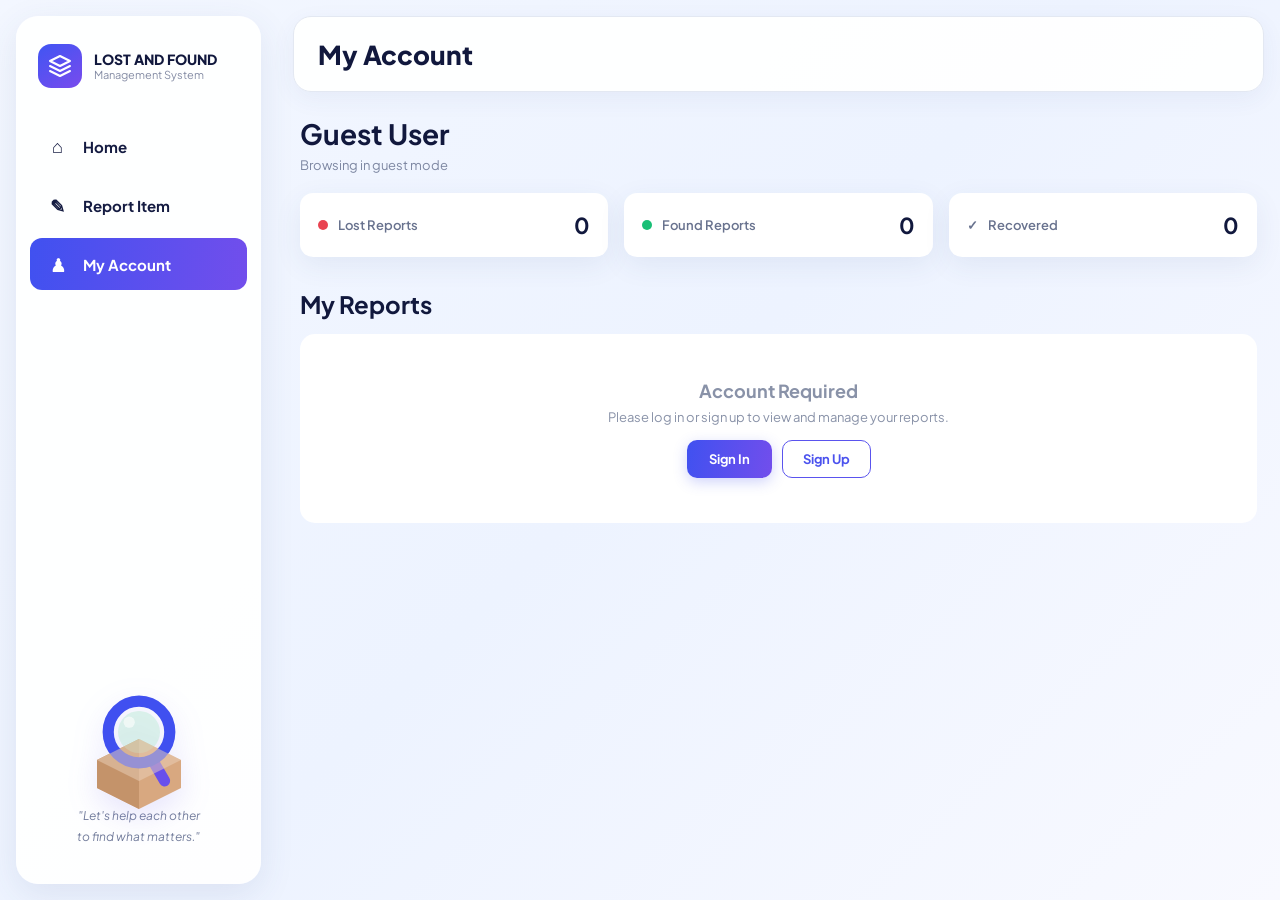
==== commit 9f8c5c10: "Update account.html" ====
--- a/account.html
+++ b/account.html
@@ -62,17 +62,8 @@
     <main class="main">
         <header class="topbar">
             <h1 class="topbar-title">My Account</h1>
-            <div class="profile-wrap">
-                <button type="button" class="profile-btn" onclick="toggleProfileMenu()">
-                    <div class="avatar" id="top-avatar">GU</div>
-                    <div class="user-info">
-                        <small>Welcome,</small>
-                        <strong id="top-name">Guest User</strong>
-                    </div>
-                    <span class="user-arrow">⌄</span>
-                </button>
-                <div class="profile-menu" id="profile-menu"></div>
-            </div>
+            <!-- Profile / Login Dynamic Container -->
+            <div class="profile-wrap" id="profile-wrap-container"></div>
         </header>
 
         <section class="page">
